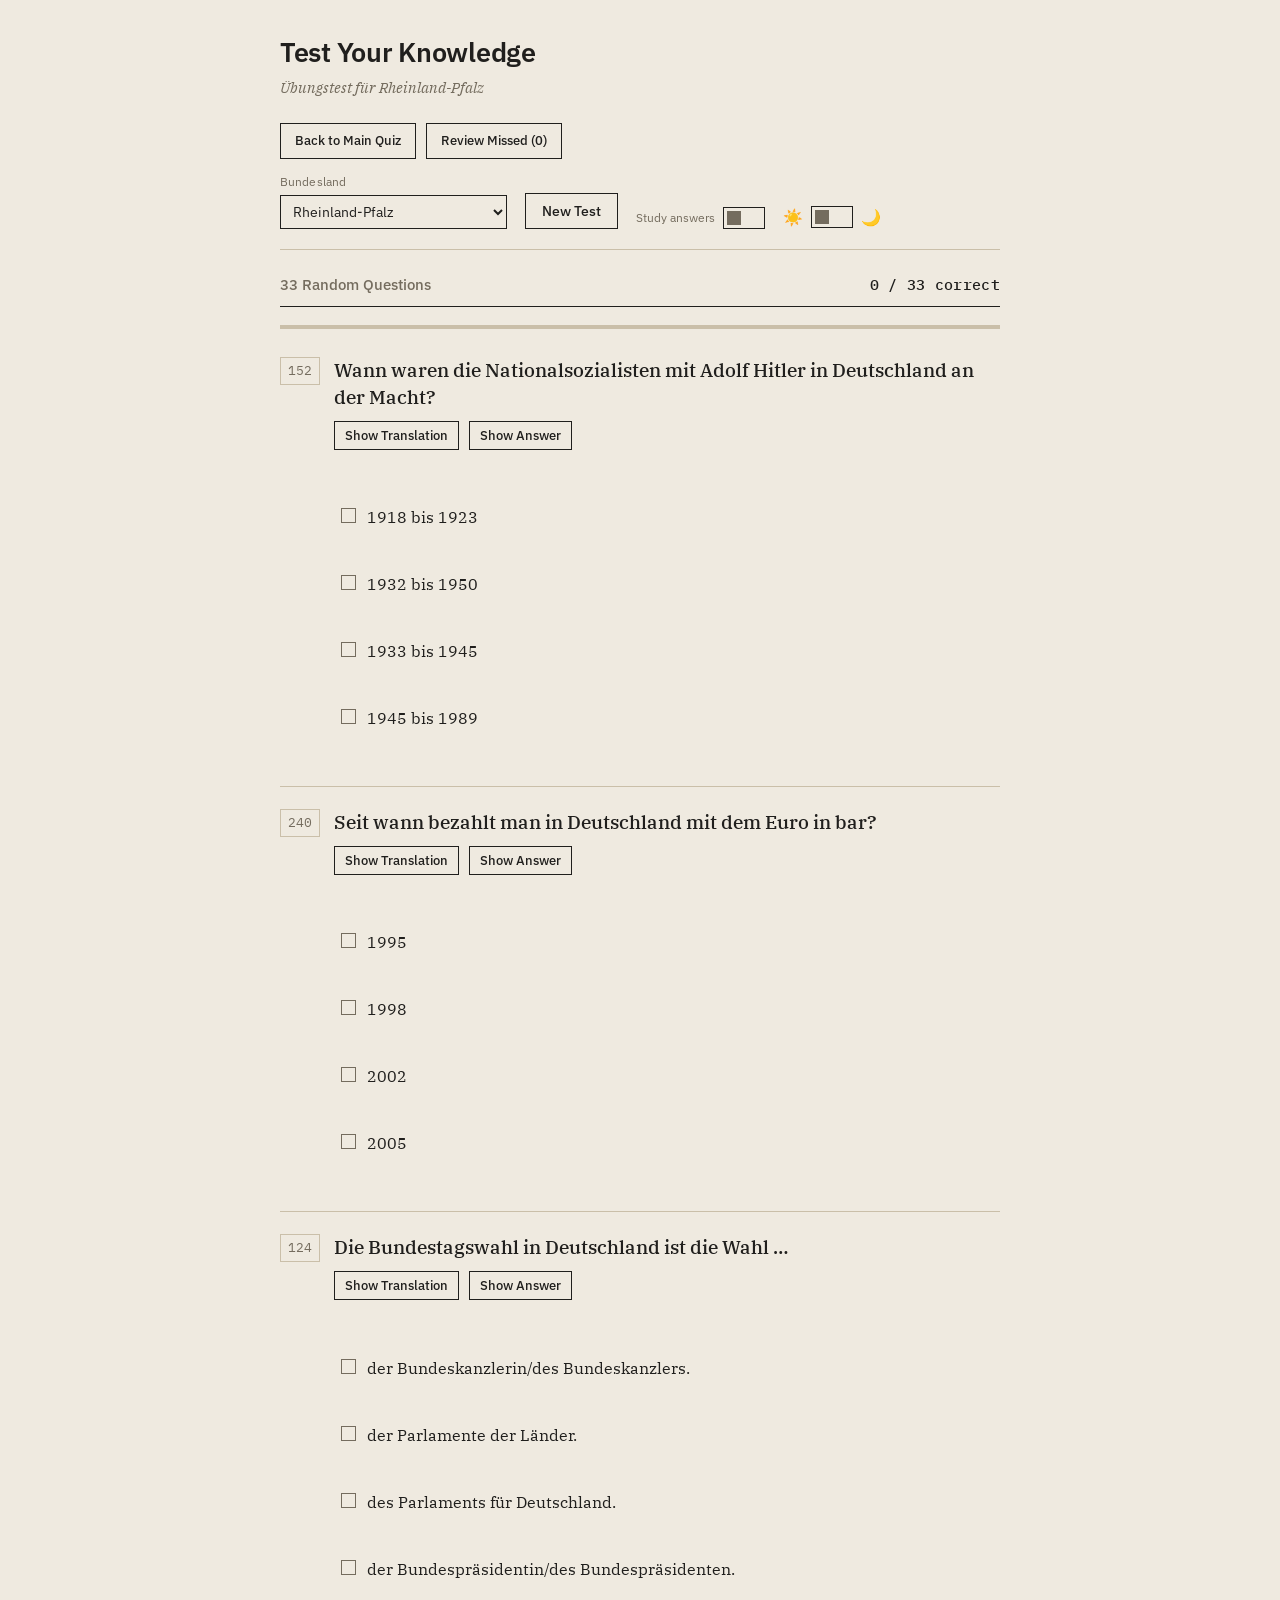
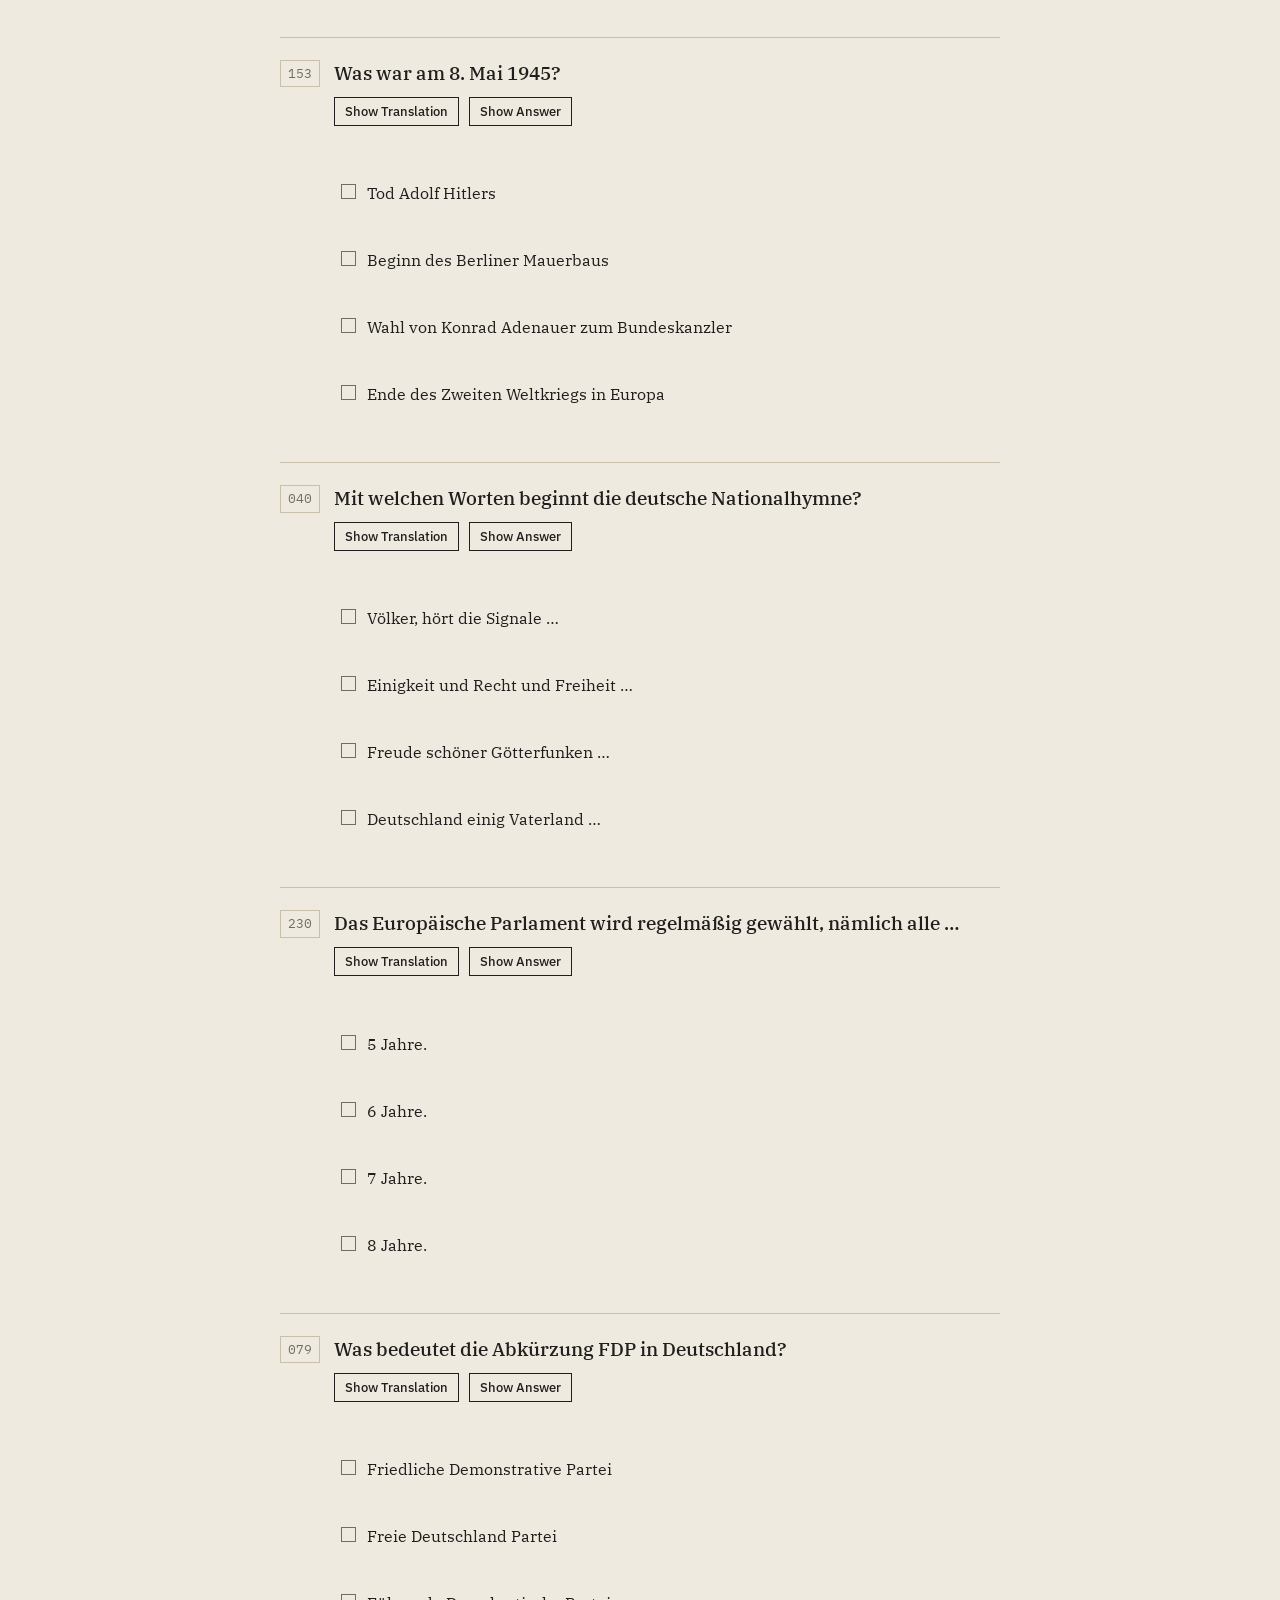
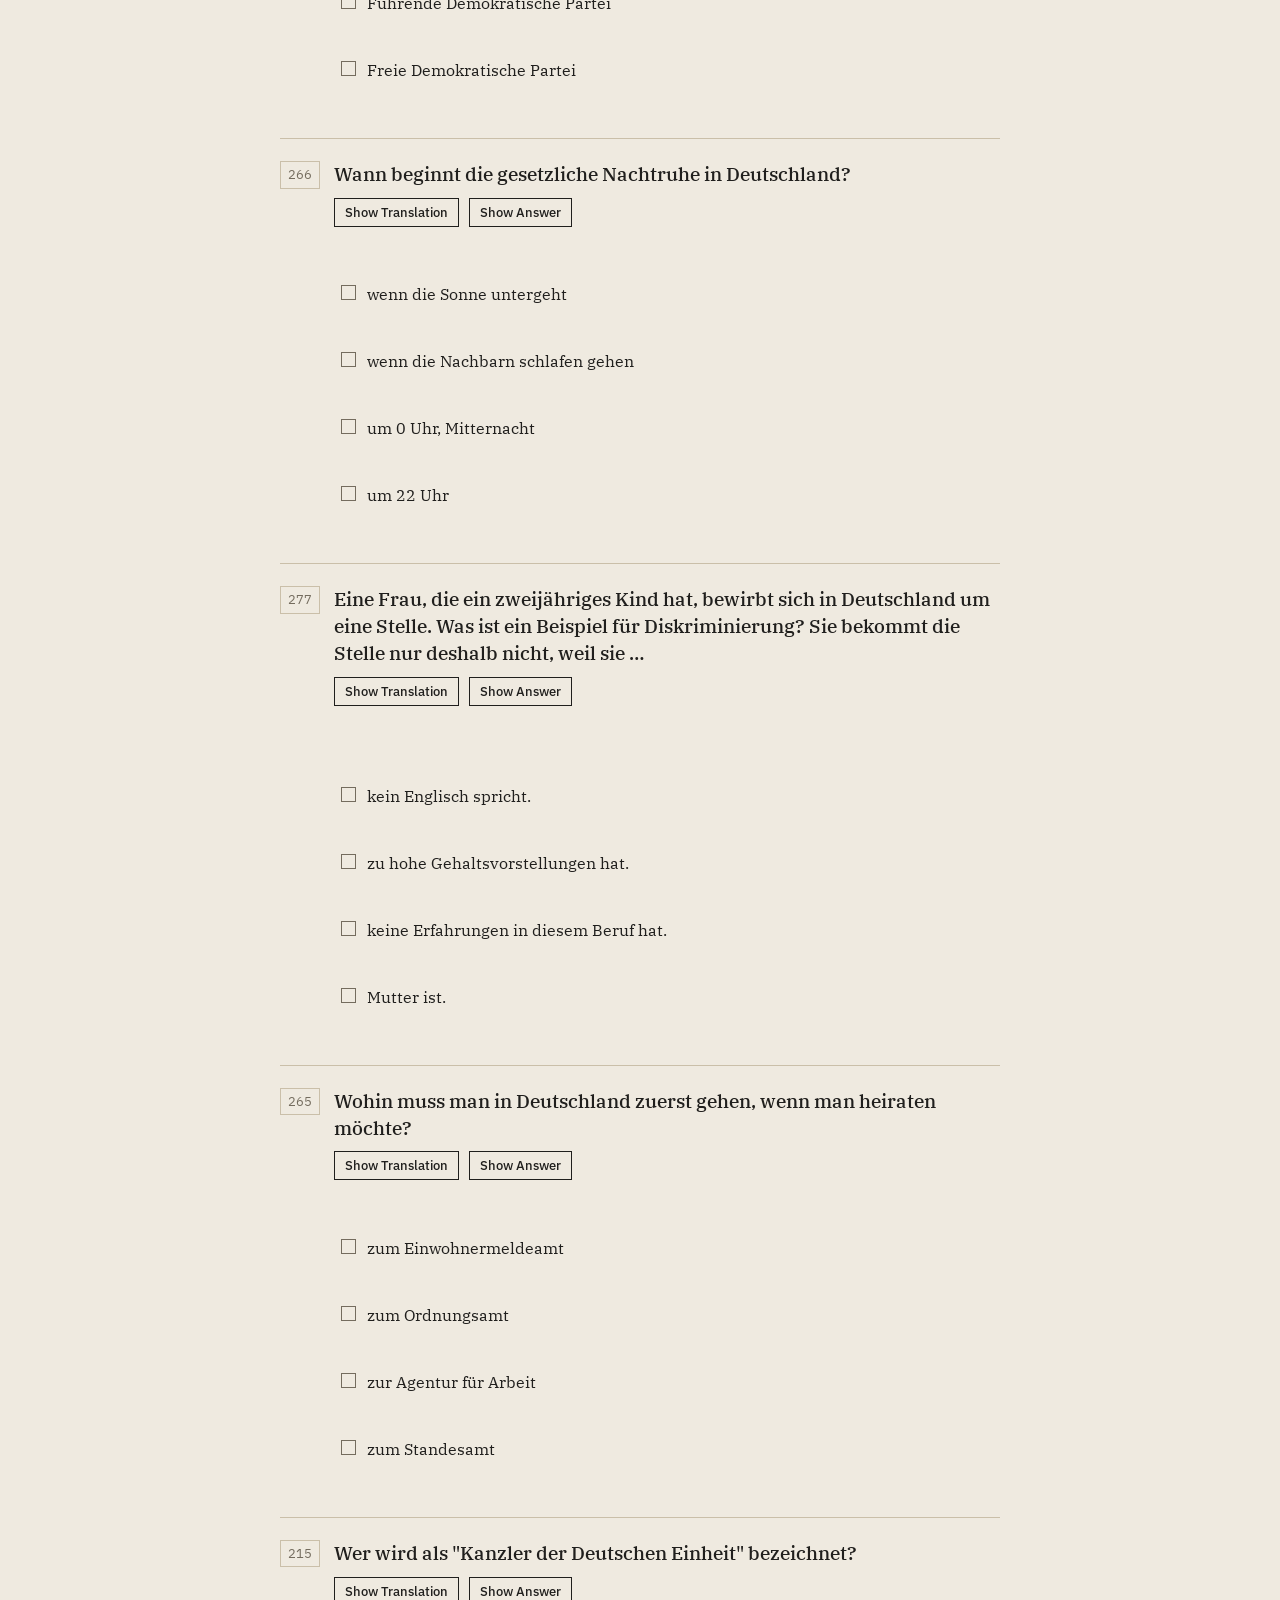
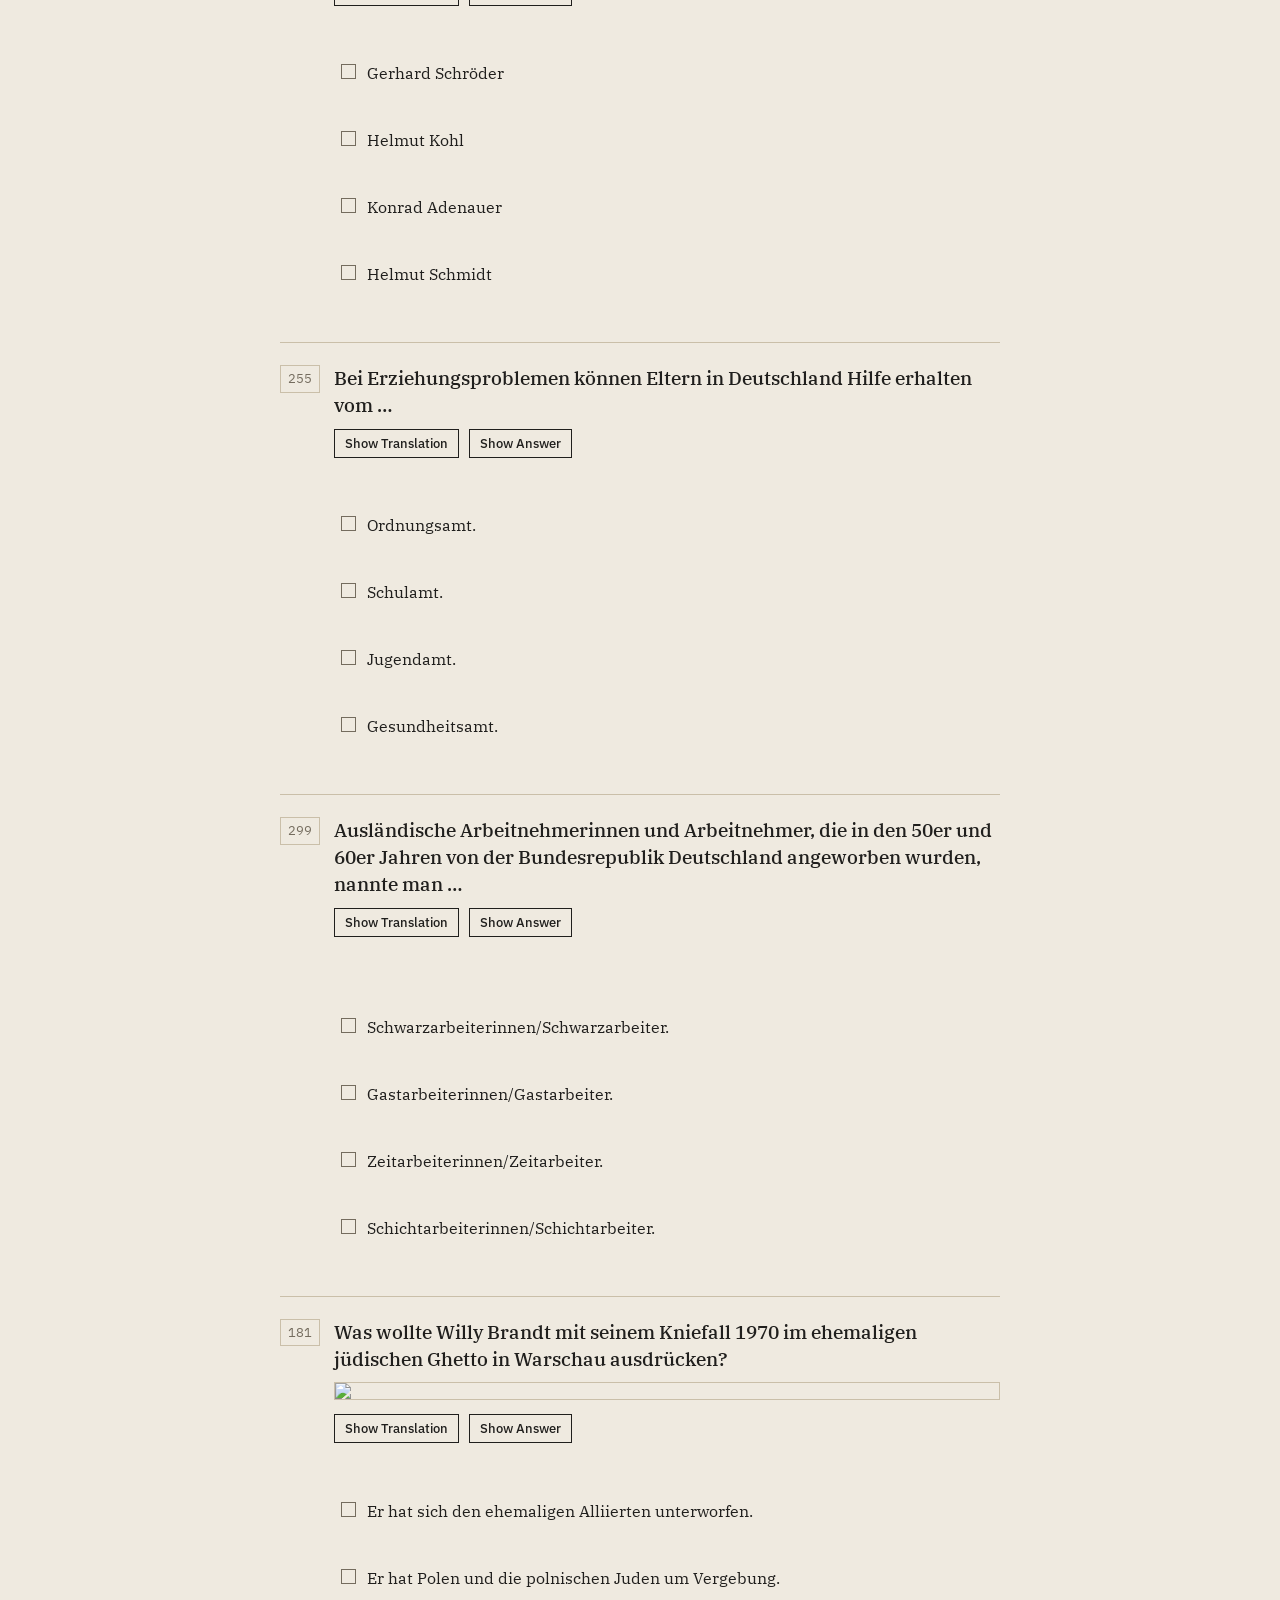
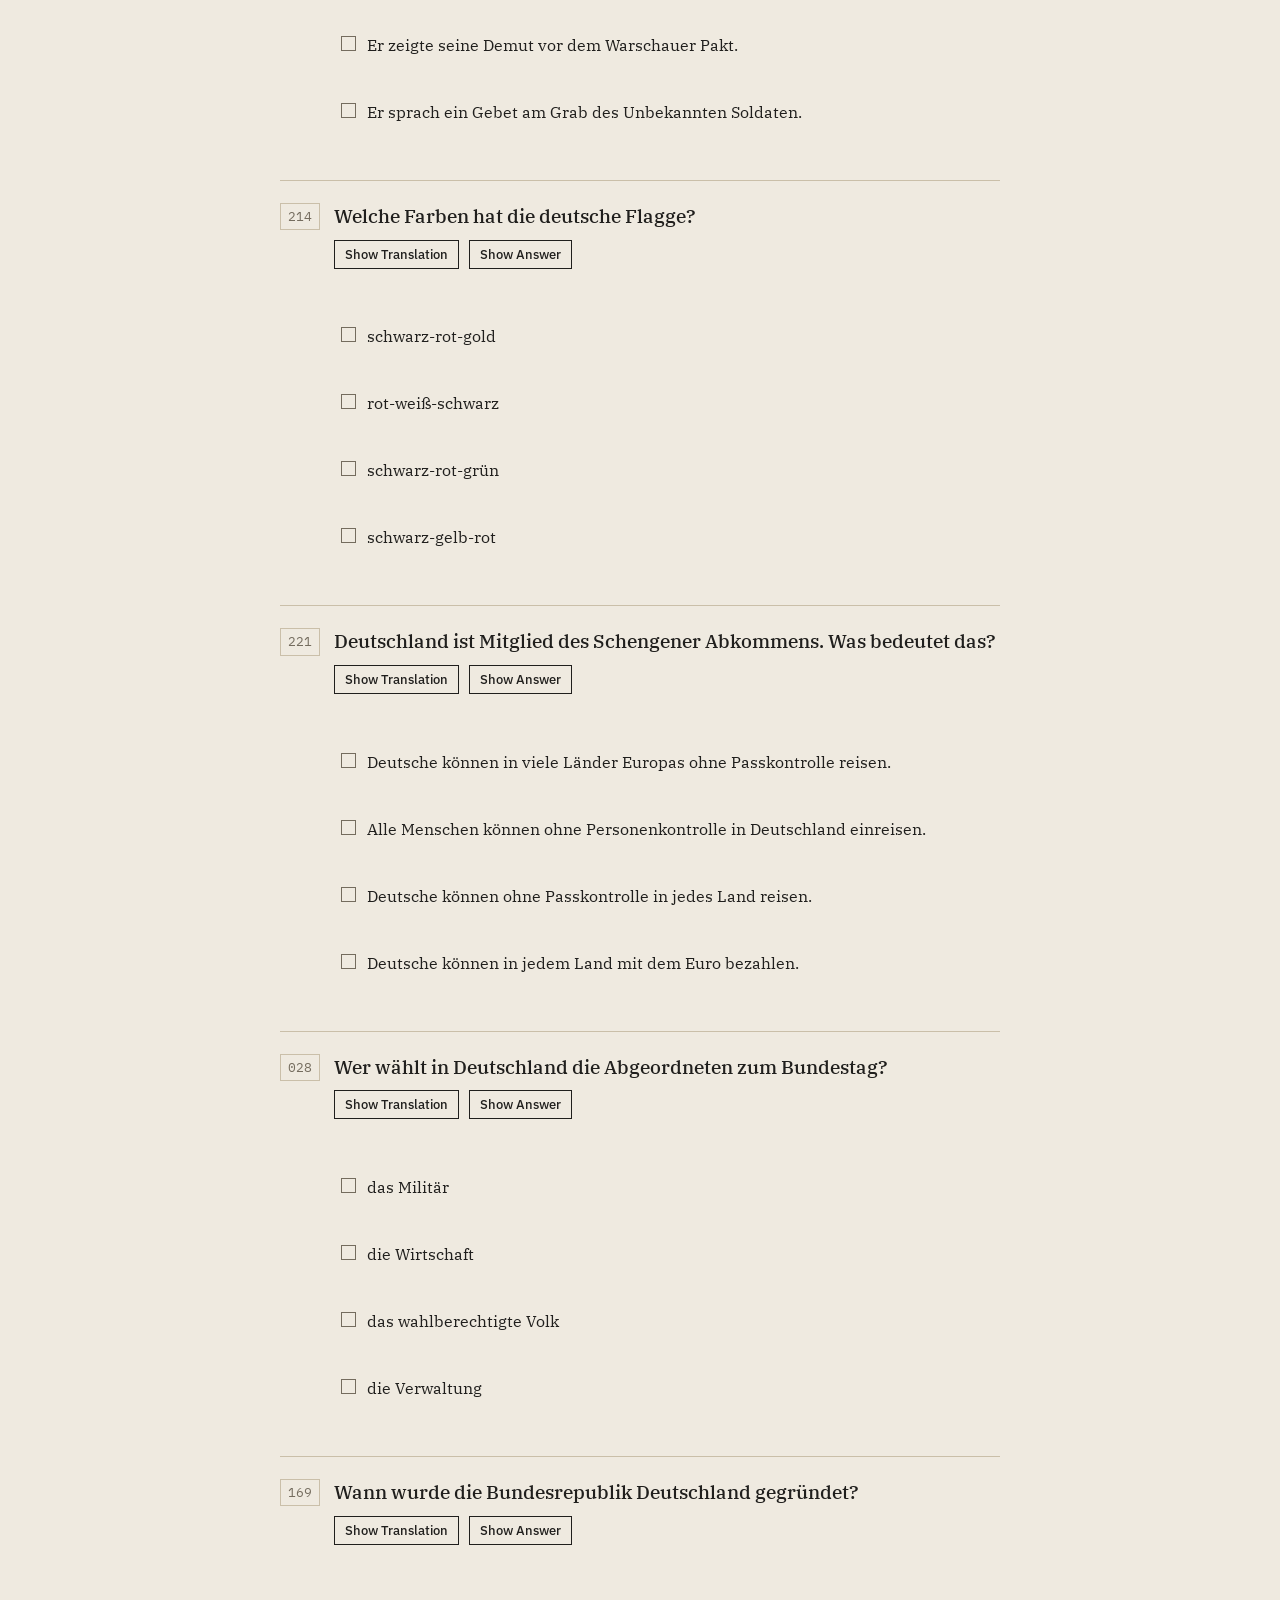
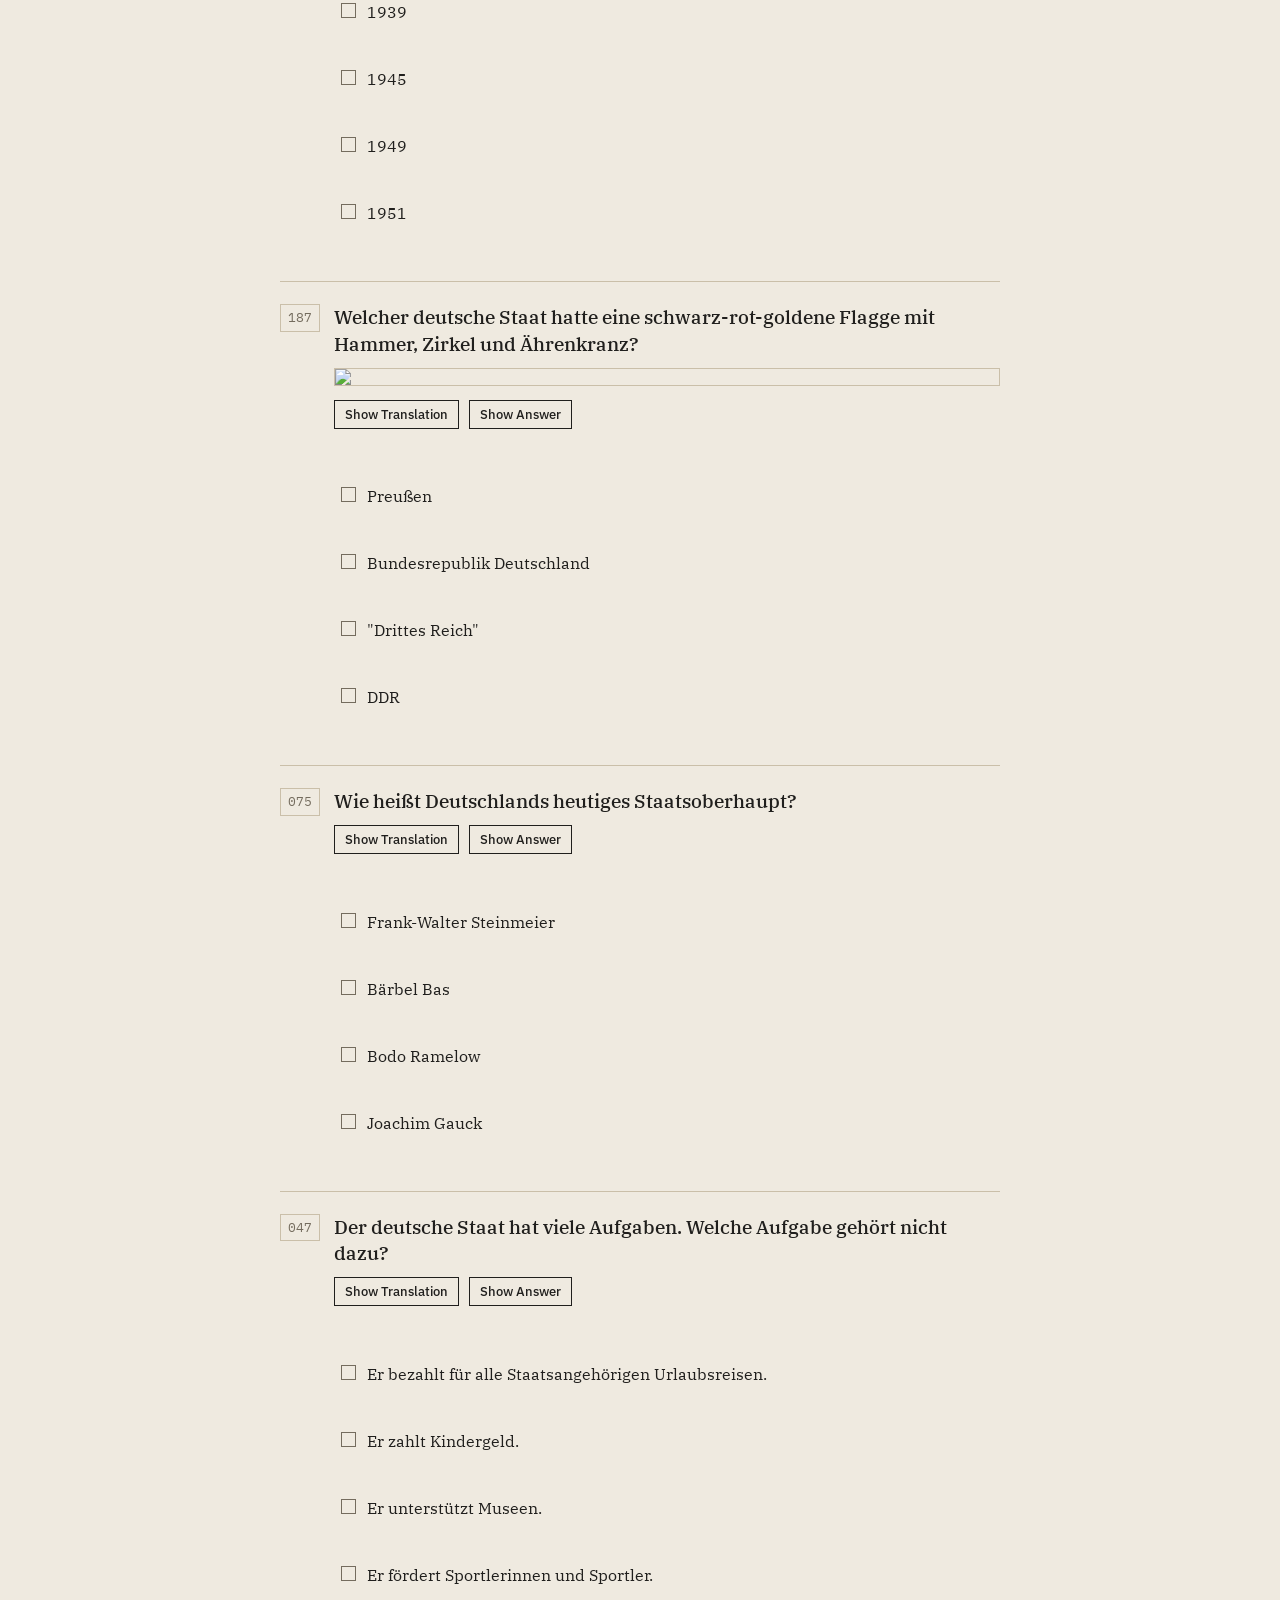
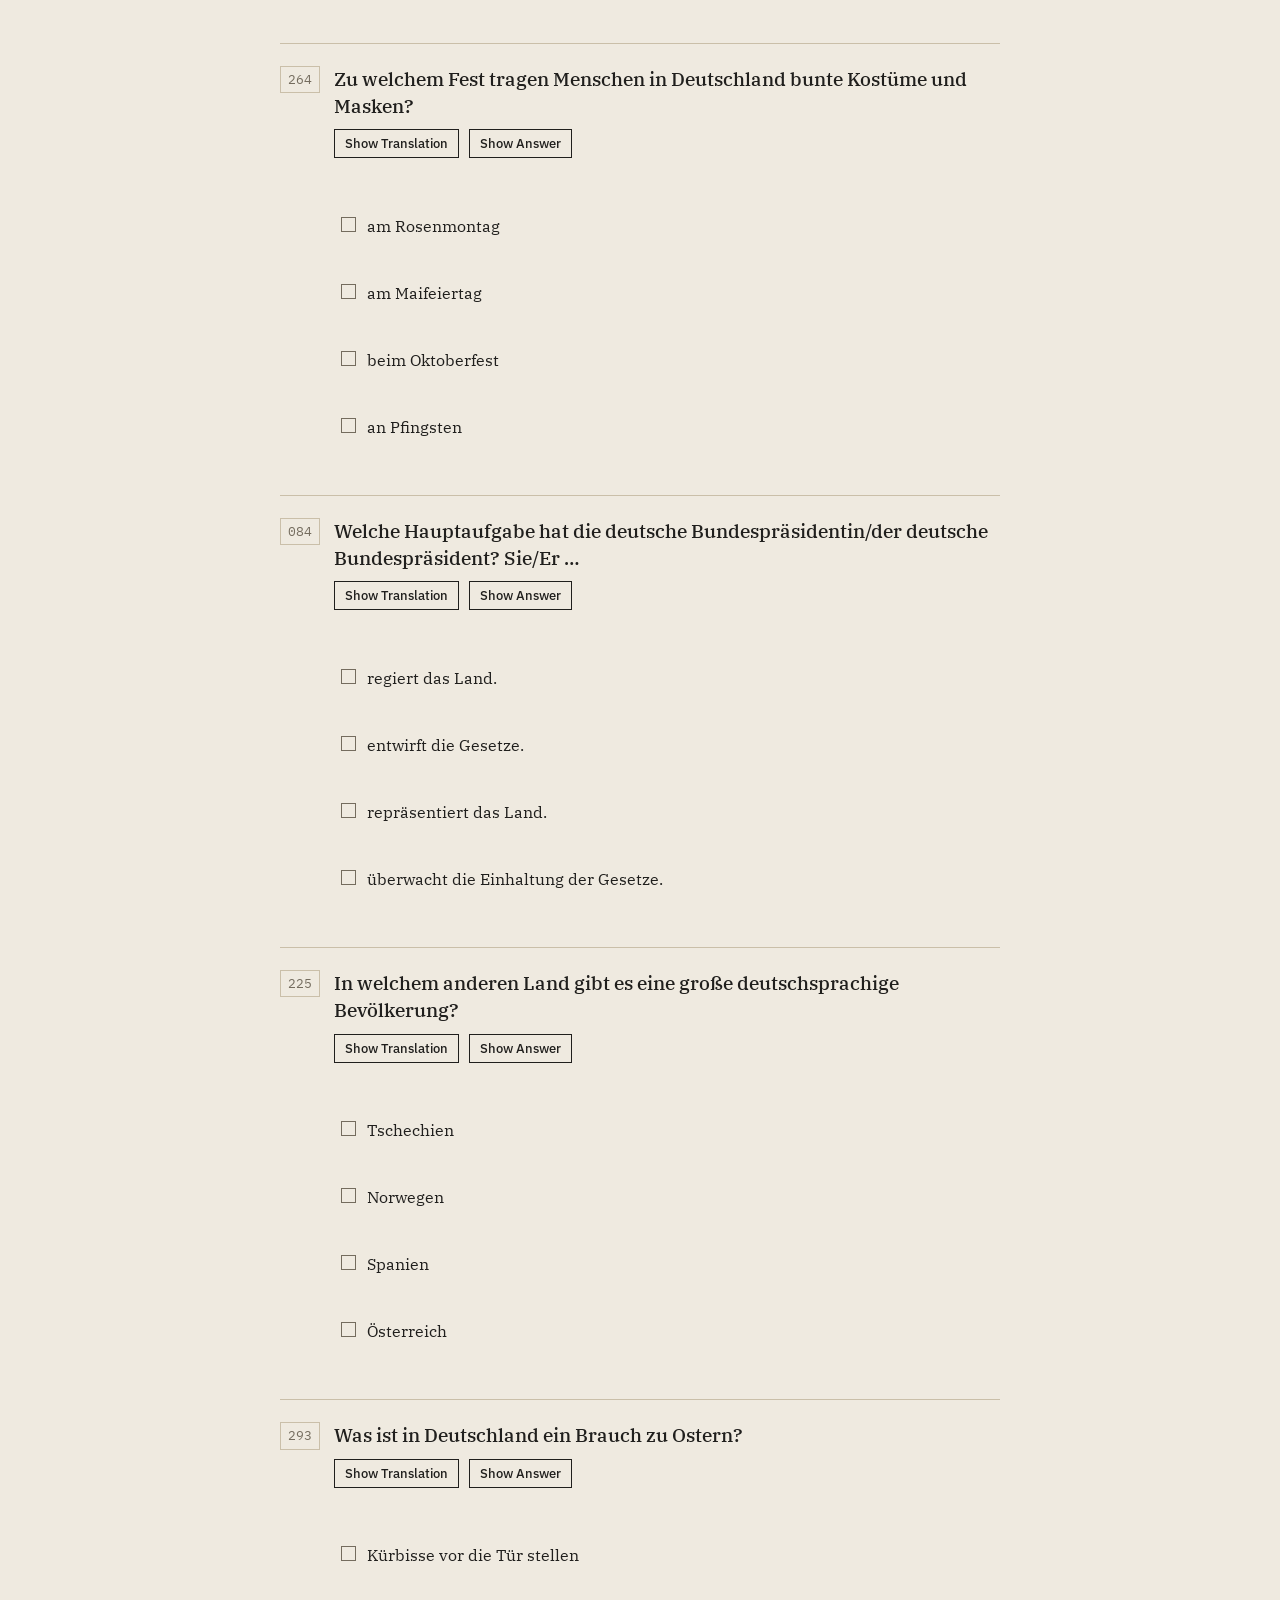
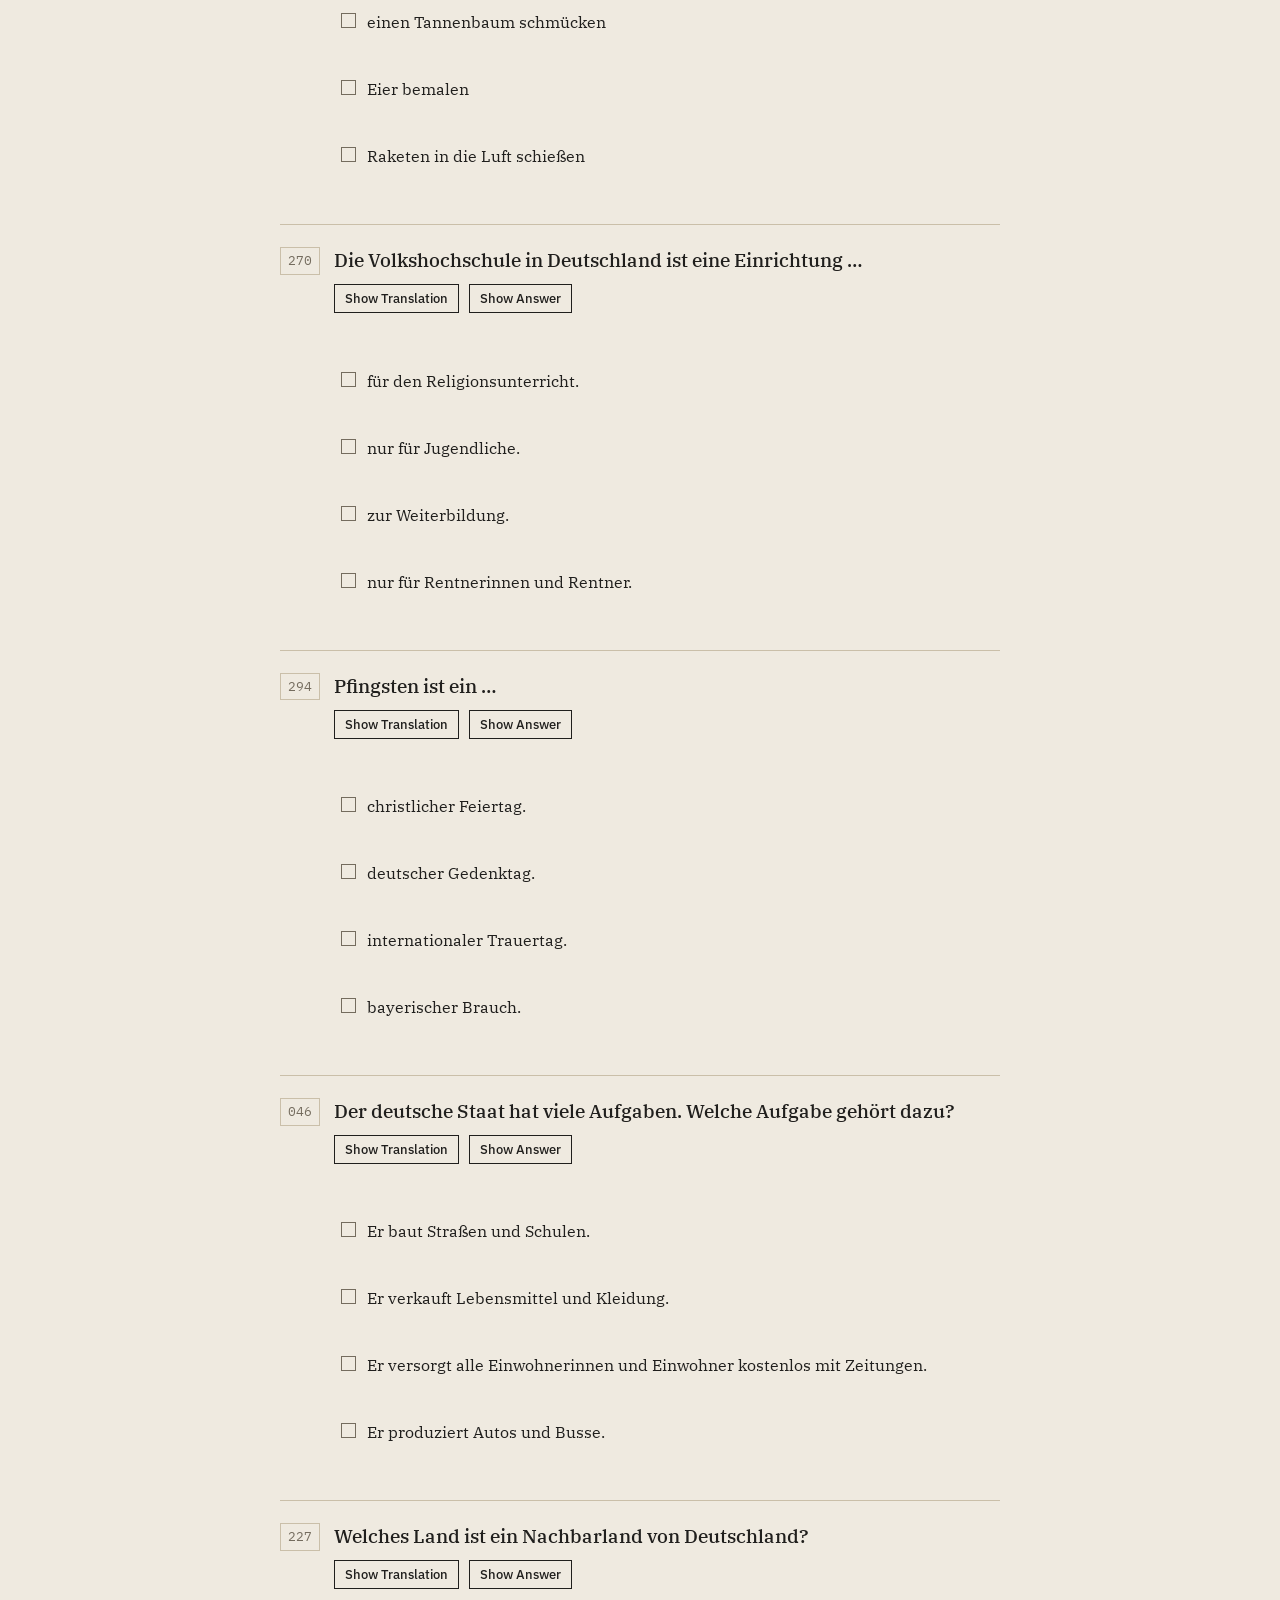
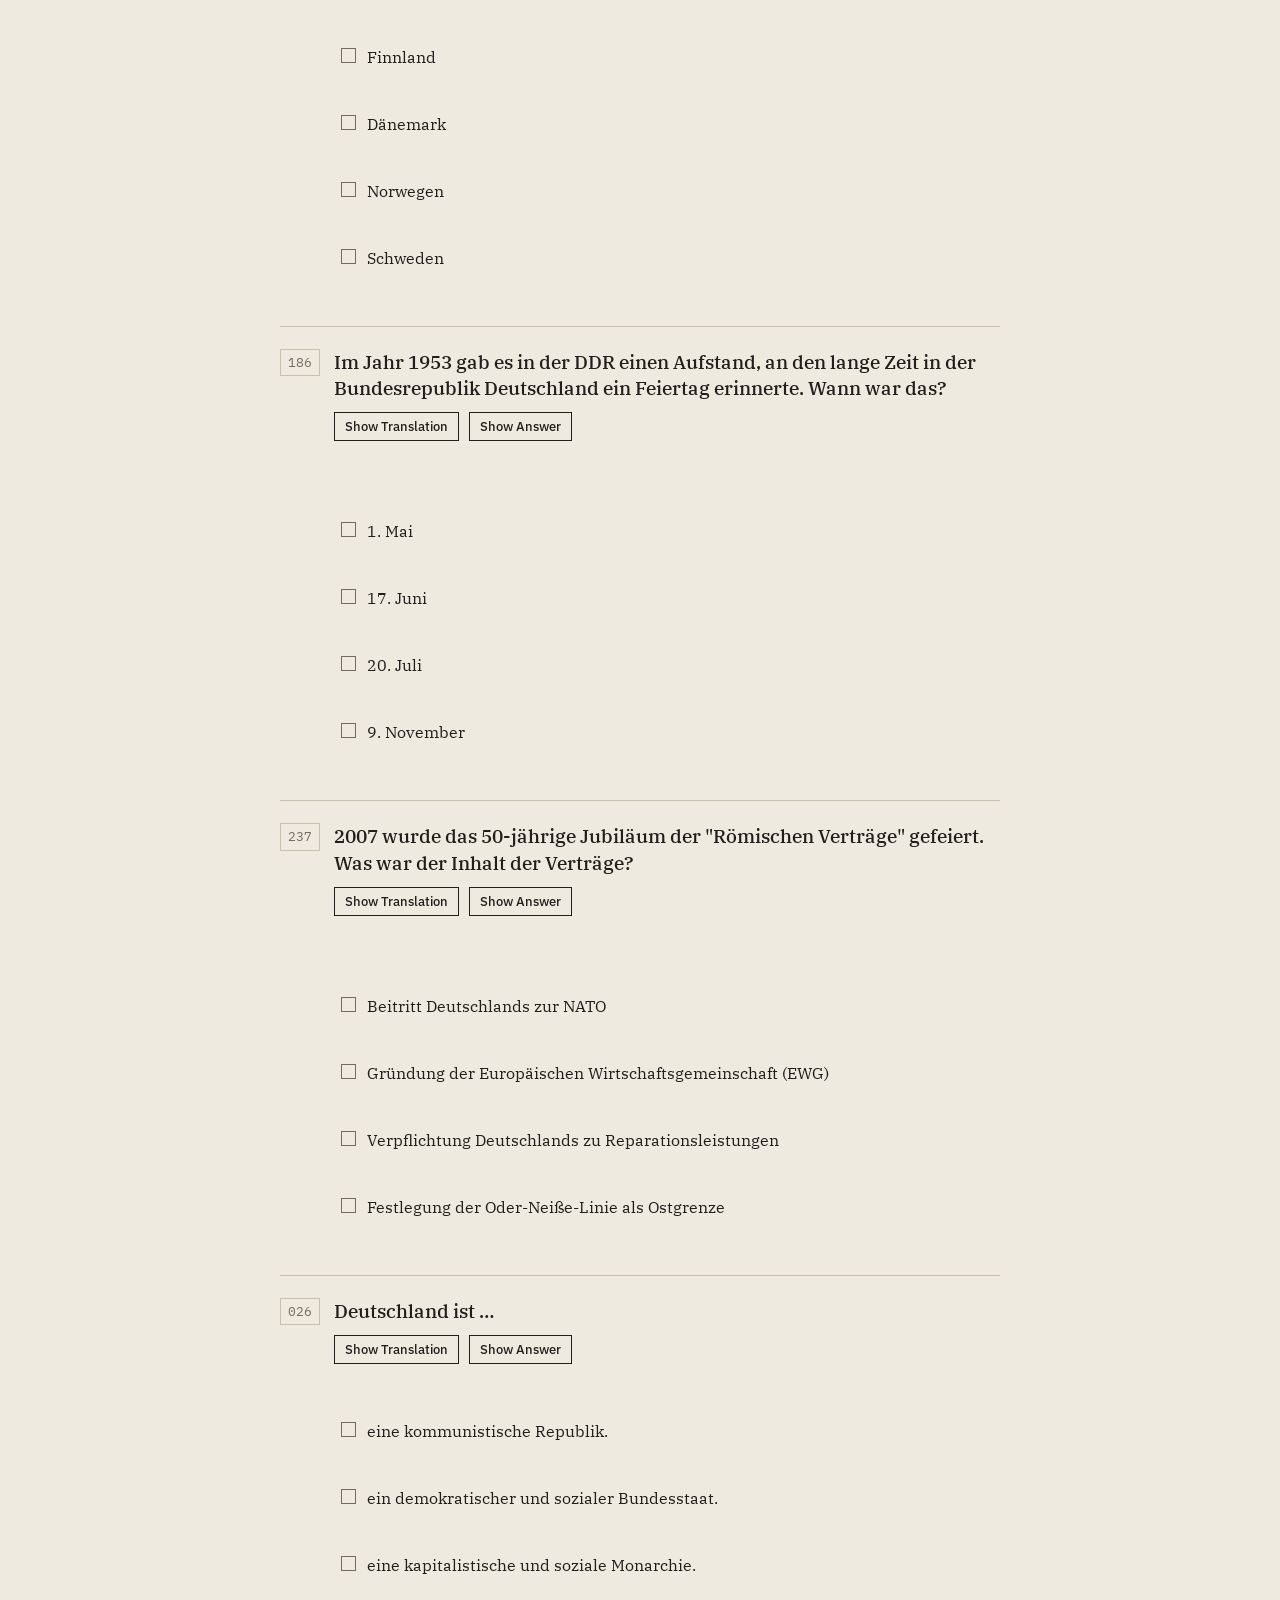
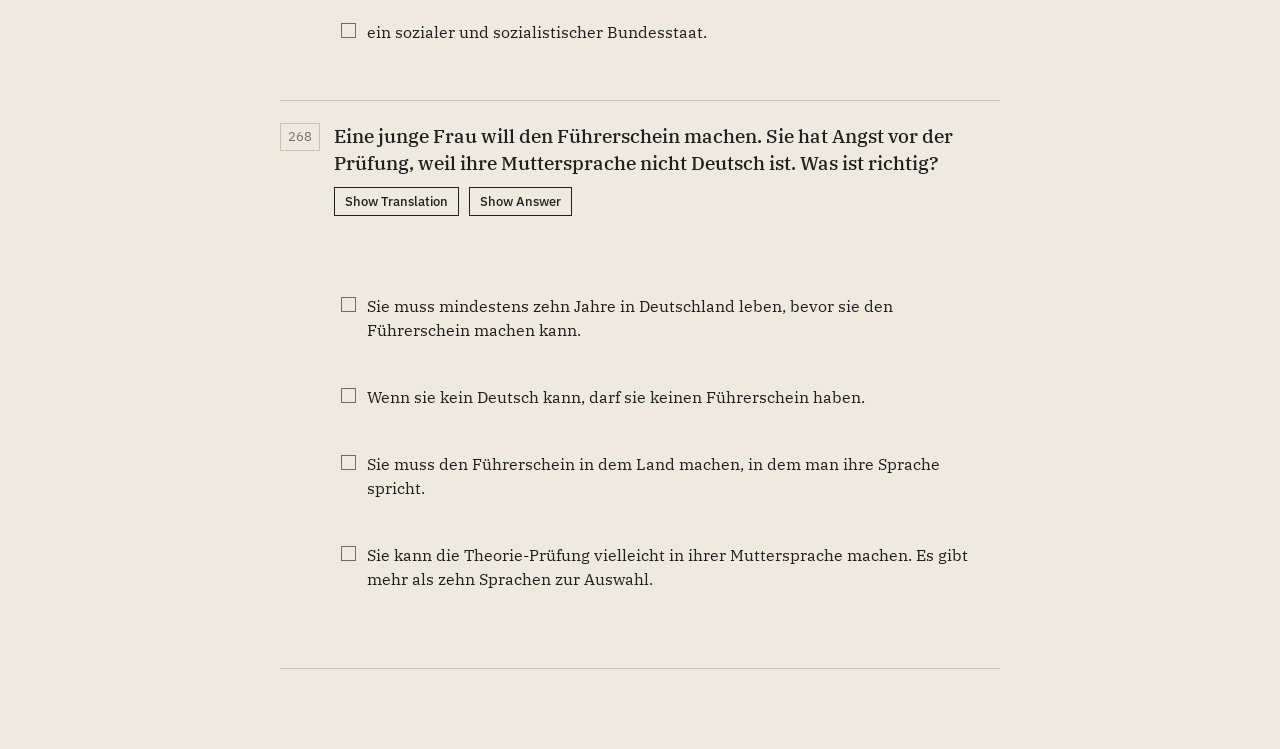
==== test-your-knowledge.html @ a88baaf0 "Add Rheinland-Pfalz state questions, redesign quiz UI, add layout controls - Tag existing Berlin sta" ====
<!DOCTYPE html>
<html lang="en" data-theme="light">
<head>
    <meta charset="UTF-8">
    <meta name="viewport" content="width=device-width, initial-scale=1.0">
    <title>Test Your Knowledge</title>
    <link rel="preconnect" href="https://fonts.googleapis.com">
    <link rel="preconnect" href="https://fonts.gstatic.com" crossorigin>
    <link href="https://fonts.googleapis.com/css2?family=IBM+Plex+Mono:wght@400;500&family=IBM+Plex+Sans:wght@400;500;600&family=IBM+Plex+Serif:ital,wght@0,400;0,500;1,400&display=swap" rel="stylesheet">
    <link rel="stylesheet" href="style.css">
</head>
<body>
    <div class="masthead">
        <h1>Test Your Knowledge</h1>
        <p class="subtitle" id="subtitleText">Übungstest für Rheinland-Pfalz</p>
    </div>

    <div class="controls-container">
        <div class="navigation-links">
            <a href="index.html" class="nav-link">Back to Main Quiz</a>
            <a href="test-your-knowledge.html?missed=1" id="reviewMissedLink" class="nav-link">Review Missed (<span id="missedCount">0</span>)</a>
        </div>
        <div class="right-controls">
            <div class="field-group">
                <span class="field-label">Bundesland</span>
                <select id="stateSelect">
                    <option value="">Kein Bundesland (alle Fragen)</option>
                    <option value="Rheinland-Pfalz">Rheinland-Pfalz</option>
                    <option value="Berlin">Berlin</option>
                </select>
            </div>

            <button id="restartBtn">New Test</button>

            <div class="theme-switch-wrapper">
                <span class="control-label">Study answers</span>
                <label class="theme-switch">
                    <input type="checkbox" id="studyModeToggle" aria-label="Show all answers">
                    <span class="slider"></span>
                </label>
            </div>

            <div class="theme-switch-wrapper">
                <span class="theme-icon">☀️</span>
                <label class="theme-switch">
                    <input type="checkbox" id="themeToggle">
                    <span class="slider"></span>
                </label>
                <span class="theme-icon">🌙</span>
            </div>
        </div>
    </div>

    <div id="quizContainer" class="quiz-container">
        <div class="quiz-header">
            <h2 id="quizTitle">33 Random Questions</h2>
            <div class="score-container">
                <span id="score">0</span> / <span id="totalQuestions">33</span> correct
            </div>
        </div>

        <div class="progress-bar-container">
            <div id="progressBar" class="progress-bar"></div>
        </div>
        
        <div id="questionsContainer"></div>
    </div>

    <div id="resultsSection" class="results-section">
        <h2>Test Results</h2>
        <div class="results-score">You scored: <span id="finalScore">0</span> / <span id="finalTotalQuestions">33</span></div>
        <div class="results-message" id="resultsMessage"></div>
        <button id="viewAnswersBtn">View Answers</button>
        <button id="takeNewTestBtn" class="restart-btn">Take New Test</button>
    </div>
    
    <script src="study-mode.js"></script>
    <script src="missed-questions.js"></script>
    <script>
        const QUIZ_SESSION_STORAGE_KEY = 'quizSession';

        let questions = [];
        let selectedQuestions = [];
        let score = 0;
        let answeredQuestions = 0;
        let quizAnswers = {};
        let isStudyModeEnabled = localStorage.getItem('studyMode') === 'enabled';
        let revealedAnswerIndices = new Set();
        let isMissedReviewMode = new URLSearchParams(window.location.search).get('missed') === '1';
        
        // DOM elements
        const quizContainer = document.getElementById('quizContainer');
        const questionsContainer = document.getElementById('questionsContainer');
        const scoreElement = document.getElementById('score');
        const progressBar = document.getElementById('progressBar');
        const resultsSection = document.getElementById('resultsSection');
        const finalScoreElement = document.getElementById('finalScore');
        const resultsMessageElement = document.getElementById('resultsMessage');
        const restartBtn = document.getElementById('restartBtn');
        const viewAnswersBtn = document.getElementById('viewAnswersBtn');
        const takeNewTestBtn = document.getElementById('takeNewTestBtn');
        const themeToggle = document.getElementById('themeToggle');
        const studyModeToggle = document.getElementById('studyModeToggle');
        const missedCountElement = document.getElementById('missedCount');
        const quizTitle = document.getElementById('quizTitle');
        const totalQuestionsElement = document.getElementById('totalQuestions');
        const finalTotalQuestionsElement = document.getElementById('finalTotalQuestions');
        const stateSelect = document.getElementById('stateSelect');
        const subtitleText = document.getElementById('subtitleText');

        let allQuestions = [];
        const storedState = localStorage.getItem('selectedState');
        let selectedState = storedState !== null ? storedState : 'Rheinland-Pfalz';

        function filterQuestionsByState(questionList, state) {
            if (!state) {
                return questionList;
            }
            return questionList.filter(question => !question.state || question.state === state);
        }

        function updateSubtitle() {
            subtitleText.textContent = selectedState
                ? `Übungstest für ${selectedState}`
                : 'Übungstest, alle Bundesländer';
        }

        // Event listeners
        restartBtn.addEventListener('click', startNewTest);
        takeNewTestBtn.addEventListener('click', startNewTest);
        viewAnswersBtn.addEventListener('click', scrollToTop);
        themeToggle.addEventListener('change', toggleTheme);
        studyModeToggle.addEventListener('change', toggleStudyMode);
        stateSelect.addEventListener('change', (event) => {
            selectedState = event.target.value;
            localStorage.setItem('selectedState', selectedState);
            questions = filterQuestionsByState(allQuestions, selectedState);
            updateSubtitle();
            startNewTest();
        });

        stateSelect.value = selectedState;
        updateSubtitle();

        // Check for saved theme preference
        if (localStorage.getItem('theme') === 'dark') {
            document.documentElement.setAttribute('data-theme', 'dark');
            themeToggle.checked = true;
        }

        studyModeToggle.checked = isStudyModeEnabled;
        
        // Toggle theme function
        function toggleTheme(e) {
            if (e.target.checked) {
                document.documentElement.setAttribute('data-theme', 'dark');
                localStorage.setItem('theme', 'dark');
            } else {
                document.documentElement.setAttribute('data-theme', 'light');
                localStorage.setItem('theme', 'light');
            }
        }

        function toggleStudyMode(event) {
            isStudyModeEnabled = event.target.checked;
            localStorage.setItem('studyMode', isStudyModeEnabled ? 'enabled' : 'disabled');
            updateStudyAnswerHighlights();
        }

        function updateStudyAnswerHighlights() {
            document.querySelectorAll('.options').forEach((optionsList) => {
                const firstOption = optionsList.querySelector('.option');
                if (!firstOption) {
                    return;
                }

                const questionIndex = Number(firstOption.dataset.questionIndex);
                StudyMode.applyStudyMode(
                    optionsList.querySelectorAll('.option'),
                    selectedQuestions[questionIndex].correctAnswer,
                    isAnswerVisible(questionIndex)
                );
            });

            document.querySelectorAll('.answer-toggle').forEach((button) => {
                button.disabled = isStudyModeEnabled;
            });
        }

        function isAnswerVisible(questionIndex) {
            return isStudyModeEnabled || revealedAnswerIndices.has(questionIndex);
        }

        function toggleAnswerReveal(event) {
            const button = event.currentTarget;
            const questionIndex = Number(button.dataset.questionIndex);

            if (revealedAnswerIndices.has(questionIndex)) {
                revealedAnswerIndices.delete(questionIndex);
                button.textContent = 'Show Answer';
            } else {
                revealedAnswerIndices.add(questionIndex);
                button.textContent = 'Hide Answer';
            }

            const options = document.querySelectorAll(`#question-${questionIndex} .option`);
            StudyMode.applyStudyMode(options, selectedQuestions[questionIndex].correctAnswer, isAnswerVisible(questionIndex));
        }

        function scrollToTop() {
            window.scrollTo({ top: 0, behavior: 'smooth' });
        }

        function updateMissedCount() {
            missedCountElement.textContent = MissedQuestions.getMissedQuestionCount();
        }

        function updateQuizTitle() {
            quizTitle.textContent = isMissedReviewMode
                ? `Missed Questions Review (${selectedQuestions.length})`
                : `${selectedQuestions.length} Random Questions`;
        }

        function saveQuizSession() {
            localStorage.setItem(QUIZ_SESSION_STORAGE_KEY, JSON.stringify({
                isMissedReviewMode,
                selectedQuestionIds: selectedQuestions.map(question => question.id),
                answers: quizAnswers,
                score,
                answeredCount: answeredQuestions
            }));
        }

        function loadQuizSession() {
            try {
                return JSON.parse(localStorage.getItem(QUIZ_SESSION_STORAGE_KEY));
            } catch (error) {
                return null;
            }
        }

        function clearQuizSession() {
            localStorage.removeItem(QUIZ_SESSION_STORAGE_KEY);
        }

        function startNewTest() {
            clearQuizSession();
            initializeQuiz();
        }

        // Initialize quiz
        function initializeQuiz() {
            // Reset quiz state
            score = 0;
            answeredQuestions = 0;
            selectedQuestions = [];
            quizAnswers = {};
            revealedAnswerIndices = new Set();

            // Hide results section and show quiz container
            resultsSection.style.display = 'none';
            quizContainer.style.display = 'block';

            // Update score display
            scoreElement.textContent = score;

            // Update progress bar
            updateProgressBar();

            // Select the questions for this test
            if (questions.length > 0) {
                selectRandomQuestions();
                updateQuizTitle();
                updateTotalQuestionsDisplay();

                if (selectedQuestions.length === 0) {
                    questionsContainer.innerHTML = '<p>No missed questions yet — nice work!</p>';
                    return;
                }

                displayQuestions();
                saveQuizSession();
            }
        }

        // Restore a previously saved, in-progress test
        function restoreQuizSession(session) {
            isMissedReviewMode = session.isMissedReviewMode;
            score = session.score;
            answeredQuestions = session.answeredCount;
            quizAnswers = session.answers || {};
            selectedQuestions = session.selectedQuestionIds
                .map(id => questions.find(question => question.id === id))
                .filter(Boolean);
            revealedAnswerIndices = new Set();

            resultsSection.style.display = 'none';
            quizContainer.style.display = 'block';

            scoreElement.textContent = score;
            finalScoreElement.textContent = score;
            updateQuizTitle();
            updateTotalQuestionsDisplay();
            updateProgressBar();
            displayQuestions();

            Object.entries(quizAnswers).forEach(([questionIndex, optionIndex]) => {
                applyAnsweredState(Number(questionIndex), optionIndex);
            });

            if (selectedQuestions.length > 0 && answeredQuestions === selectedQuestions.length) {
                showResults();
            }
        }

        function updateTotalQuestionsDisplay() {
            totalQuestionsElement.textContent = selectedQuestions.length;
            finalTotalQuestionsElement.textContent = selectedQuestions.length;
        }

        // Select questions for this test: a random 33 normally,
        // or every currently-missed question in review mode
        function selectRandomQuestions() {
            if (isMissedReviewMode) {
                const missedQuestionIds = new Set(MissedQuestions.getMissedQuestionIds());
                selectedQuestions = questions.filter(question => missedQuestionIds.has(question.id));
                return;
            }

            // Create a copy of all questions
            const allQuestions = [...questions];

            // Shuffle the array
            for (let i = allQuestions.length - 1; i > 0; i--) {
                const j = Math.floor(Math.random() * (i + 1));
                [allQuestions[i], allQuestions[j]] = [allQuestions[j], allQuestions[i]];
            }

            // Take the first 33 or all if less than 33
            selectedQuestions = allQuestions.slice(0, Math.min(33, allQuestions.length));
        }
        
        // Display all selected questions
        function displayQuestions() {
            questionsContainer.innerHTML = '';
            
            selectedQuestions.forEach((question, index) => {
                // Create question container
                const questionContainer = document.createElement('div');
                questionContainer.classList.add('question-container');
                questionContainer.id = `question-${index}`;

                // Reference-number badge, like a field number on an official form
                const questionIdBadge = document.createElement('div');
                questionIdBadge.classList.add('question-id');
                questionIdBadge.textContent = String(question.id).padStart(3, '0');
                questionContainer.appendChild(questionIdBadge);

                const questionBody = document.createElement('div');
                questionBody.classList.add('question-body');

                // Create question text
                const questionElement = document.createElement('div');
                questionElement.classList.add('question');
                questionElement.textContent = question.question;

                questionBody.appendChild(questionElement);

                if (question.img) {
                    // Create question image
                    const questionImage = document.createElement('img');
                    questionImage.src = "imgs/" + question.img;
                    questionBody.appendChild(questionImage);
                }

                // Create translation toggle
                const translationToggle = document.createElement('button');
                translationToggle.classList.add('translation-toggle');
                translationToggle.textContent = 'Show Translation';
                translationToggle.dataset.questionId = index;
                translationToggle.addEventListener('click', toggleTranslation);
                questionBody.appendChild(translationToggle);

                // Create answer toggle
                const answerToggle = document.createElement('button');
                answerToggle.classList.add('answer-toggle');
                answerToggle.textContent = revealedAnswerIndices.has(index) ? 'Hide Answer' : 'Show Answer';
                answerToggle.dataset.questionIndex = index;
                answerToggle.disabled = isStudyModeEnabled;
                answerToggle.addEventListener('click', toggleAnswerReveal);
                questionBody.appendChild(answerToggle);

                // Create question translation
                const translationElement = document.createElement('div');
                translationElement.classList.add('translation');
                translationElement.id = `translation-${index}`;
                translationElement.textContent = question.question_trans;
                questionBody.appendChild(translationElement);

                // Create options
                const optionsList = document.createElement('ul');
                optionsList.classList.add('options');

                question.options.forEach((option, optionIndex) => {
                    const optionItem = document.createElement('li');
                    optionItem.classList.add('option');
                    optionItem.dataset.questionIndex = index;
                    optionItem.dataset.optionIndex = optionIndex;

                    // Ballot-style marker, filled in when this option is chosen
                    const optionMarker = document.createElement('span');
                    optionMarker.classList.add('option-marker');
                    optionItem.appendChild(optionMarker);

                    const optionMark = document.createElement('span');
                    optionMark.classList.add('option-mark');

                    // Create option text container
                    const optionText = document.createElement('span');
                    optionText.textContent = option;
                    optionMark.appendChild(optionText);

                    // Create option translation container
                    const optionTranslation = document.createElement('span');
                    optionTranslation.classList.add('option-translation');
                    optionTranslation.textContent = question.options_trans[optionIndex];
                    optionMark.appendChild(optionTranslation);

                    optionItem.appendChild(optionMark);

                    optionItem.addEventListener('click', selectOption);

                    optionsList.appendChild(optionItem);
                });

                questionBody.appendChild(optionsList);
                questionContainer.appendChild(questionBody);
                StudyMode.applyStudyMode(optionsList.querySelectorAll('.option'), question.correctAnswer, isAnswerVisible(index));
                questionsContainer.appendChild(questionContainer);
            });
        }
        
        // Apply the visual state for a question that has already been answered
        function applyAnsweredState(questionIndex, optionIndex) {
            const question = selectedQuestions[questionIndex];
            const optionsList = document.querySelector(`#question-${questionIndex} .options`);
            if (!question || !optionsList) {
                return;
            }

            const optionItem = optionsList.querySelector(`[data-option-index="${optionIndex}"]`);
            if (optionItem) {
                optionItem.classList.add('selected');
                optionItem.classList.add(optionIndex === question.correctAnswer - 1 ? 'correct' : 'incorrect');
            }

            const correctOption = optionsList.querySelector(`[data-option-index="${question.correctAnswer - 1}"]`);
            if (correctOption) {
                correctOption.classList.add('correct');
            }

            optionsList.querySelectorAll('.option').forEach(option => {
                option.removeEventListener('click', selectOption);
            });
        }

        // Select an option
        function selectOption(event) {
            const optionItem = event.currentTarget;
            const questionIndex = parseInt(optionItem.dataset.questionIndex);
            const optionIndex = parseInt(optionItem.dataset.optionIndex);
            const question = selectedQuestions[questionIndex];
            const isCorrect = optionIndex === question.correctAnswer - 1;

            applyAnsweredState(questionIndex, optionIndex);

            if (isCorrect) {
                score++;
                scoreElement.textContent = score;
                finalScoreElement.textContent = score;
            }

            MissedQuestions.recordAnswer(question.id, isCorrect);
            updateMissedCount();

            // Increment answered questions count
            answeredQuestions++;
            quizAnswers[questionIndex] = optionIndex;
            saveQuizSession();

            // Update progress bar
            updateProgressBar();

            // Check if all questions have been answered
            if (answeredQuestions === selectedQuestions.length) {
                showResults();
            }
        }
        
        // Toggle translation
        function toggleTranslation(event) {
            const button = event.currentTarget;
            const questionId = button.dataset.questionId;
            const translationElement = document.getElementById(`translation-${questionId}`);
            const optionTranslations = document.querySelectorAll(`.option[data-question-index="${questionId}"] .option-translation`);
            
            if (translationElement.classList.contains('visible')) {
                translationElement.classList.remove('visible');
                optionTranslations.forEach(trans => trans.classList.remove('visible'));
                button.textContent = 'Show Translation';
            } else {
                translationElement.classList.add('visible');
                optionTranslations.forEach(trans => trans.classList.add('visible'));
                button.textContent = 'Hide Translation';
            }
        }
        
        // Update progress bar
        function updateProgressBar() {
            const progressPercentage = (answeredQuestions / selectedQuestions.length) * 100;
            progressBar.style.width = `${progressPercentage}%`;
        }
        
        // Show results section
        function showResults() {
            const passPercentage = (score / selectedQuestions.length) * 100;
            let message = '';
            
            if (passPercentage >= 80) {
                message = 'Excellent! You have a great understanding of the subject.';
            } else if (passPercentage >= 60) {
                message = 'Good job! You have a solid understanding, but there\'s room for improvement.';
            } else {
                message = 'Keep practicing! You might need to review the material again.';
            }
            
            resultsMessageElement.textContent = message;
            resultsSection.style.display = 'block';
        }
        
        // Quiz class to handle loading questions from JSON file
        class Quiz {
            constructor(data) {
                this.questions = data.questions || [];
            }
            
            static async loadQuestions() {
                try {
                    const response = await fetch('dataset.json');
                    if (!response.ok) {
                        throw new Error(`HTTP error! status: ${response.status}`);
                    }
                    const data = await response.json();
                    return data;
                } catch (error) {
                    console.error('Error loading questions:', error);
                    quizContainer.innerHTML = `
                        <div class="error">
                            <h2>Error loading questions</h2>
                            <p>Please make sure dataset.json is in the same directory as this HTML file.</p>
                            <p>Error details: ${error.message}</p>
                        </div>
                    `;
                    return { questions: [] };
                }
            }
        }
        
        // Load the quiz data on page load
        document.addEventListener('DOMContentLoaded', async function() {
            const data = await Quiz.loadQuestions();
            allQuestions = data.questions || [];
            questions = filterQuestionsByState(allQuestions, selectedState);
            updateMissedCount();

            if (questions.length > 0) {
                const savedSession = loadQuizSession();
                const canResumeSavedSession = savedSession
                    && savedSession.isMissedReviewMode === isMissedReviewMode
                    && savedSession.selectedQuestionIds.length > 0;

                if (canResumeSavedSession) {
                    restoreQuizSession(savedSession);
                } else {
                    initializeQuiz();
                }
            } else if (questions.length === 0 && !document.querySelector('.error')) {
                quizContainer.innerHTML = `
                    <div class="error">
                        <h2>No questions found</h2>
                        <p>The JSON file was loaded but no questions were found.</p>
                    </div>
                `;
            }
        });
    </script>
</body>
</html>
---- style.css ----
/*
  Visual language: a printed civic exam booklet / ballot paper, not a SaaS card kit.
  Square corners, hairline rules, a stamped reference number for each question,
  and options laid out as ballot lines with a fillable square marker.
*/

:root {
    --paper: #efeae0;
    --paper-raised: #f7f4ec;
    --ink: #201f1d;
    --muted: #746c5e;
    --line: #cabfa9;
    --line-strong: #201f1d;
    --gold: #8a6a24;
    --gold-ink: #f7f4ec;
    --red: #973526;
    --red-ink: #f7f4ec;
    --focus-ring: #2b6cb0;
}

[data-theme="dark"] {
    --paper: #1b1a17;
    --paper-raised: #232019;
    --ink: #ece7da;
    --muted: #9c9481;
    --line: #45402f;
    --line-strong: #ece7da;
    --gold: #d1ab3e;
    --gold-ink: #201f1d;
    --red: #d97a68;
    --red-ink: #201f1d;
    --focus-ring: #5b9bd9;
}

* {
    box-sizing: border-box;
}

body {
    font-family: "IBM Plex Sans", "Segoe UI", Tahoma, Geneva, Verdana, sans-serif;
    line-height: 1.5;
    color: var(--ink);
    max-width: 760px;
    margin: 0 auto;
    padding: 32px 20px 60px;
    background-color: var(--paper);
    transition: background-color 0.2s, color 0.2s, max-width 0.2s;
    overflow-x: hidden;
}

/* Two-column mode widens the page: each column keeps its own comfortable
   reading measure instead of the single-column page just getting cramped. */
body.wide {
    max-width: 1180px;
}

a {
    color: inherit;
}

.masthead {
    margin-bottom: 24px;
}

.masthead h1 {
    font-size: 27px;
    font-weight: 600;
    letter-spacing: -0.01em;
    margin: 0 0 4px;
}

.masthead .subtitle {
    font-family: "IBM Plex Serif", Georgia, serif;
    font-style: italic;
    font-size: 15px;
    color: var(--muted);
    margin: 0;
}

.error {
    background-color: transparent;
    border: 1px solid var(--red);
    border-radius: 0;
    padding: 16px 18px;
    margin: 20px 0;
    color: var(--red);
}

.quiz-container {
    background-color: transparent;
    border-radius: 0;
    box-shadow: none;
    padding: 0;
    margin-bottom: 20px;
}

.quiz-header {
    display: flex;
    flex-wrap: wrap;
    justify-content: space-between;
    align-items: baseline;
    gap: 6px 16px;
    margin: 0 0 18px;
    padding-bottom: 10px;
    border-bottom: 1px solid var(--line-strong);
}

.quiz-header h2 {
    font-size: 15px;
    font-weight: 500;
    color: var(--muted);
    margin: 0;
    text-transform: none;
}

.score-container {
    font-family: "IBM Plex Mono", monospace;
    font-size: 15px;
    font-weight: 500;
    letter-spacing: 0.02em;
}

.question-container {
    margin: 0;
    padding: 22px 0;
    border-bottom: 1px solid var(--line);
    display: flex;
    gap: 14px;
}

.question-container:first-child {
    padding-top: 4px;
}

/* Two-column mode: a booklet page split down the middle, like a two-column
   ballot sheet, rather than a denser version of the single-column list. */
#questionsContainer.columns-2 {
    display: grid;
    grid-template-columns: 1fr 1fr;
    column-gap: 48px;
    position: relative;
}

#questionsContainer.columns-2::before {
    content: "";
    position: absolute;
    top: 0;
    bottom: 0;
    left: 50%;
    width: 1px;
    background: var(--line);
}

#questionsContainer.columns-2 .question-container {
    padding: 22px 0;
}

#questionsContainer.columns-2 .question-container:nth-child(-n+2) {
    padding-top: 4px;
}

@media (max-width: 760px) {
    #questionsContainer.columns-2 {
        display: block;
    }

    #questionsContainer.columns-2::before {
        display: none;
    }
}

.question-id {
    flex: 0 0 auto;
    font-family: "IBM Plex Mono", monospace;
    font-size: 13px;
    color: var(--muted);
    border: 1px solid var(--line);
    padding: 3px 7px;
    height: fit-content;
    min-width: 2.4em;
    text-align: center;
}

.question-body {
    flex: 1 1 auto;
    min-width: 0;
}

.question {
    font-family: "IBM Plex Serif", Georgia, serif;
    font-size: 18.5px;
    font-weight: 500;
    line-height: 1.45;
    margin-bottom: 10px;
}

.question-body img {
    display: block;
    max-width: 100%;
    margin: 4px 0 14px;
    border: 1px solid var(--line);
}

.translation {
    font-family: "IBM Plex Serif", Georgia, serif;
    font-style: italic;
    font-size: 15px;
    color: var(--muted);
    margin-bottom: 14px;
    visibility: hidden;
    transition: color 0.2s;
}

.options {
    list-style-type: none;
    padding: 0;
    margin: 0;
}

.option {
    padding: 9px 4px;
    margin-bottom: 2px;
    background-color: transparent;
    border-radius: 0;
    border-left: 3px solid transparent;
    cursor: pointer;
    transition: border-color 0.15s;
    display: flex;
    align-items: flex-start;
    gap: 11px;
    font-family: "IBM Plex Serif", Georgia, serif;
    font-size: 16px;
}

.option:hover {
    background-color: var(--paper-raised);
}

.option-marker {
    flex: 0 0 auto;
    width: 15px;
    height: 15px;
    margin-top: 3px;
    border: 1.5px solid var(--muted);
    display: inline-block;
    position: relative;
}

.option-mark {
    flex: 1 1 auto;
    display: flex;
    flex-direction: column;
}

.option-translation {
    color: var(--muted);
    font-style: italic;
    font-size: 14px;
    display: flex;
    visibility: hidden;
    transition: color 0.2s;
    margin-top: 2px;
}

.visible {
    visibility: visible;
}

@keyframes stamp-in {
    0% { transform: scale(1.6) rotate(-8deg); opacity: 0; }
    60% { transform: scale(0.92) rotate(2deg); opacity: 1; }
    100% { transform: scale(1) rotate(0); }
}

.selected .option-marker,
.study-answer .option-marker {
    border-color: var(--line-strong);
}

.option.correct {
    border-left-color: var(--gold);
}

.option.correct .option-marker::after {
    content: "";
    position: absolute;
    inset: 2px;
    background-color: var(--gold);
    animation: stamp-in 0.22s ease-out;
}

.option.incorrect {
    border-left-color: var(--red);
}

.option.incorrect .option-marker::after {
    content: "";
    position: absolute;
    inset: 2px;
    background-color: var(--red);
    animation: stamp-in 0.22s ease-out;
}

.option.study-answer:not(.correct):not(.incorrect) {
    border-left-color: var(--gold);
}

.option.study-answer:not(.correct):not(.incorrect) .option-marker::after {
    content: "";
    position: absolute;
    inset: 3px;
    border: 1.5px solid var(--gold);
}

@media (prefers-reduced-motion: reduce) {
    .option.correct .option-marker::after,
    .option.incorrect .option-marker::after {
        animation: none;
    }
}

.controls {
    display: flex;
    justify-content: space-between;
    margin-top: 20px;
}

button {
    font-family: "IBM Plex Sans", sans-serif;
    font-size: 14px;
    font-weight: 500;
    padding: 8px 16px;
    background-color: transparent;
    color: var(--ink);
    border: 1px solid var(--line-strong);
    border-radius: 0;
    cursor: pointer;
    transition: background-color 0.15s, color 0.15s;
}

button:hover:not(:disabled) {
    background-color: var(--ink);
    color: var(--paper);
}

button:disabled {
    color: var(--muted);
    border-color: var(--line);
    cursor: not-allowed;
}

.translation-toggle {
    margin-bottom: 10px;
    font-size: 13px;
    padding: 5px 10px;
}

.answer-toggle {
    margin-bottom: 10px;
    margin-left: 10px;
    font-size: 13px;
    padding: 5px 10px;
}

.pagination {
    display: flex;
    justify-content: center;
    align-items: center;
    flex-wrap: wrap;
    margin-top: 26px;
}

#paginationContainer {
    display: flex;
    flex-wrap: wrap;
    justify-content: center;
    max-width: 100%;
}

.page-item {
    margin: 2px;
    padding: 4px 9px;
    border-radius: 0;
    cursor: pointer;
    background-color: transparent;
    border-bottom: 2px solid transparent;
    font-family: "IBM Plex Mono", monospace;
    font-size: 13px;
    color: var(--muted);
    min-width: auto;
    text-align: center;
    transition: color 0.15s, border-color 0.15s;
}

.page-item:hover {
    color: var(--ink);
}

.page-item.active {
    background-color: transparent;
    color: var(--ink);
    border-bottom-color: var(--gold);
}

@media (max-width: 576px) {
    .pagination {
        flex-direction: column;
        gap: 10px;
    }

    #paginationContainer {
        order: 2;
        margin: 10px 0;
    }

    .page-item {
        padding: 6px 10px;
    }
}

.navigation {
    display: flex;
    flex-wrap: wrap;
    justify-content: space-between;
    align-items: center;
    margin-top: 20px;
    gap: 15px;
}

@media (max-width: 768px) {
    .navigation {
        flex-direction: column;
        align-items: stretch;
    }

    .jump-container {
        width: 100%;
        justify-content: center;
    }
}

.controls-container {
    margin-bottom: 24px;
    display: flex;
    flex-wrap: wrap;
    justify-content: space-between;
    align-items: flex-end;
    gap: 14px 22px;
    padding-bottom: 20px;
    border-bottom: 1px solid var(--line);
}

.right-controls {
    display: flex;
    flex-wrap: wrap;
    gap: 18px;
    align-items: flex-end;
}

.navigation-links {
    display: flex;
    gap: 10px;
    flex-wrap: wrap;
}

.nav-link {
    padding: 7px 14px;
    background-color: transparent;
    color: var(--ink);
    text-decoration: none;
    border: 1px solid var(--line-strong);
    font-size: 13px;
    font-weight: 500;
    transition: background-color 0.15s, color 0.15s;
}

.nav-link:hover {
    background-color: var(--ink);
    color: var(--paper);
}

.jump-container {
    display: flex;
    align-items: center;
    font-size: 13px;
    color: var(--muted);
}

#jumpToQuestion {
    width: 46px;
    padding: 5px;
    margin: 0 8px;
    background-color: var(--paper);
    color: var(--ink);
    border: 1px solid var(--line);
    font-family: "IBM Plex Mono", monospace;
}

.file-input {
    margin-bottom: 20px;
}

#fileInput {
    display: none;
}

.file-label {
    padding: 8px 16px;
    background-color: var(--gold);
    color: var(--gold-ink);
    border-radius: 0;
    cursor: pointer;
    display: inline-block;
}

/* Field groups: labelled bordered boxes, like a paper form's data fields */
.field-group {
    display: flex;
    flex-direction: column;
    gap: 4px;
}

.field-label {
    font-size: 12px;
    color: var(--muted);
    letter-spacing: 0.01em;
}

.field-group select {
    font-family: "IBM Plex Sans", sans-serif;
    font-size: 13.5px;
    color: var(--ink);
    background-color: var(--paper);
    border: 1px solid var(--line-strong);
    border-radius: 0;
    padding: 6px 8px;
    min-width: 160px;
    max-width: 100%;
}

@media (max-width: 480px) {
    .field-group select {
        min-width: 120px;
    }
}

/* Toggle switch restyled as a bordered square control, not an iOS pill */
.theme-switch-wrapper {
    display: flex;
    align-items: center;
    gap: 8px;
}

.control-label {
    font-size: 12px;
    color: var(--muted);
    margin-right: 0;
}

.theme-switch {
    display: inline-block;
    position: relative;
    width: 42px;
    height: 22px;
}

.theme-switch input {
    opacity: 0;
    width: 0;
    height: 0;
}

.slider {
    position: absolute;
    cursor: pointer;
    top: 0;
    left: 0;
    right: 0;
    bottom: 0;
    background-color: transparent;
    border: 1.5px solid var(--line-strong);
    transition: 0.15s;
    border-radius: 0;
}

.slider::before {
    position: absolute;
    content: "";
    height: 14px;
    width: 14px;
    left: 3px;
    top: 3px;
    background-color: var(--muted);
    transition: 0.15s;
    border-radius: 0;
}

input:checked + .slider {
    border-color: var(--gold);
}

input:checked + .slider::before {
    transform: translateX(19px);
    background-color: var(--gold);
}

.theme-icon {
    font-size: 1rem;
}

/* Results section (test-your-knowledge.html) */
.results-section {
    background-color: transparent;
    border: 1px solid var(--line-strong);
    border-radius: 0;
    padding: 26px;
    margin-top: 20px;
    text-align: left;
    display: none;
}

.results-score {
    font-family: "IBM Plex Mono", monospace;
    font-size: 22px;
    font-weight: 500;
    margin-bottom: 10px;
}

.results-message {
    font-family: "IBM Plex Serif", Georgia, serif;
    font-size: 17px;
    margin-bottom: 20px;
}

.restart-btn {
    margin-top: 10px;
}

.progress-bar-container {
    width: 100%;
    height: 4px;
    background-color: var(--line);
    border-radius: 0;
    margin: 18px 0 24px;
    overflow: hidden;
}

.progress-bar {
    height: 100%;
    background-color: var(--gold);
    transition: width 0.3s ease;
    border-radius: 0;
    width: 0%;
}
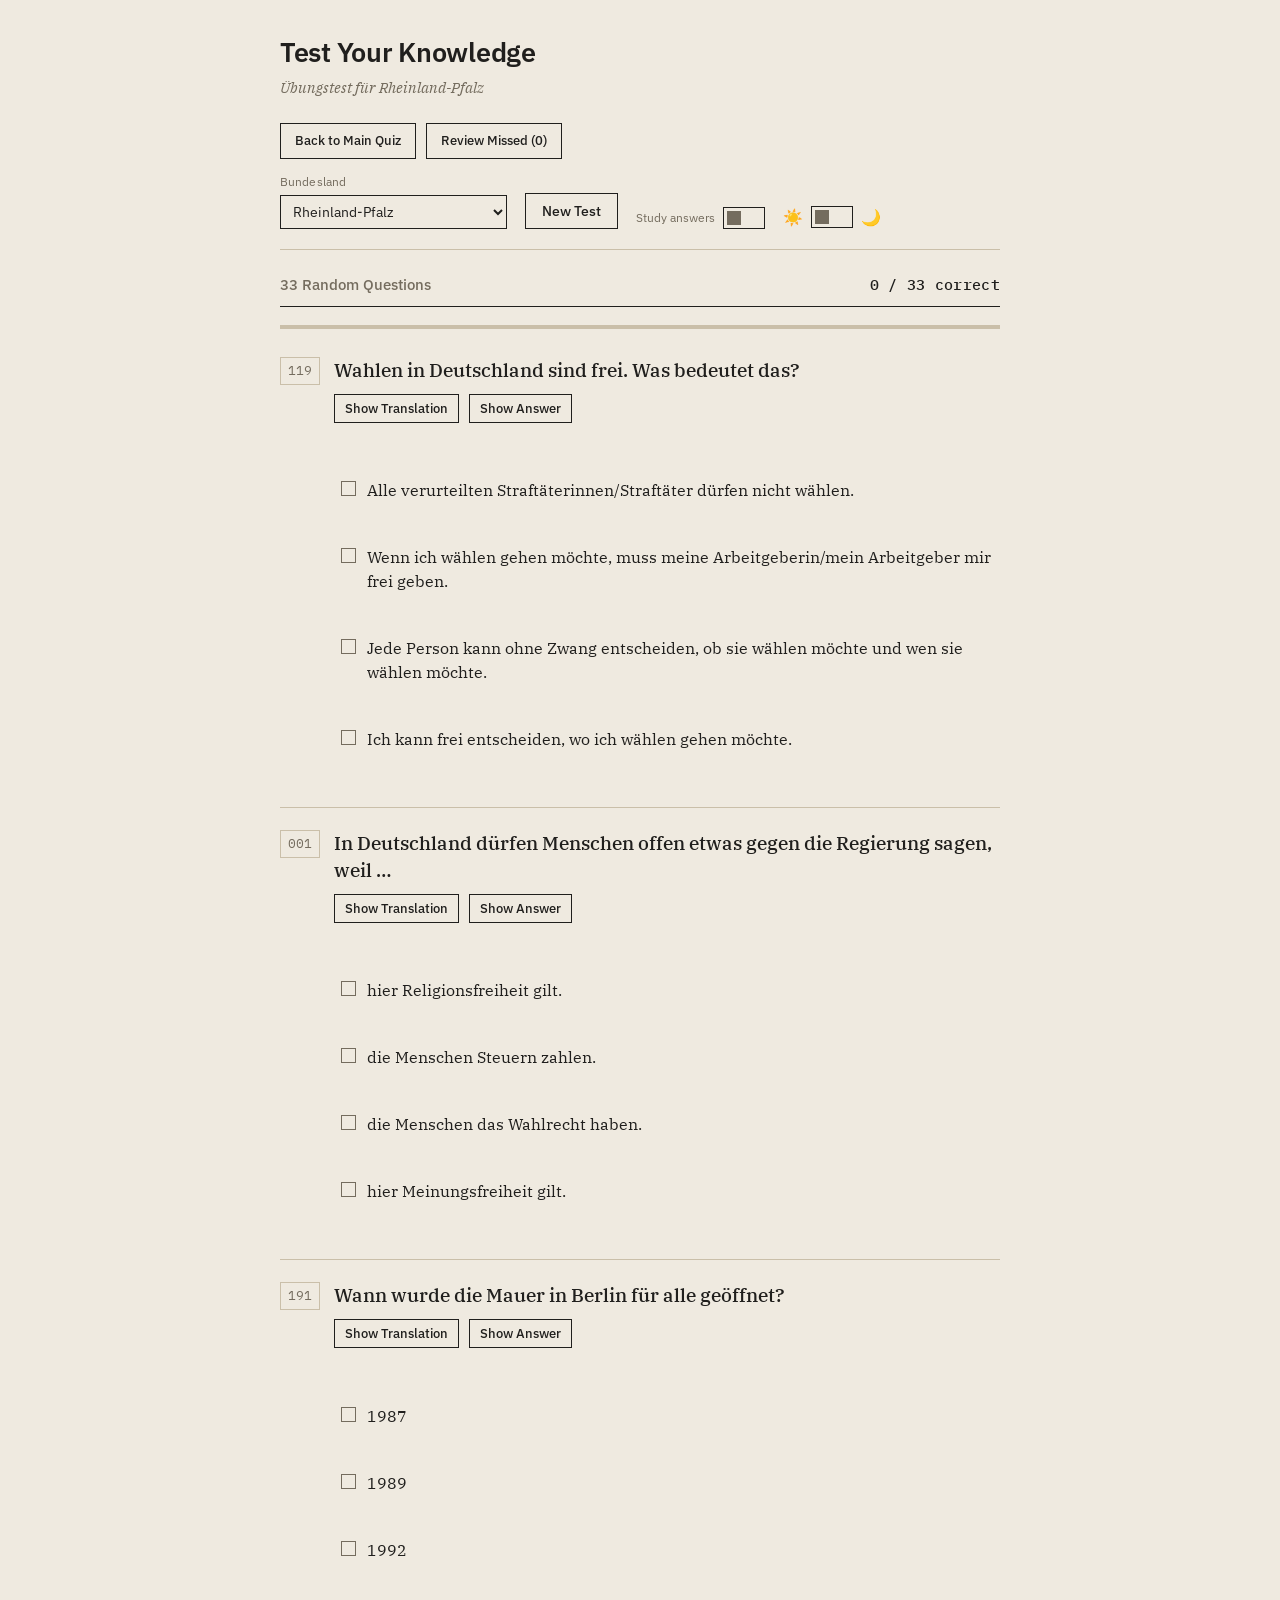
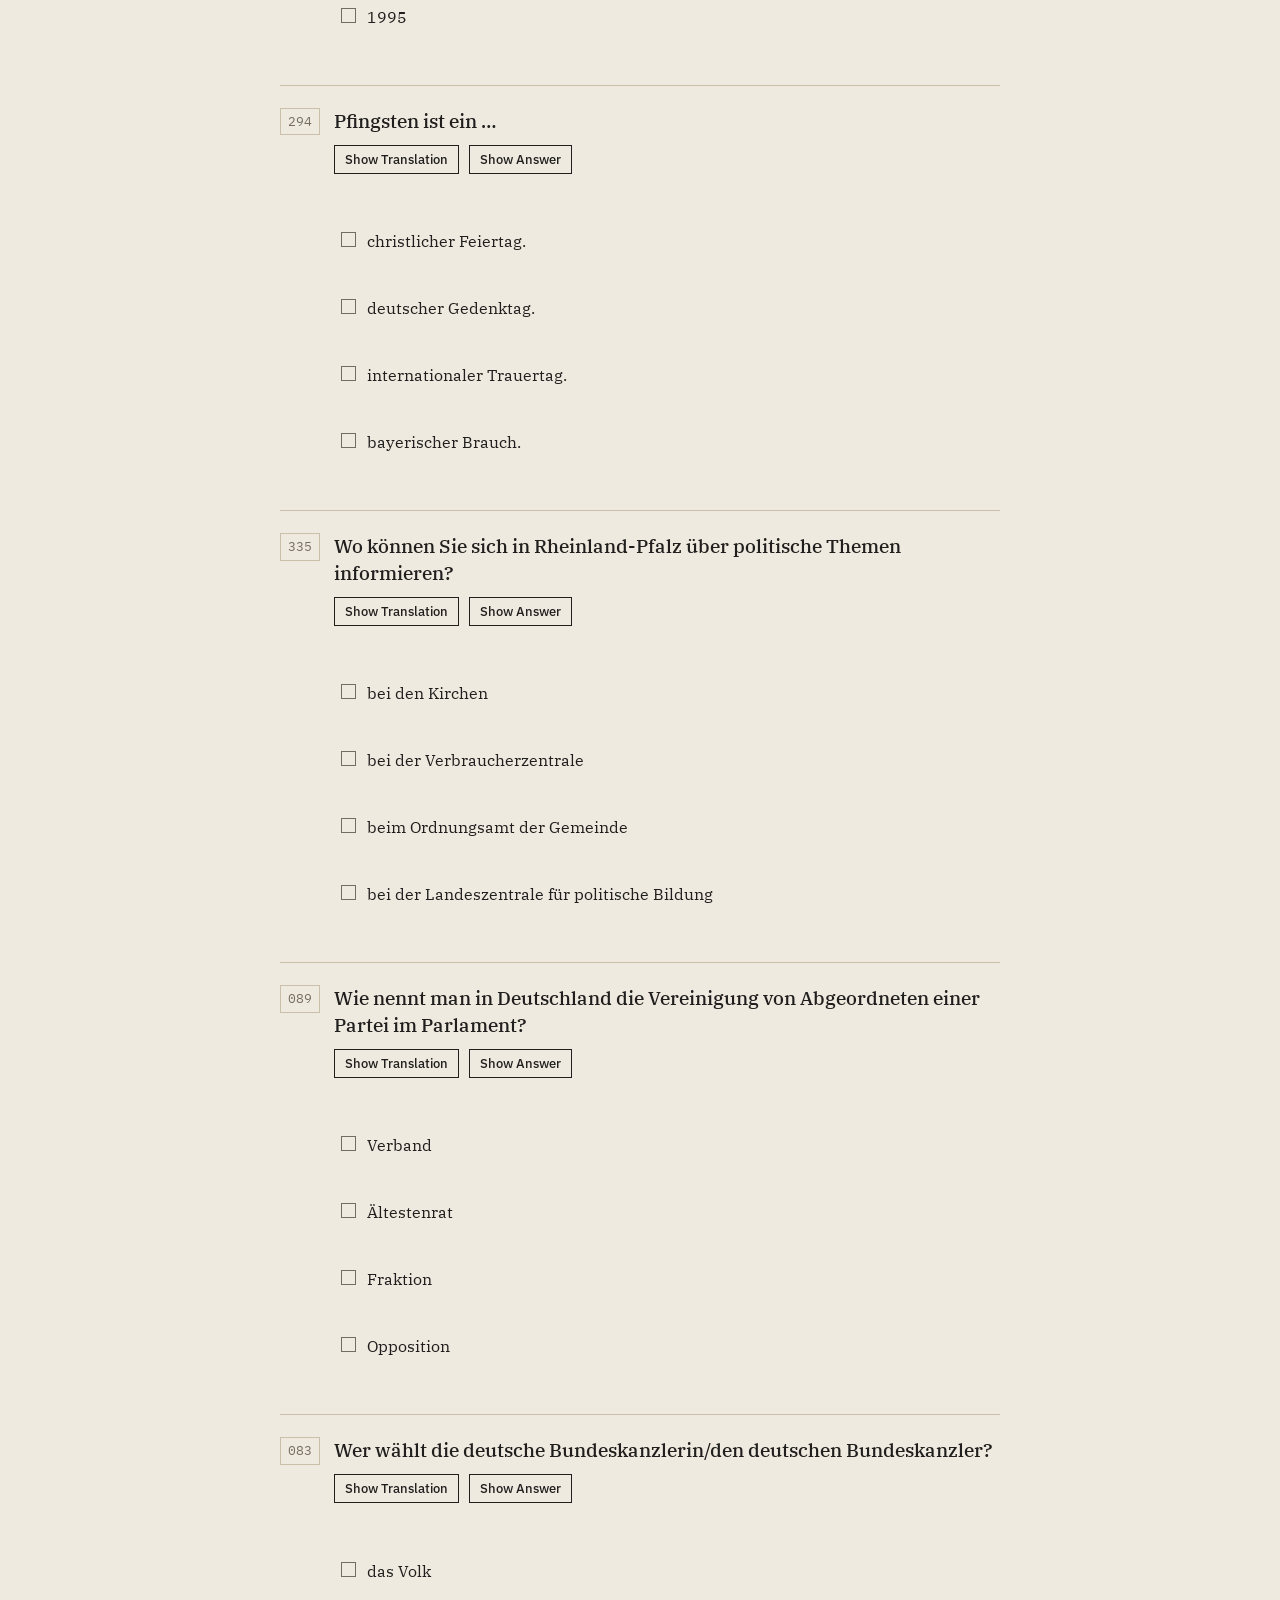
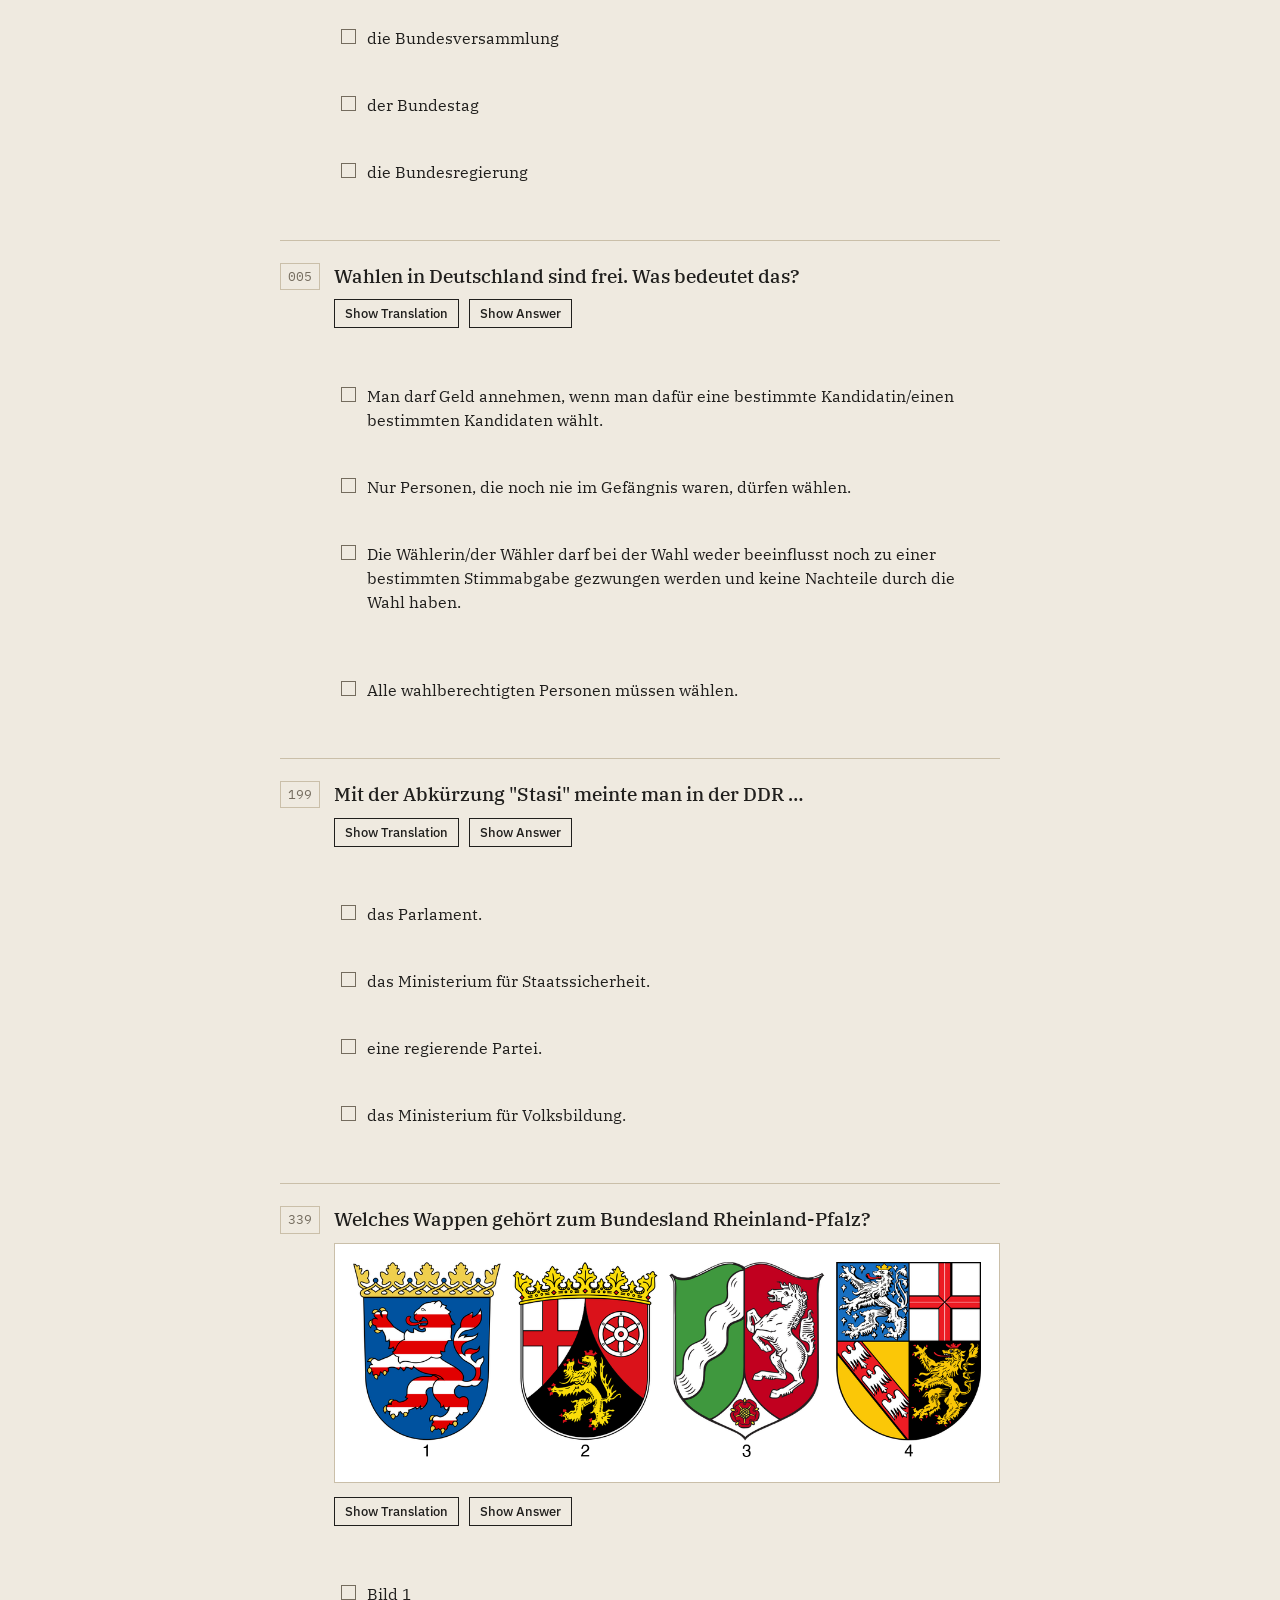
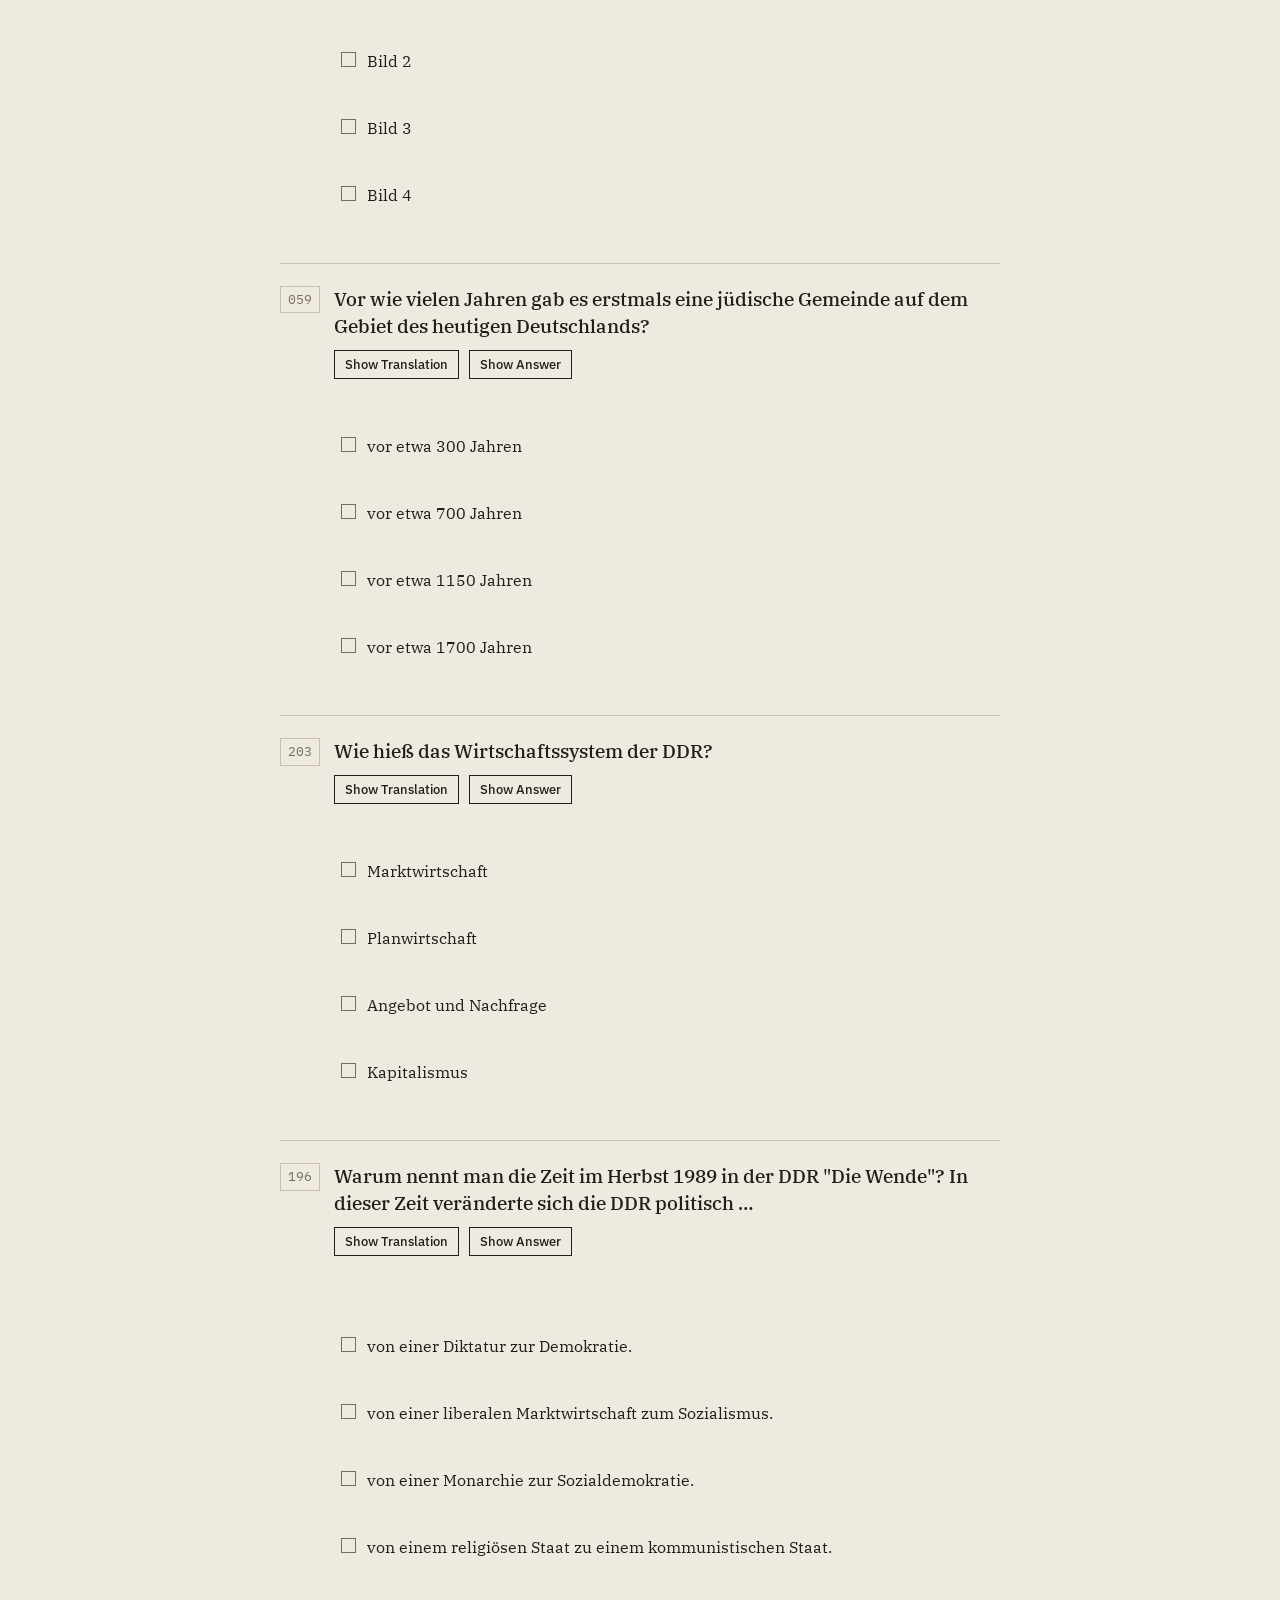
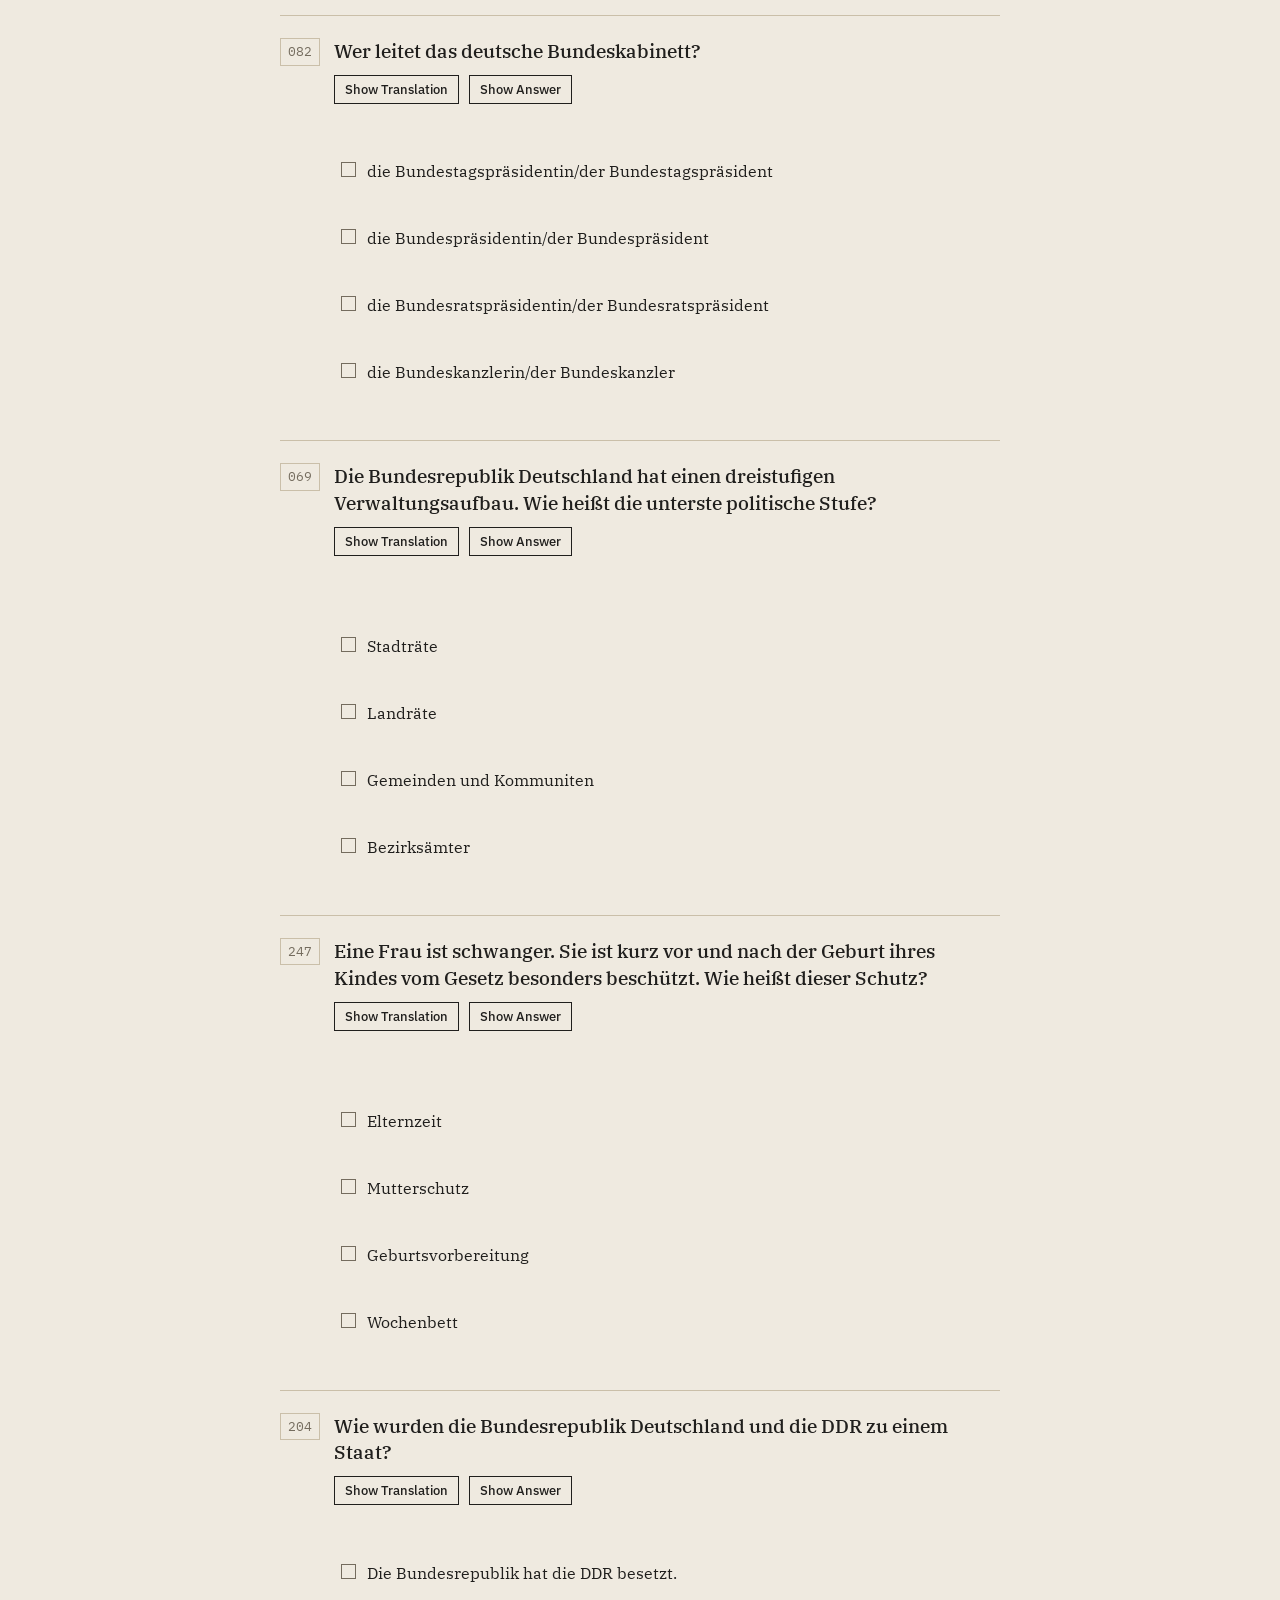
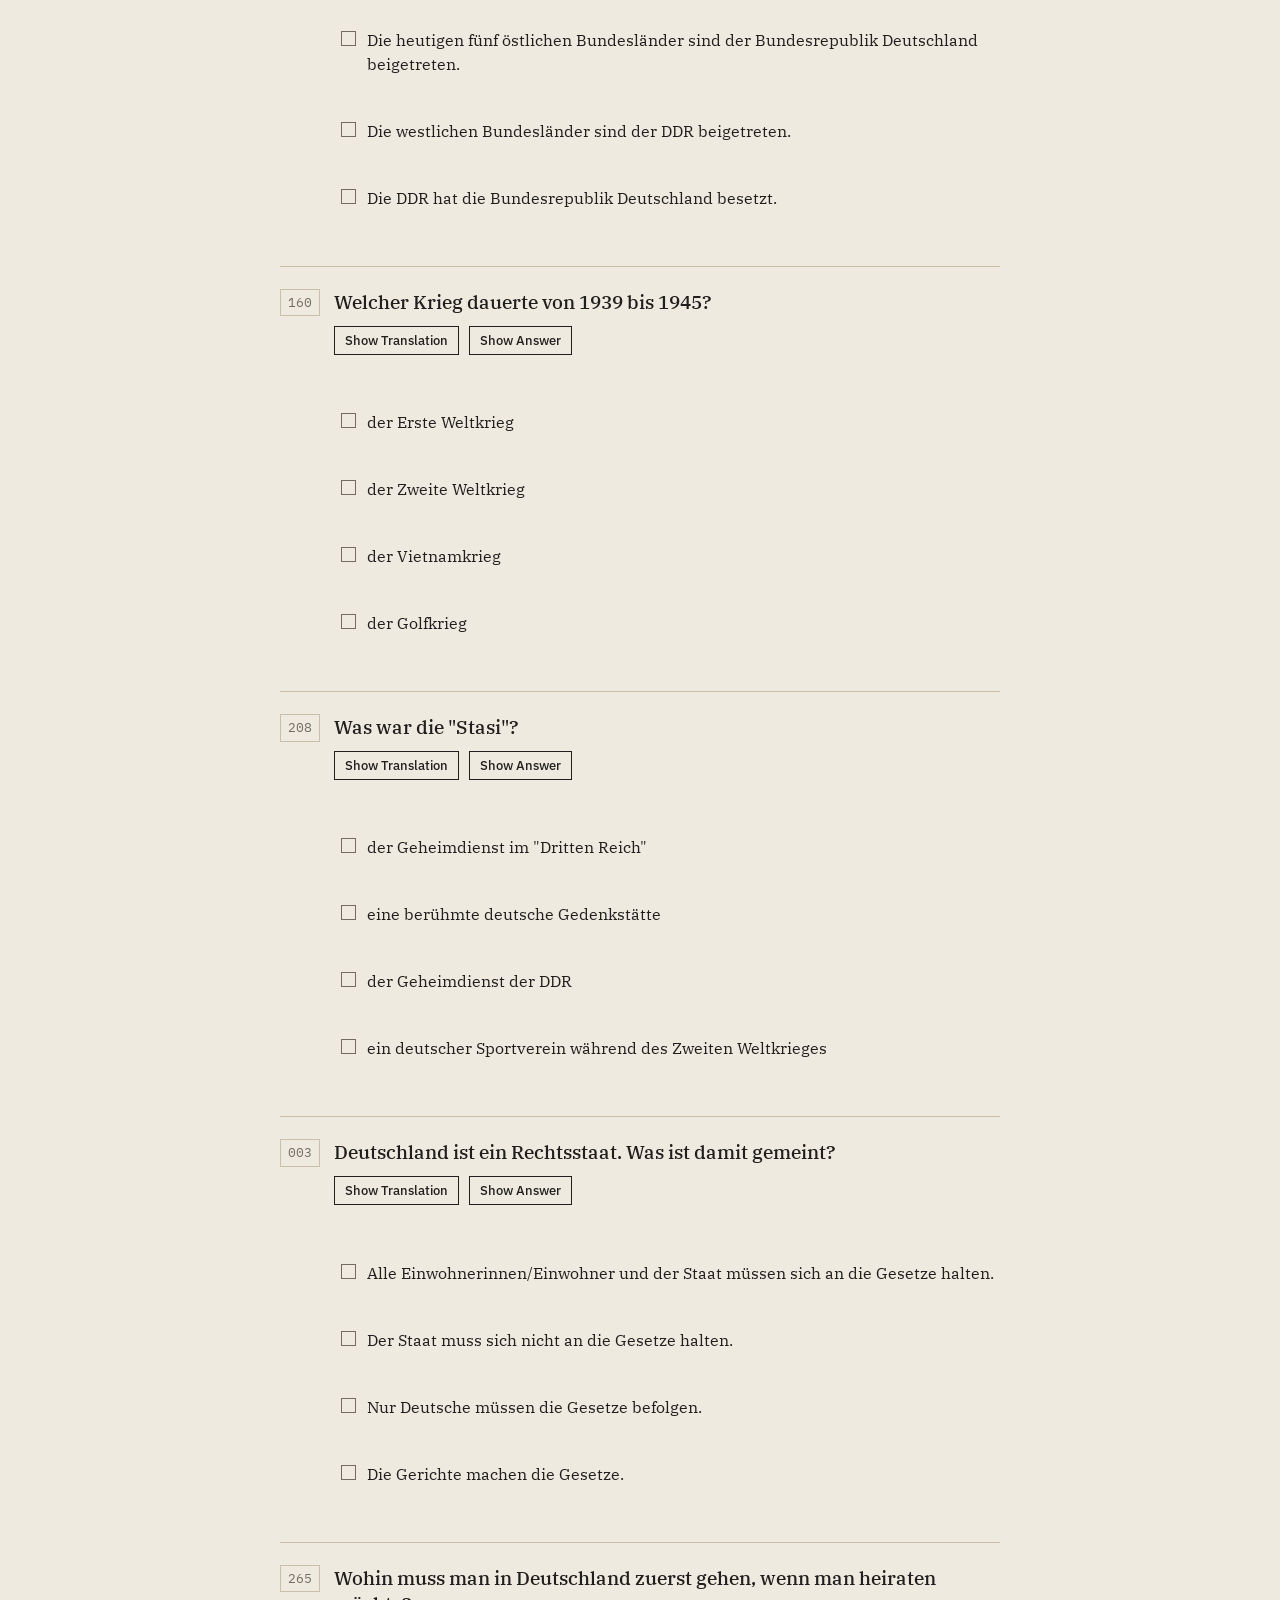
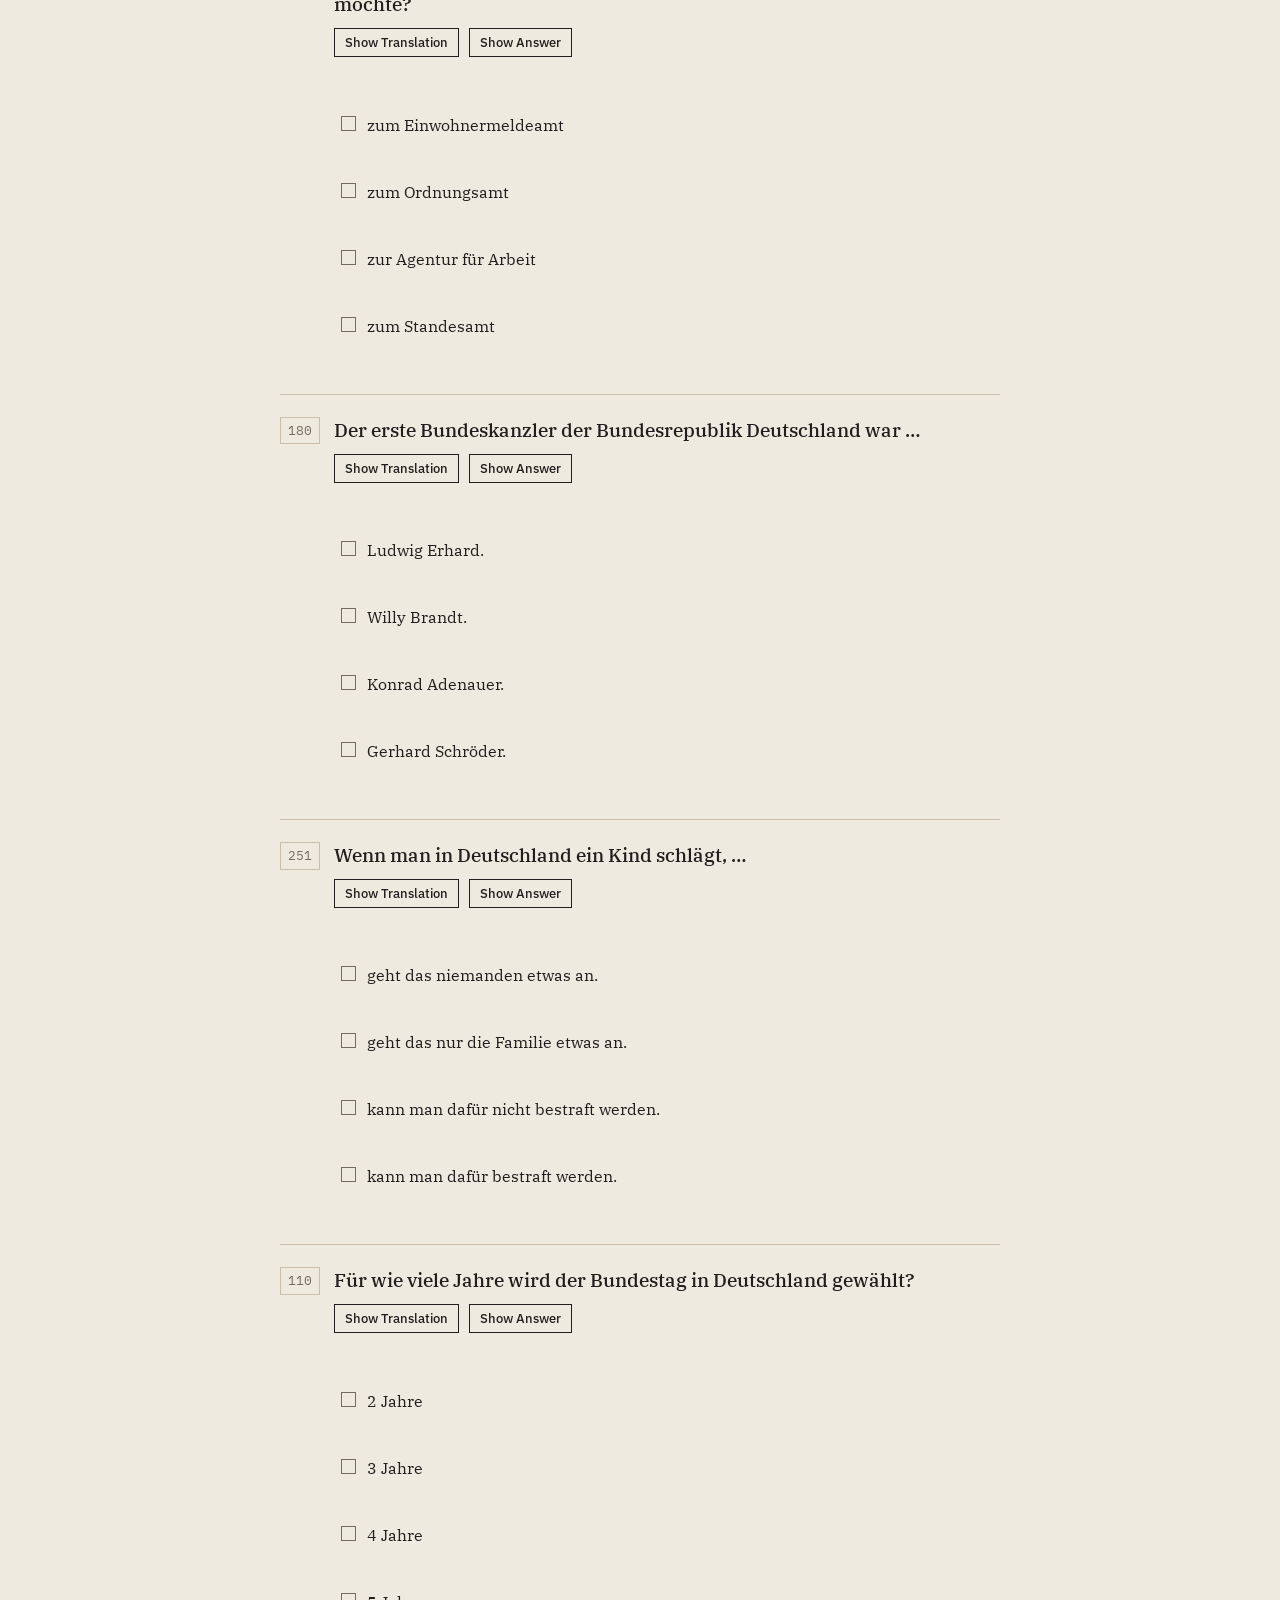
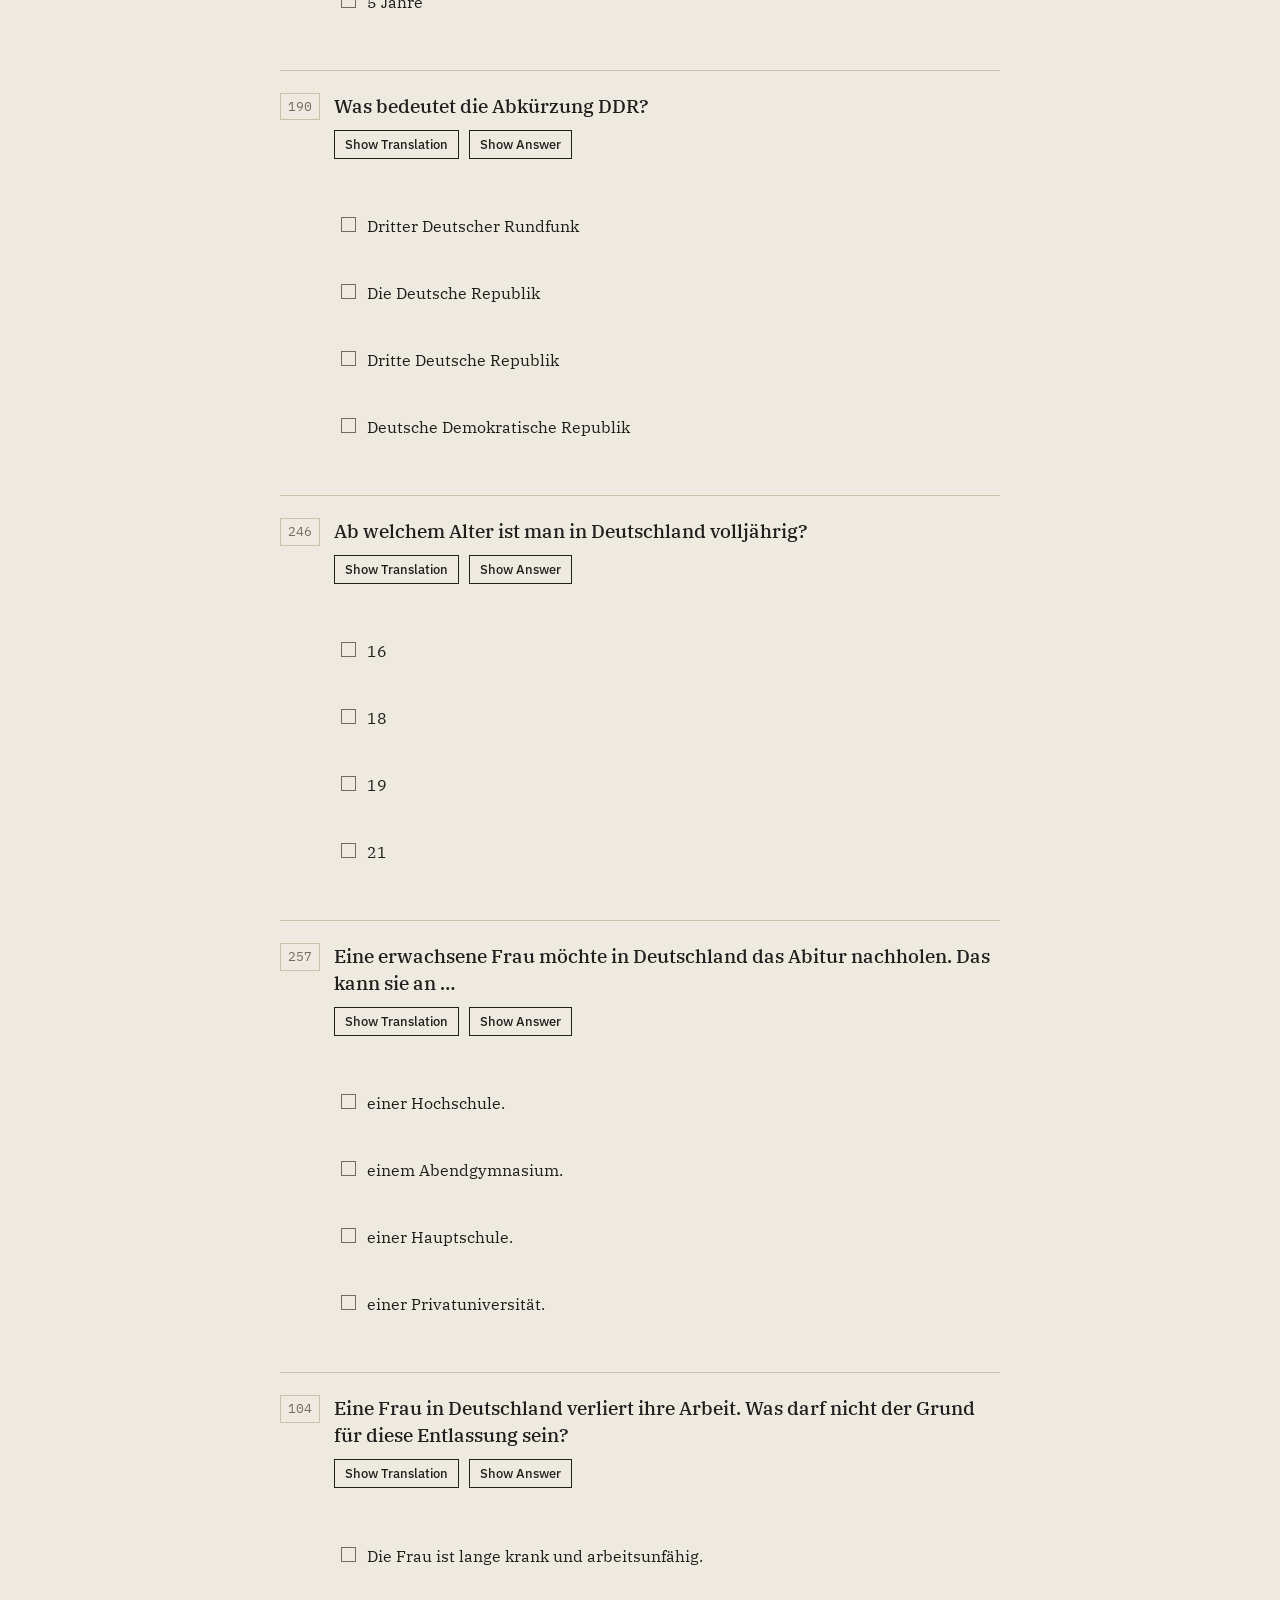
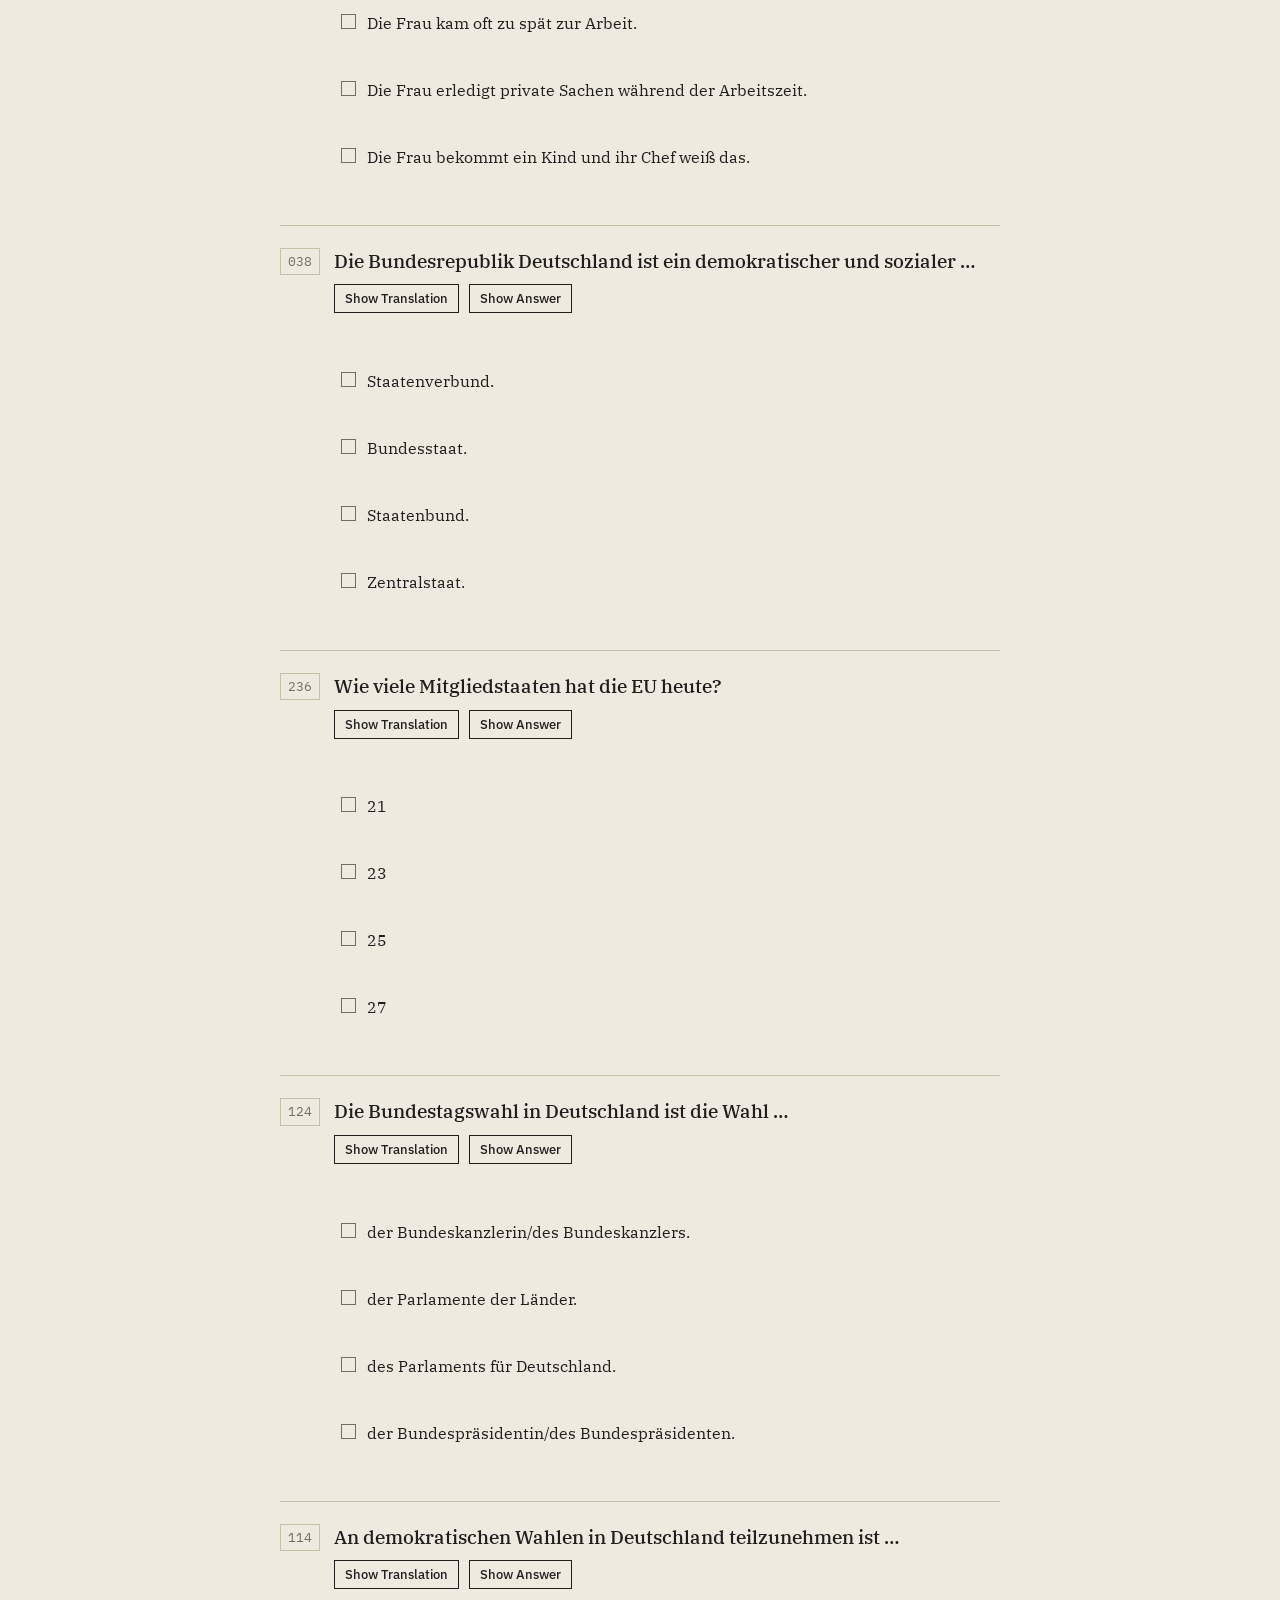
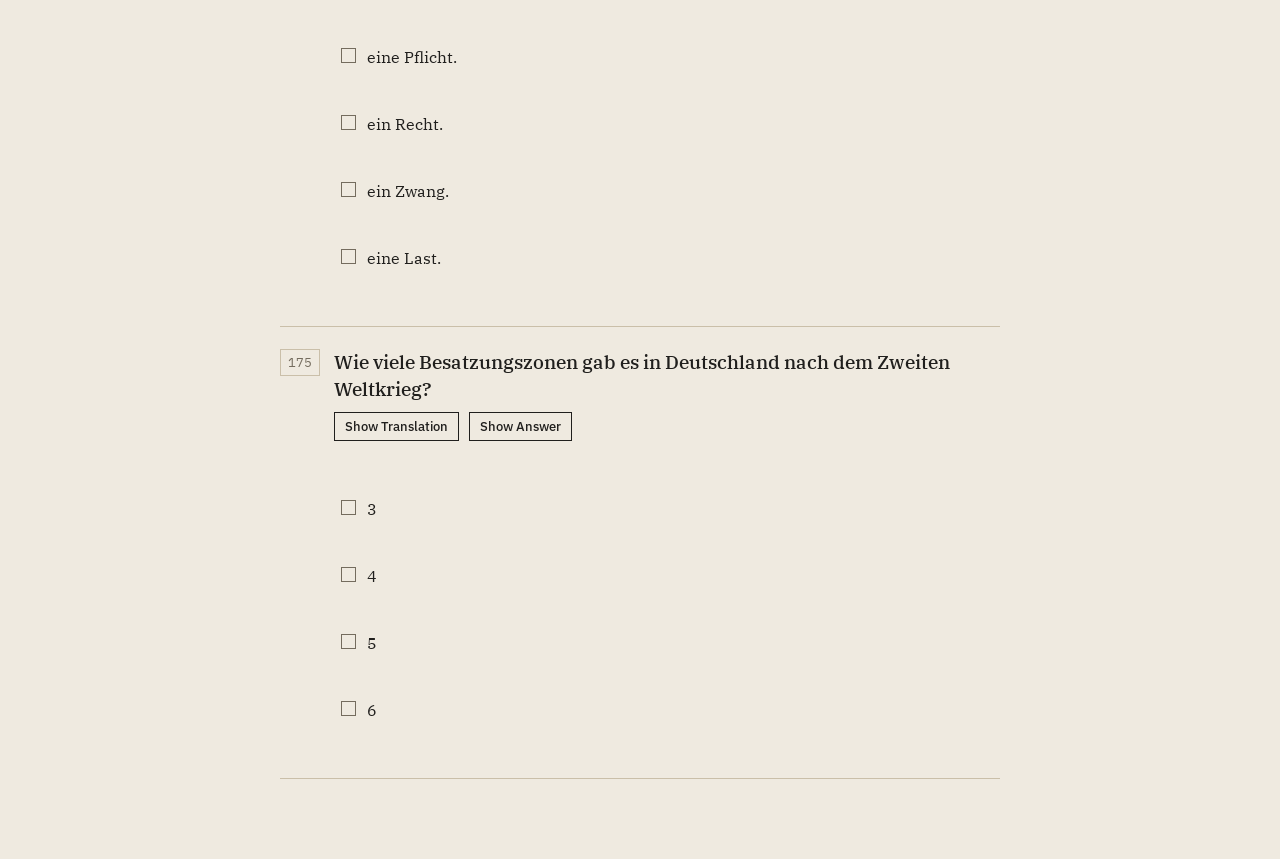
==== commit 6203be52: "Add all 16 Bundesländer state questions, Docker setup - Add state-specific Landesteil questions for " ====
--- a/test-your-knowledge.html
+++ b/test-your-knowledge.html
@@ -26,7 +26,21 @@
                 <select id="stateSelect">
                     <option value="">Kein Bundesland (alle Fragen)</option>
                     <option value="Rheinland-Pfalz">Rheinland-Pfalz</option>
+                    <option value="Baden-Württemberg">Baden-Württemberg</option>
+                    <option value="Bayern">Bayern</option>
                     <option value="Berlin">Berlin</option>
+                    <option value="Brandenburg">Brandenburg</option>
+                    <option value="Bremen">Bremen</option>
+                    <option value="Hamburg">Hamburg</option>
+                    <option value="Hessen">Hessen</option>
+                    <option value="Mecklenburg-Vorpommern">Mecklenburg-Vorpommern</option>
+                    <option value="Niedersachsen">Niedersachsen</option>
+                    <option value="Nordrhein-Westfalen">Nordrhein-Westfalen</option>
+                    <option value="Saarland">Saarland</option>
+                    <option value="Sachsen">Sachsen</option>
+                    <option value="Sachsen-Anhalt">Sachsen-Anhalt</option>
+                    <option value="Schleswig-Holstein">Schleswig-Holstein</option>
+                    <option value="Thüringen">Thüringen</option>
                 </select>
             </div>
 
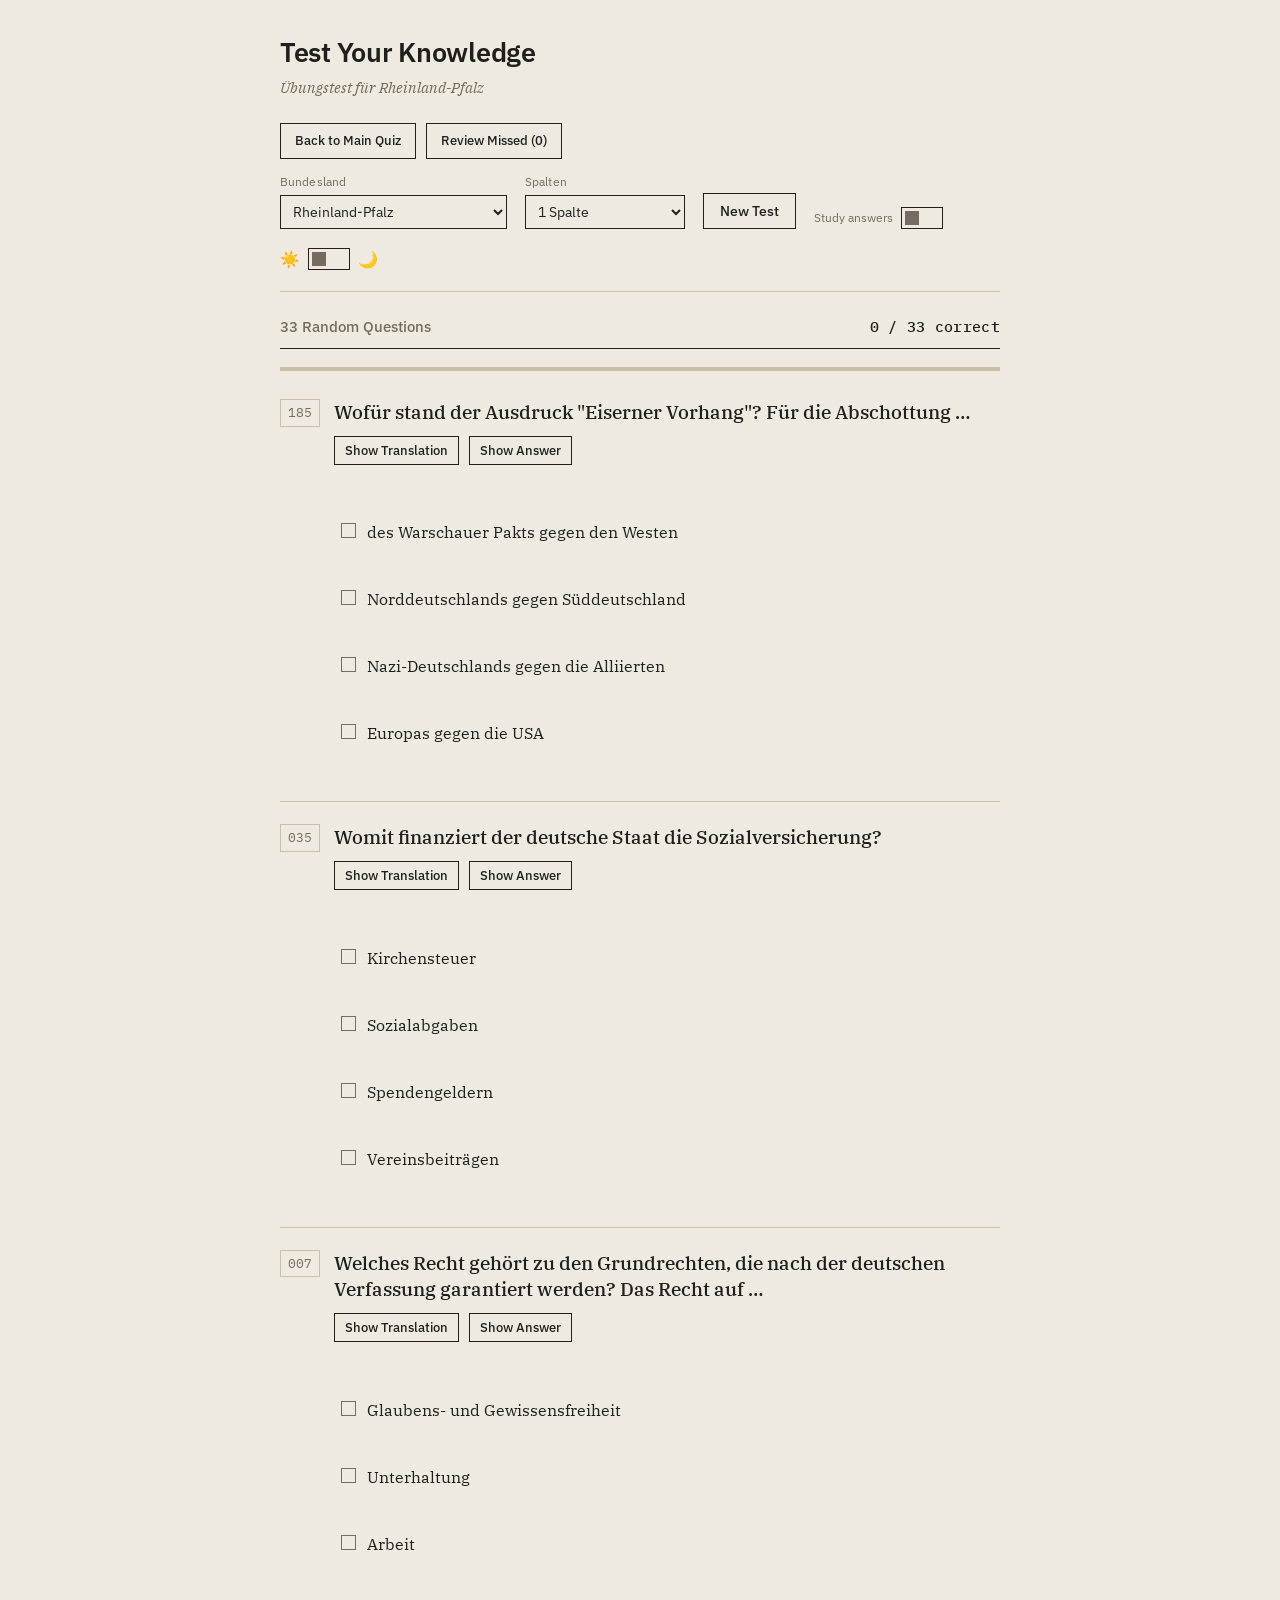
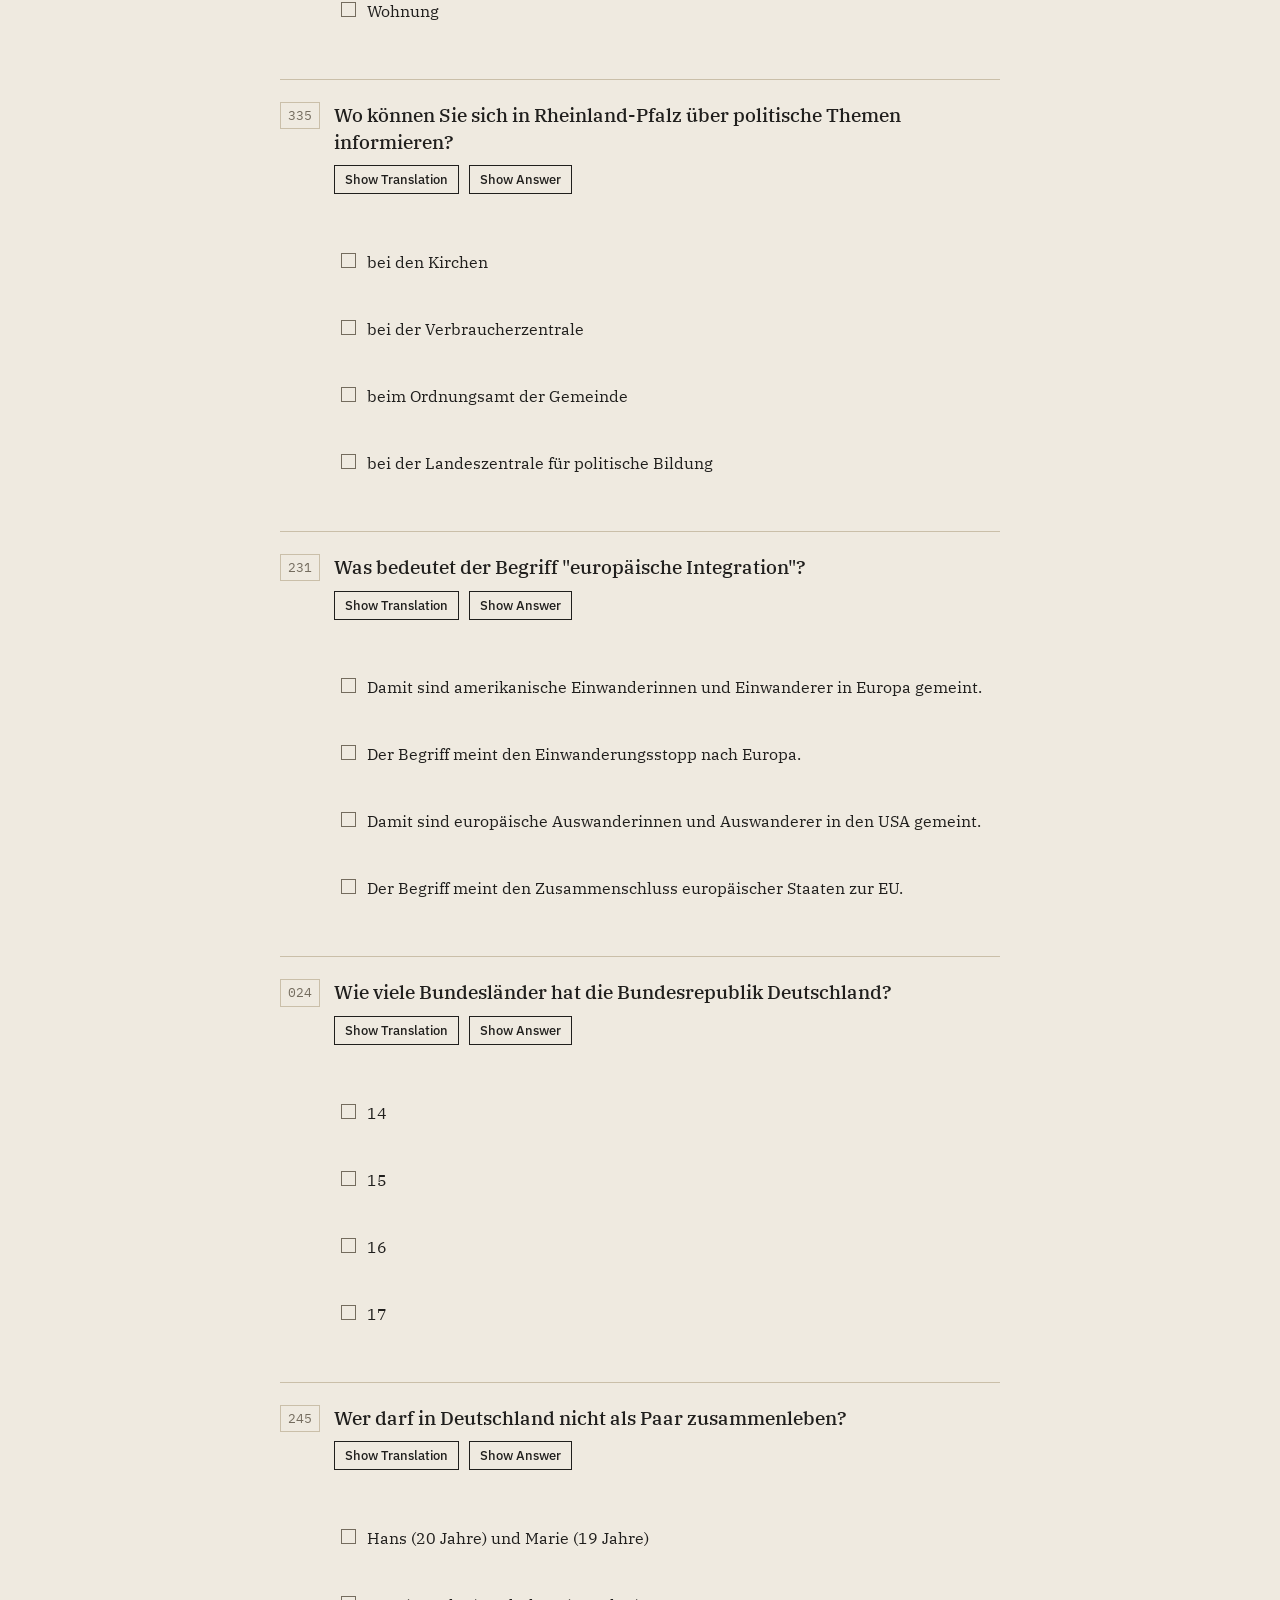
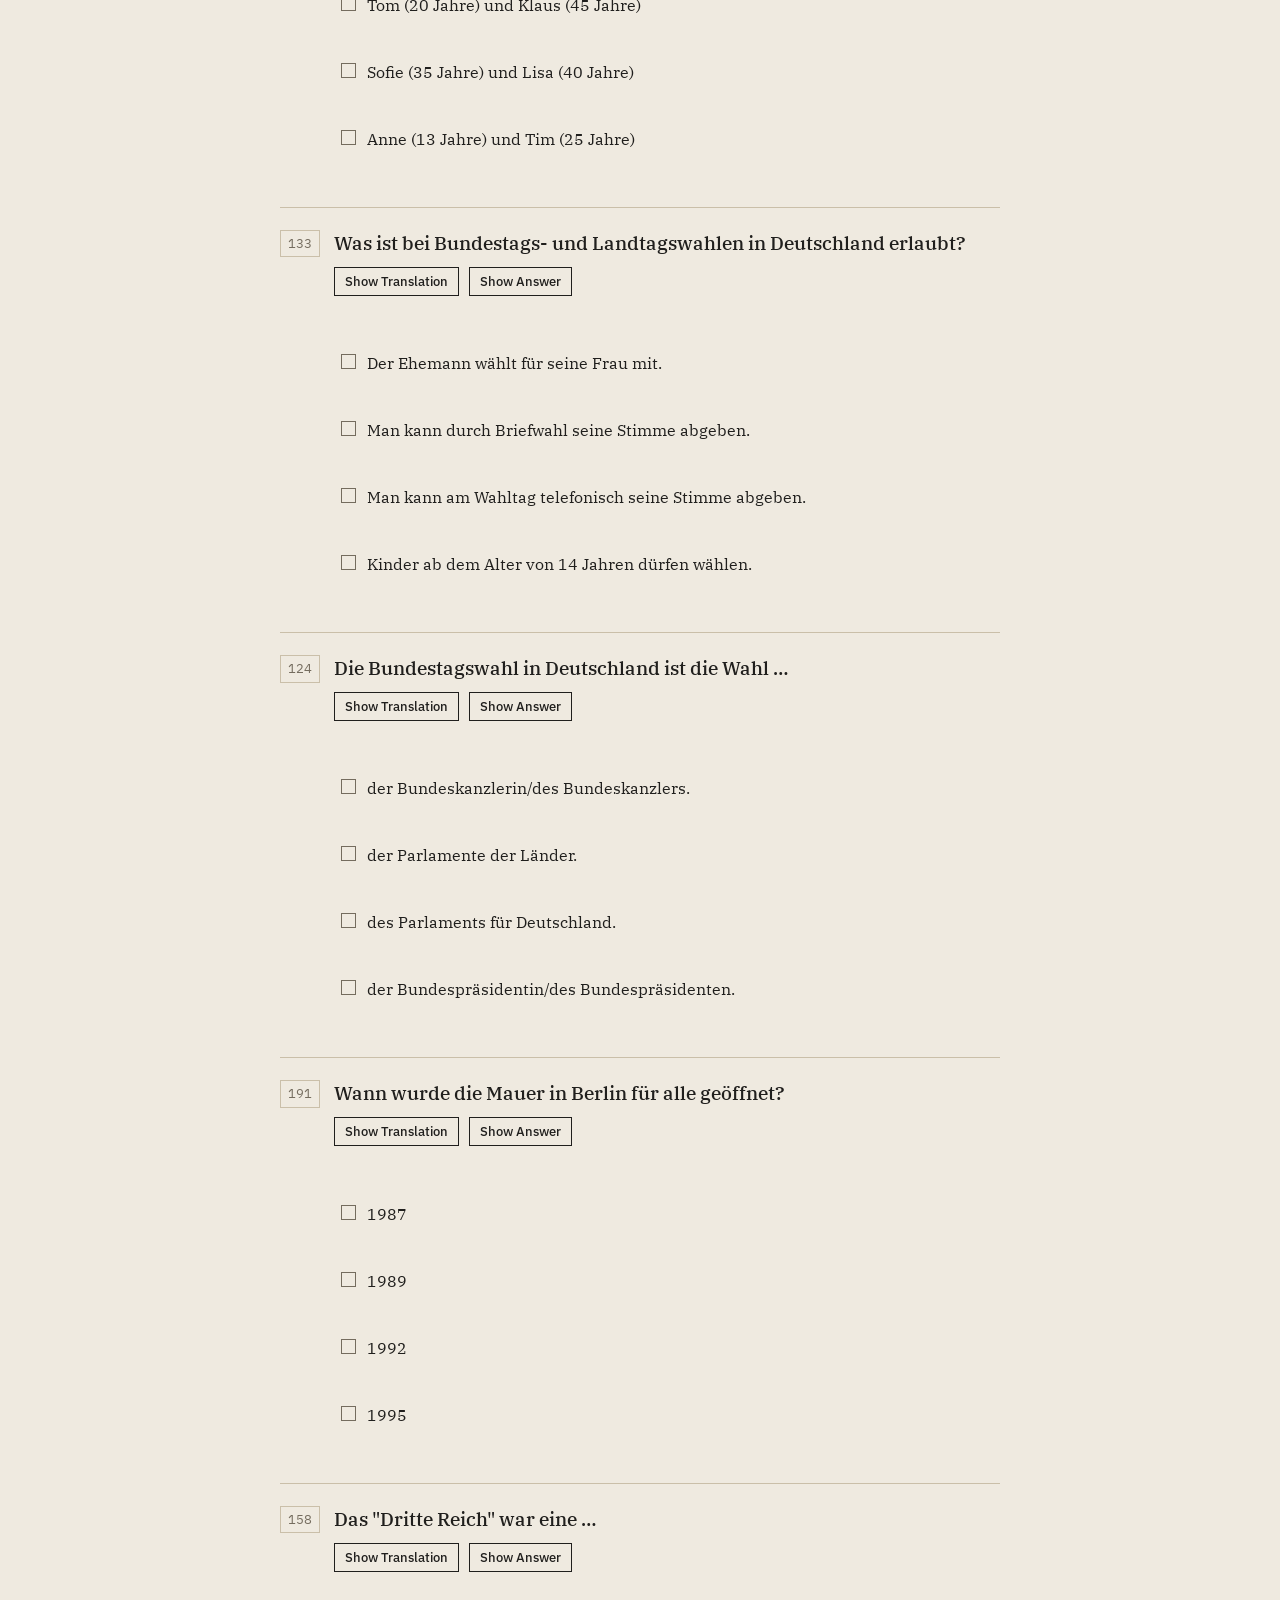
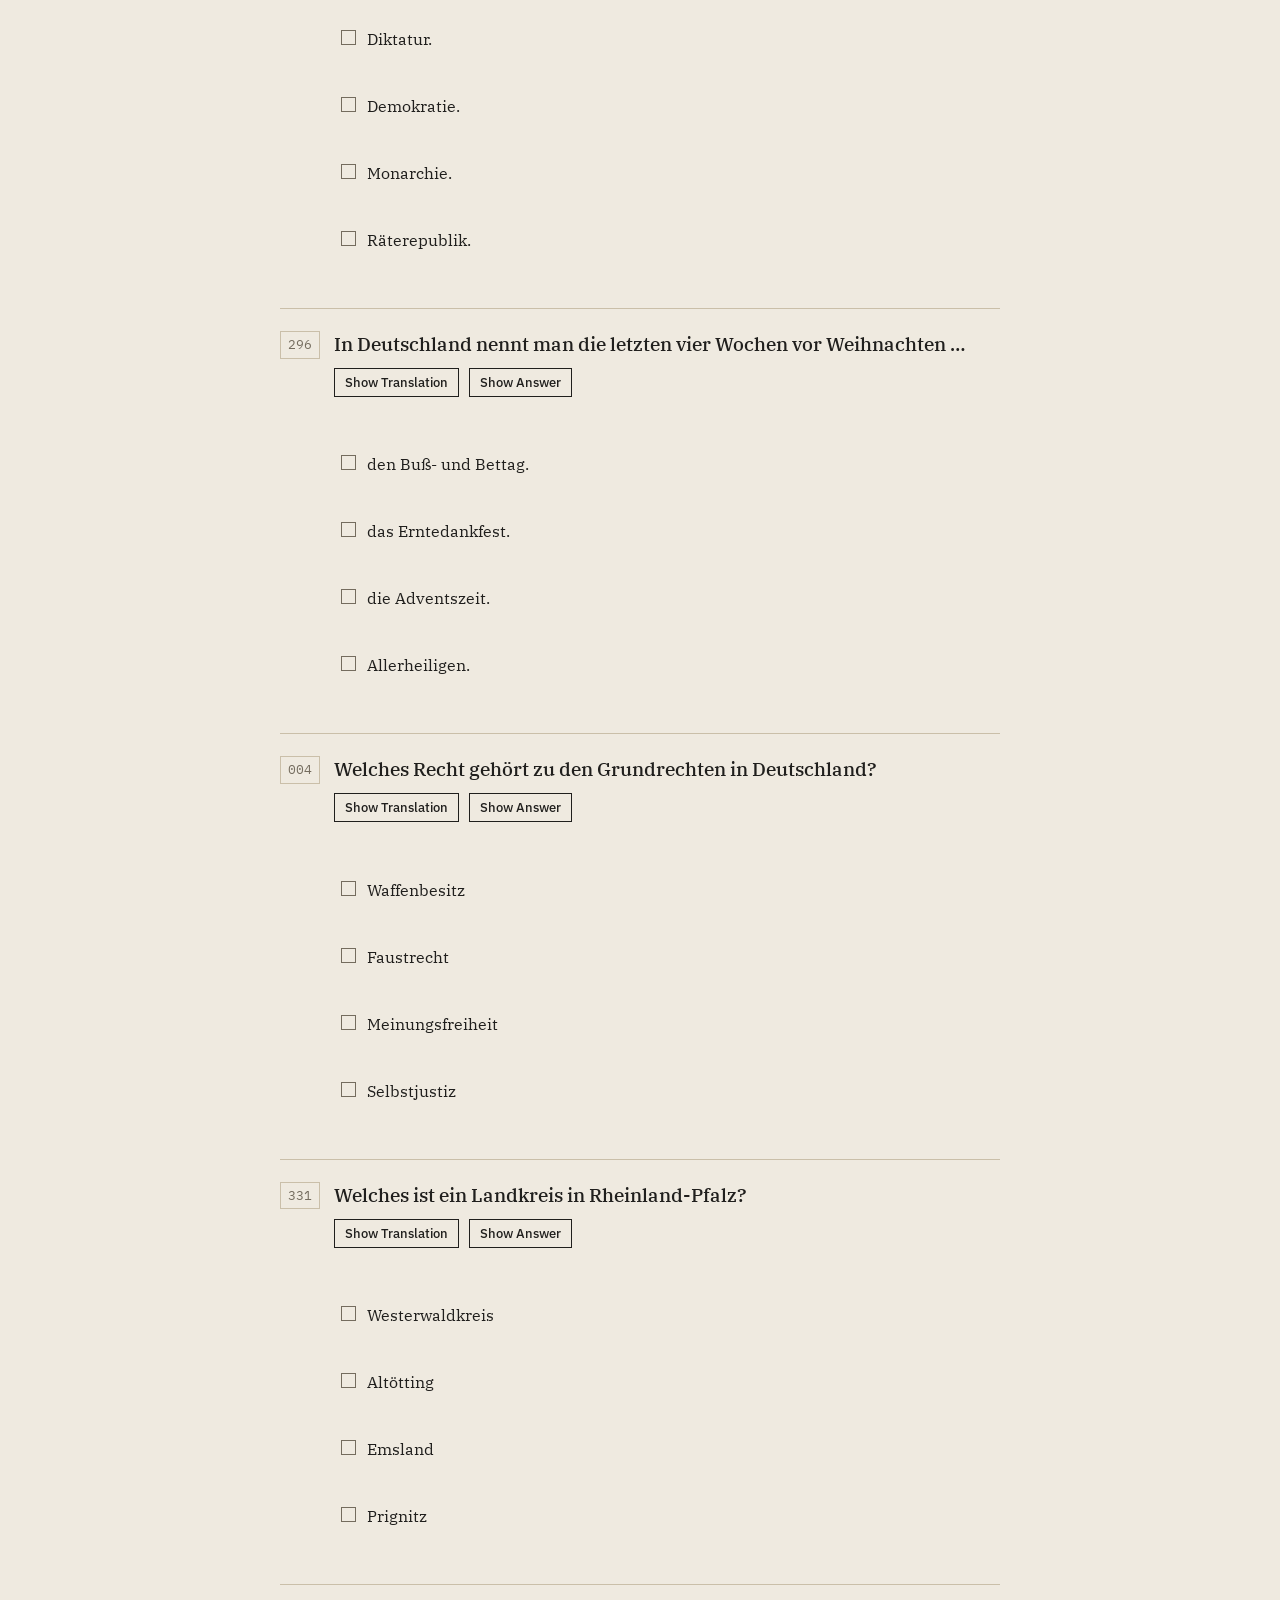
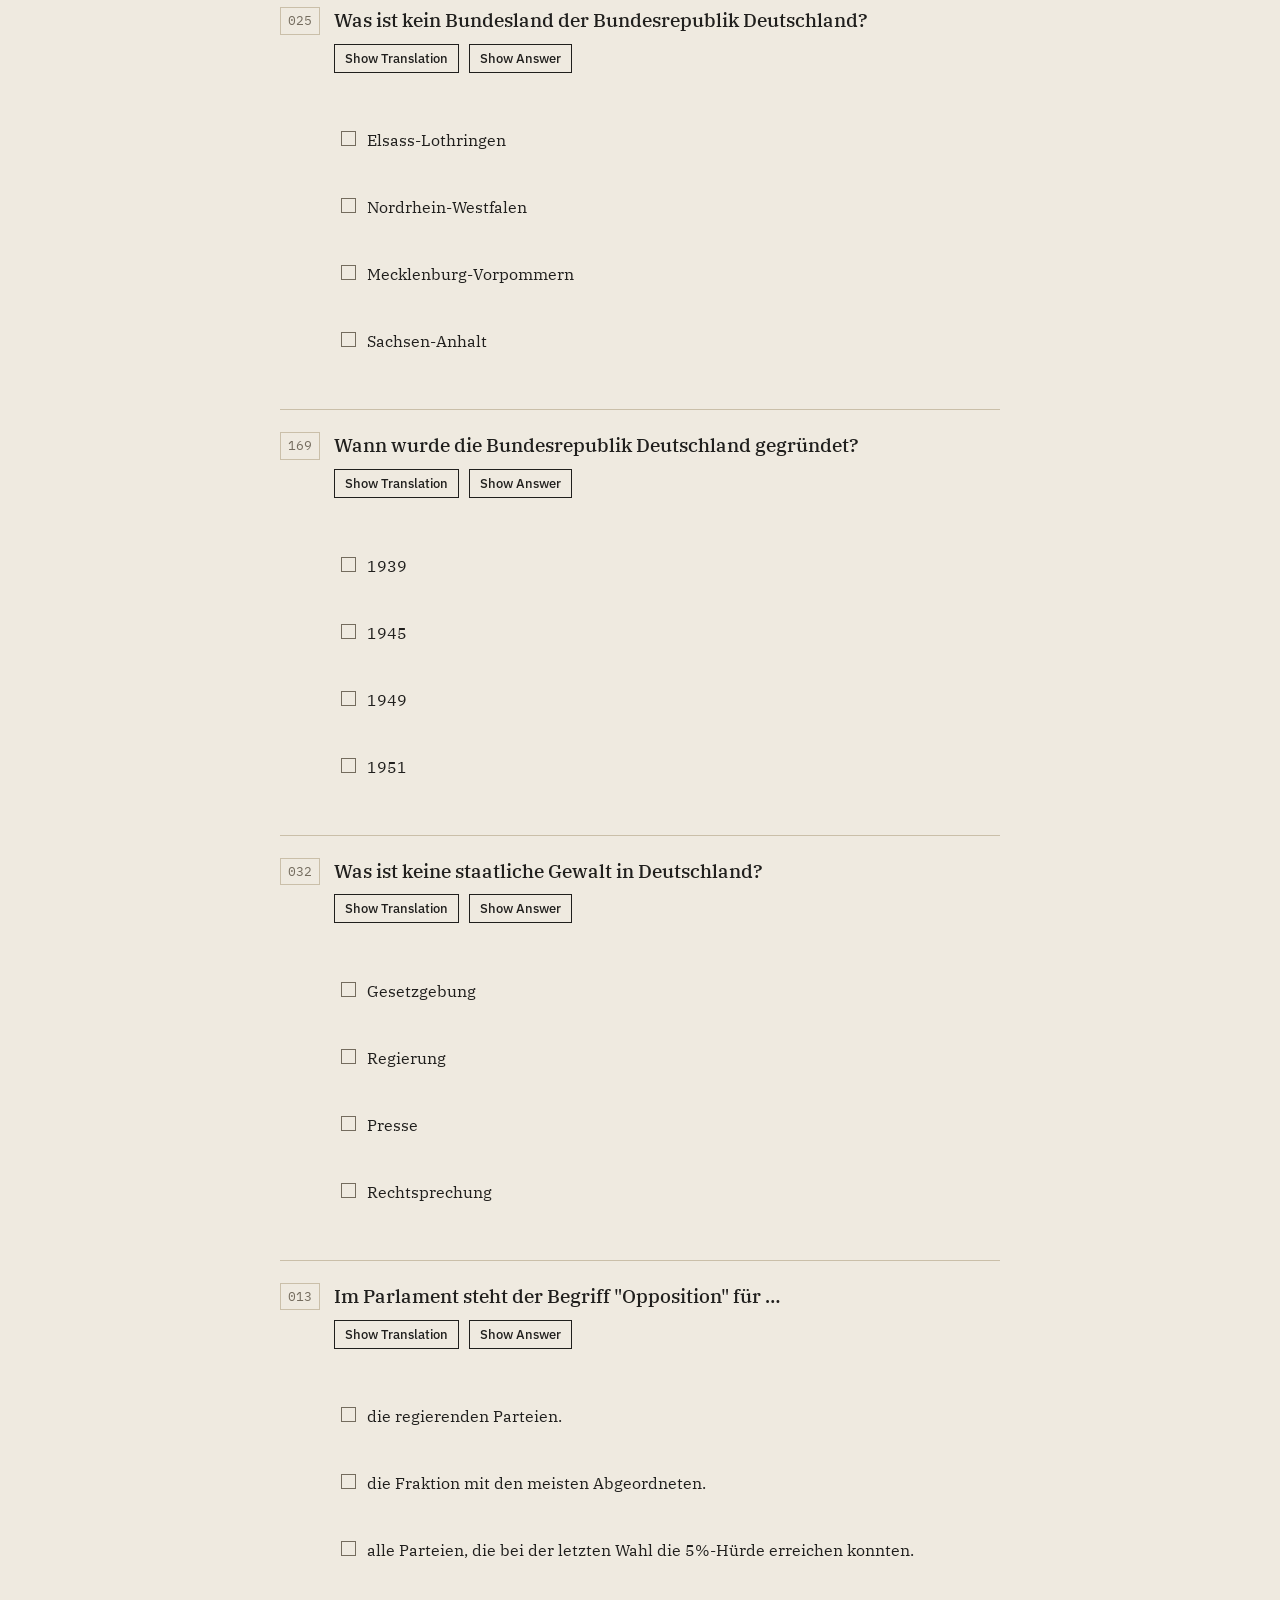
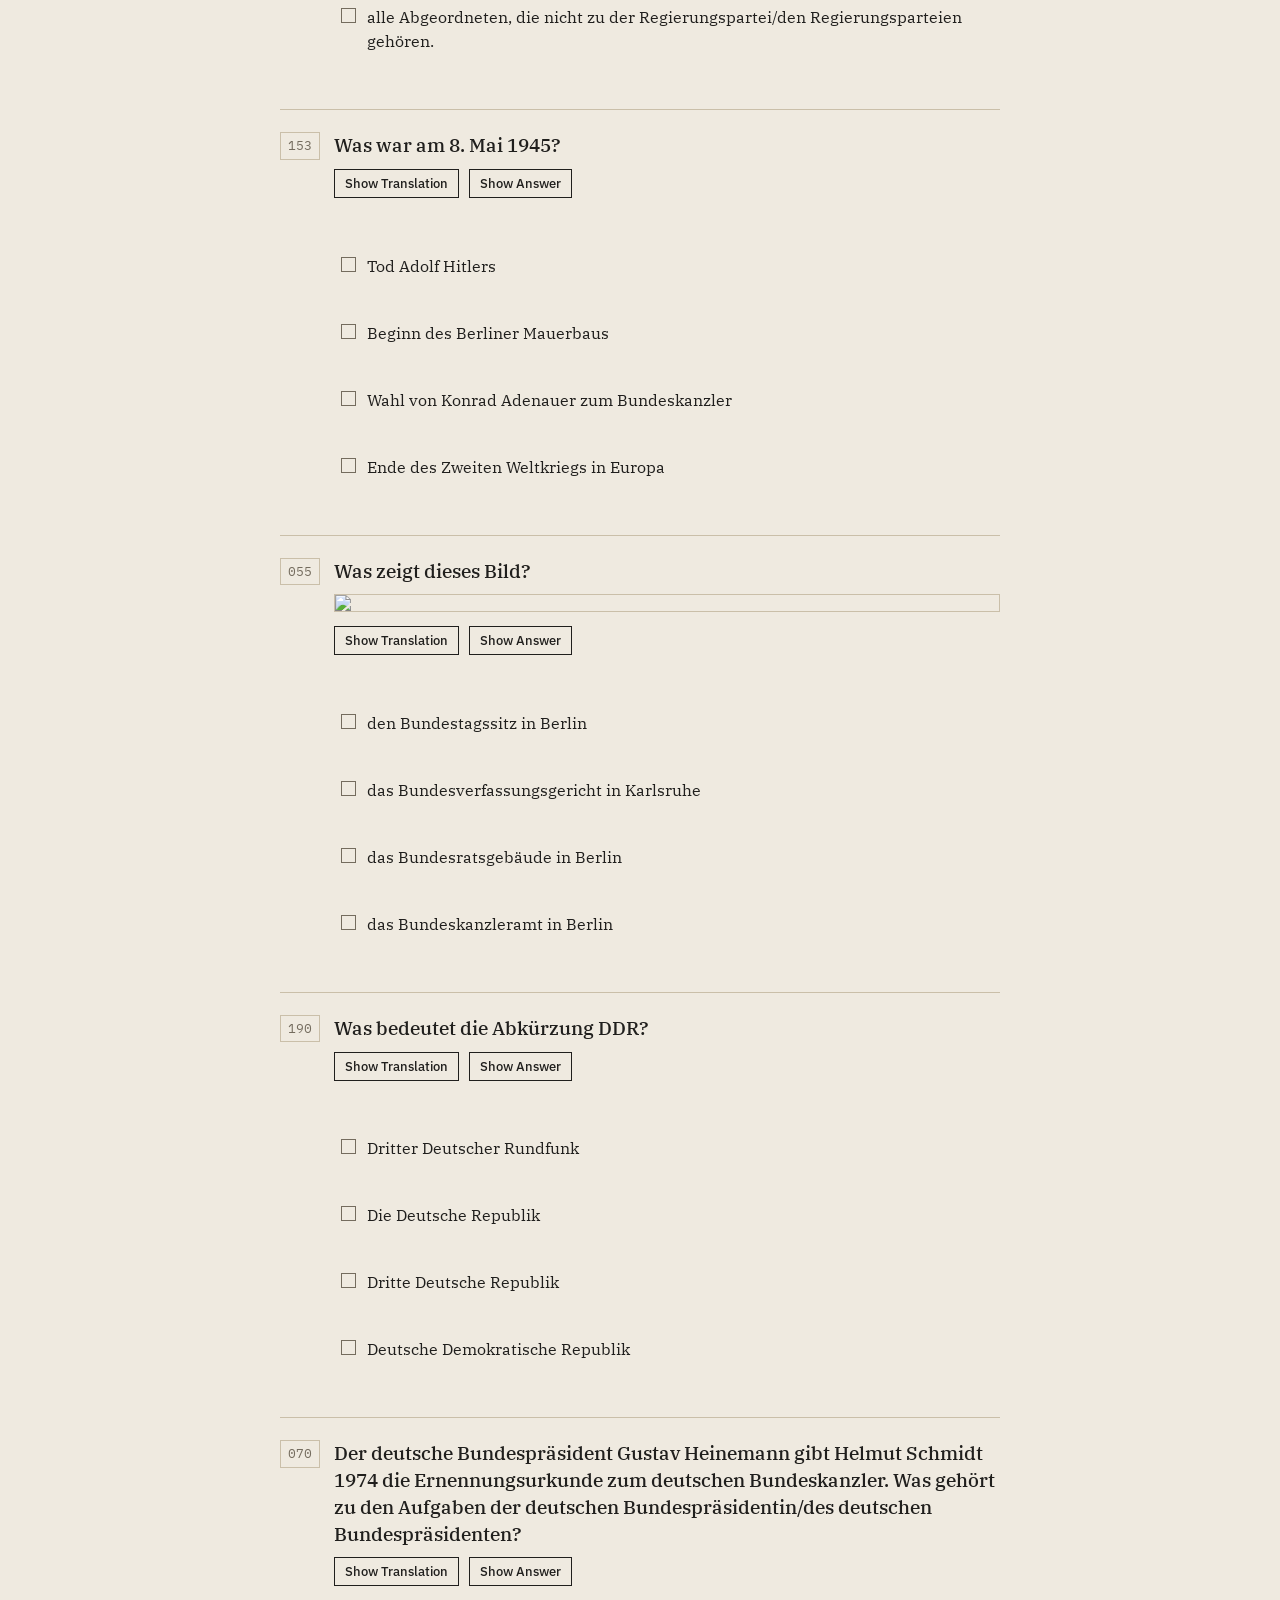
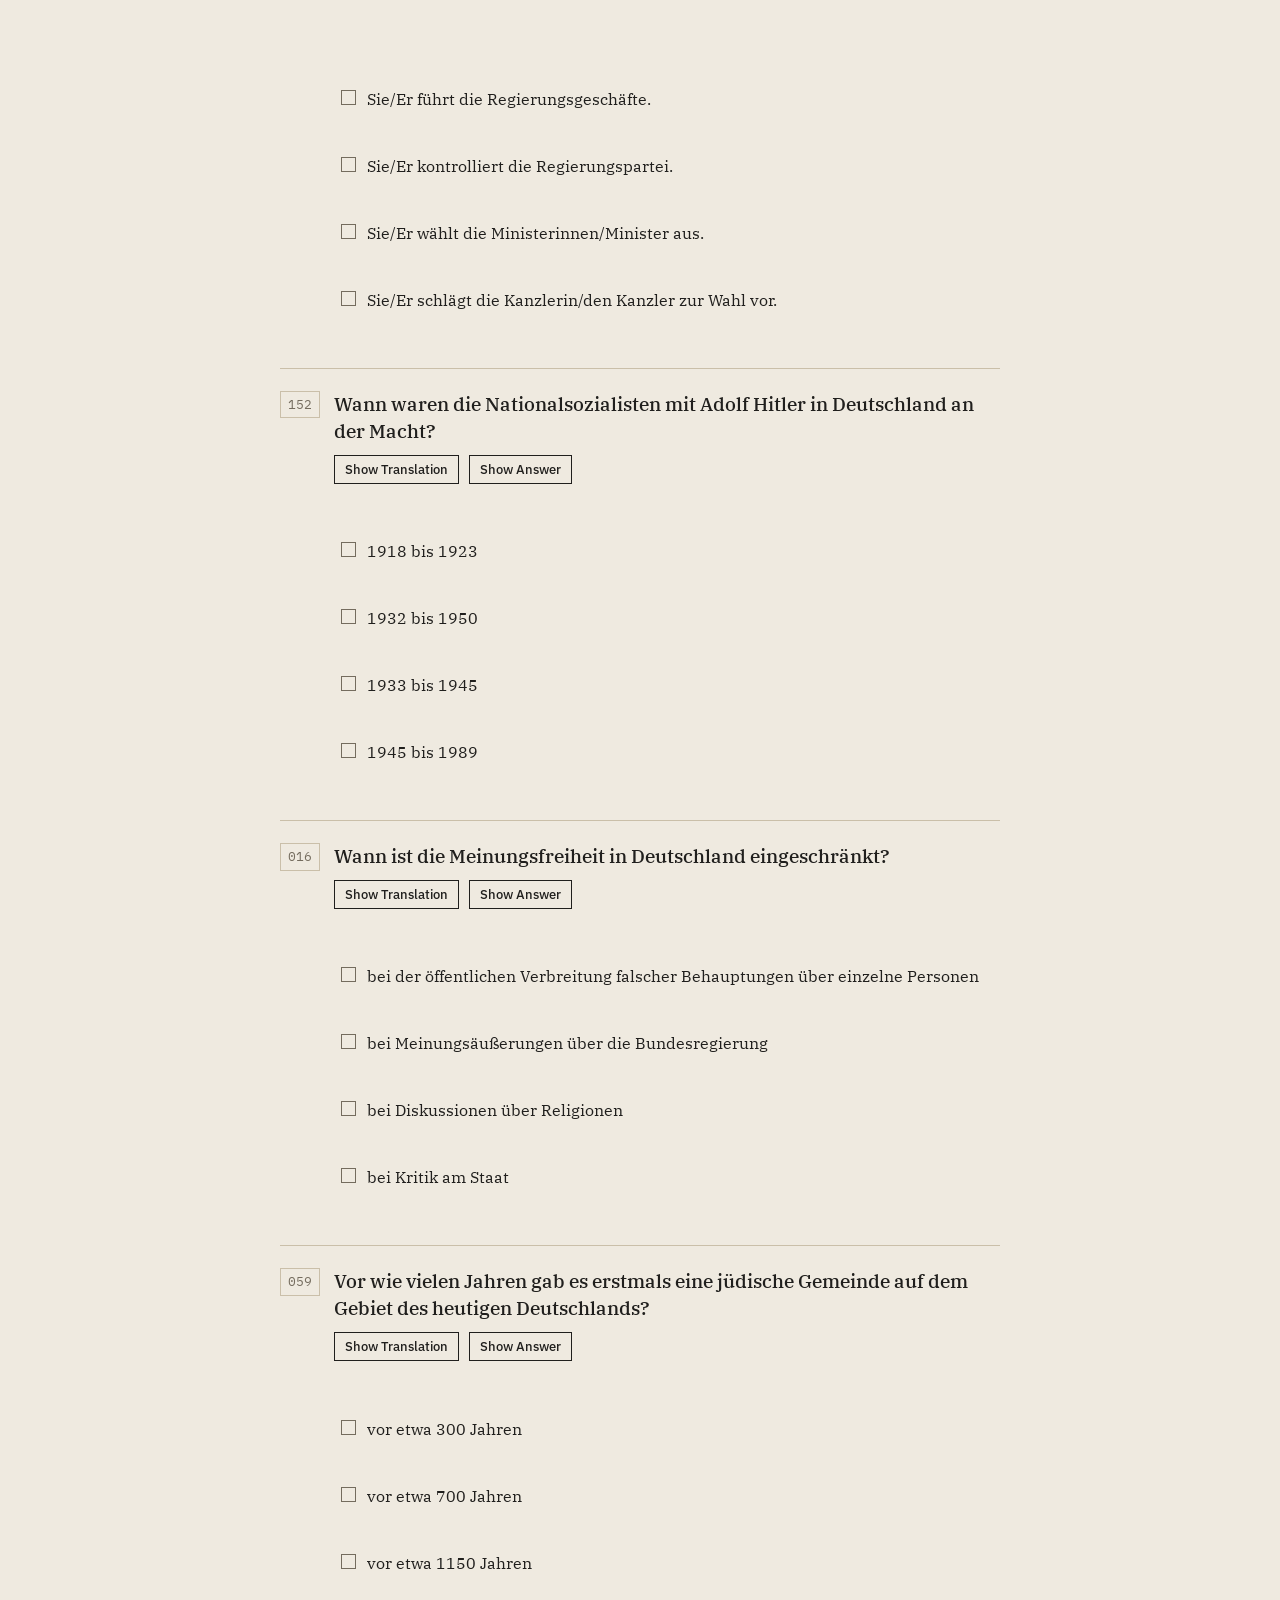
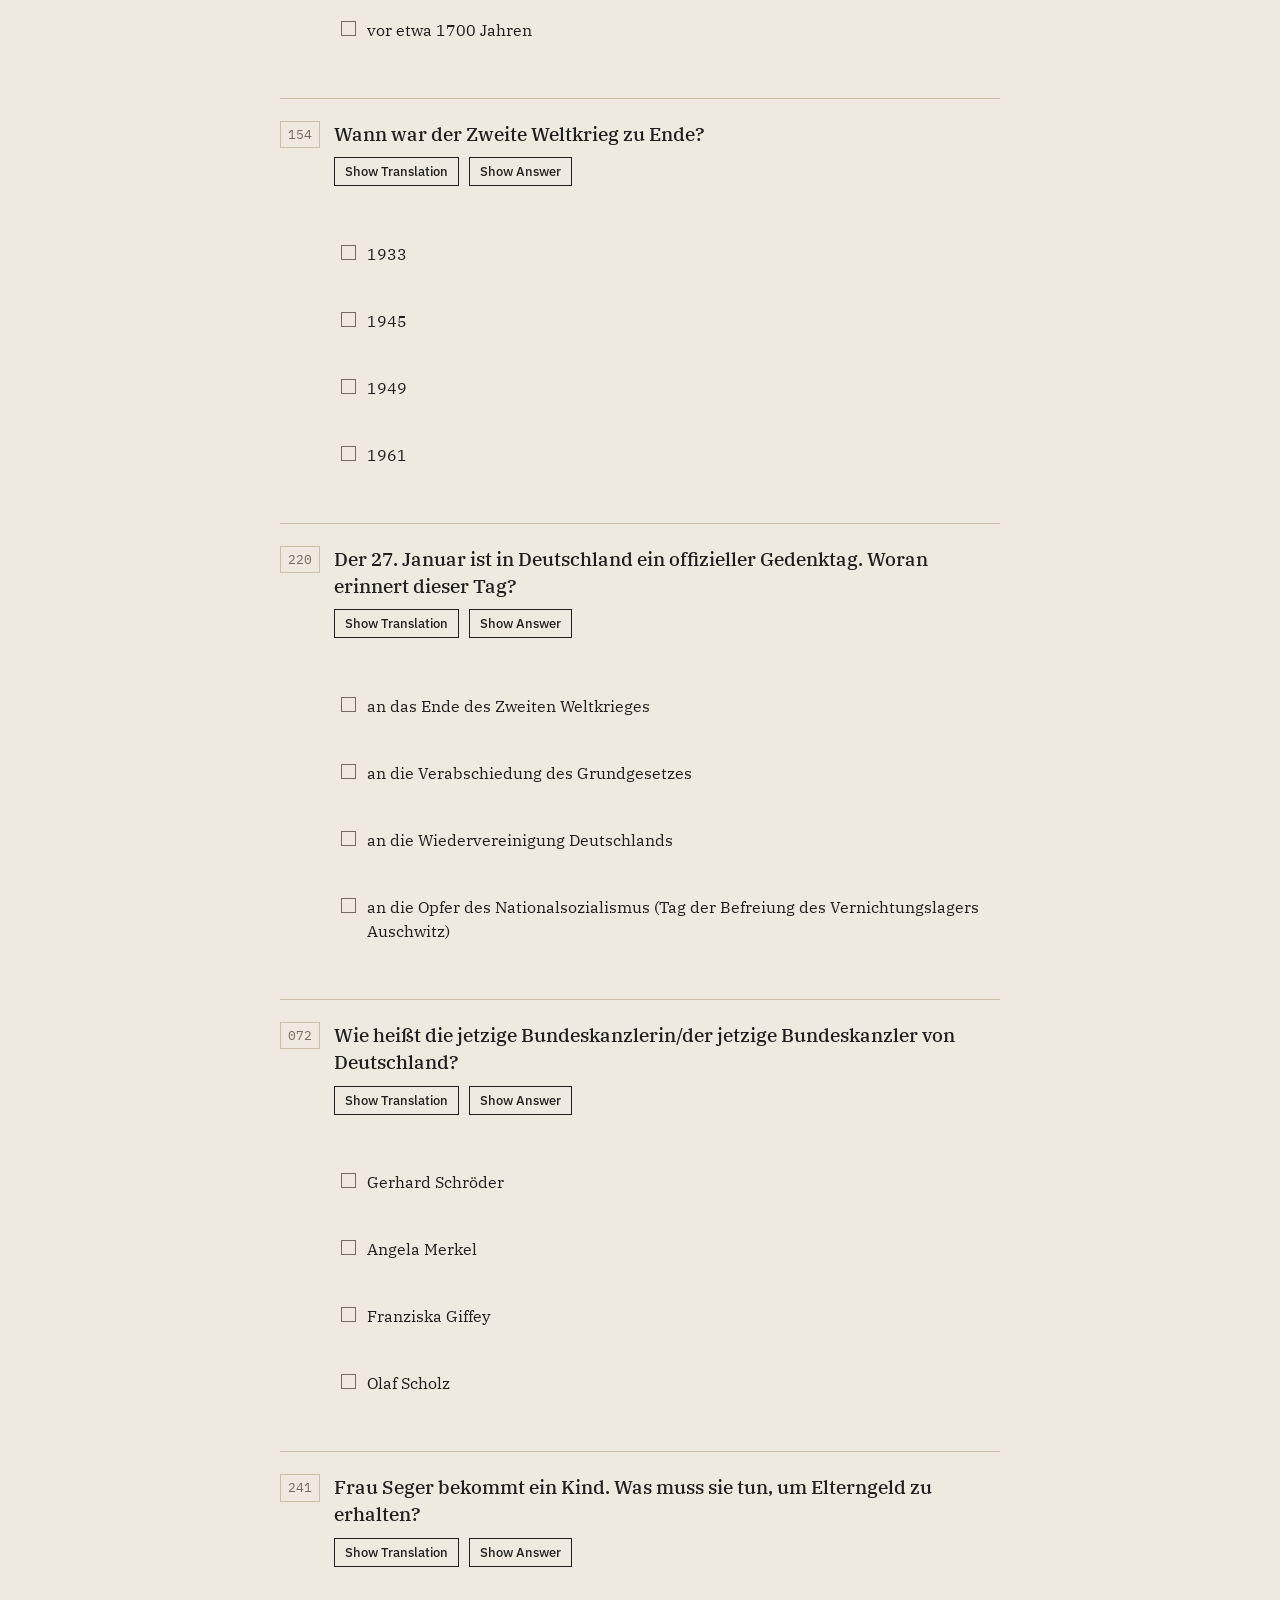
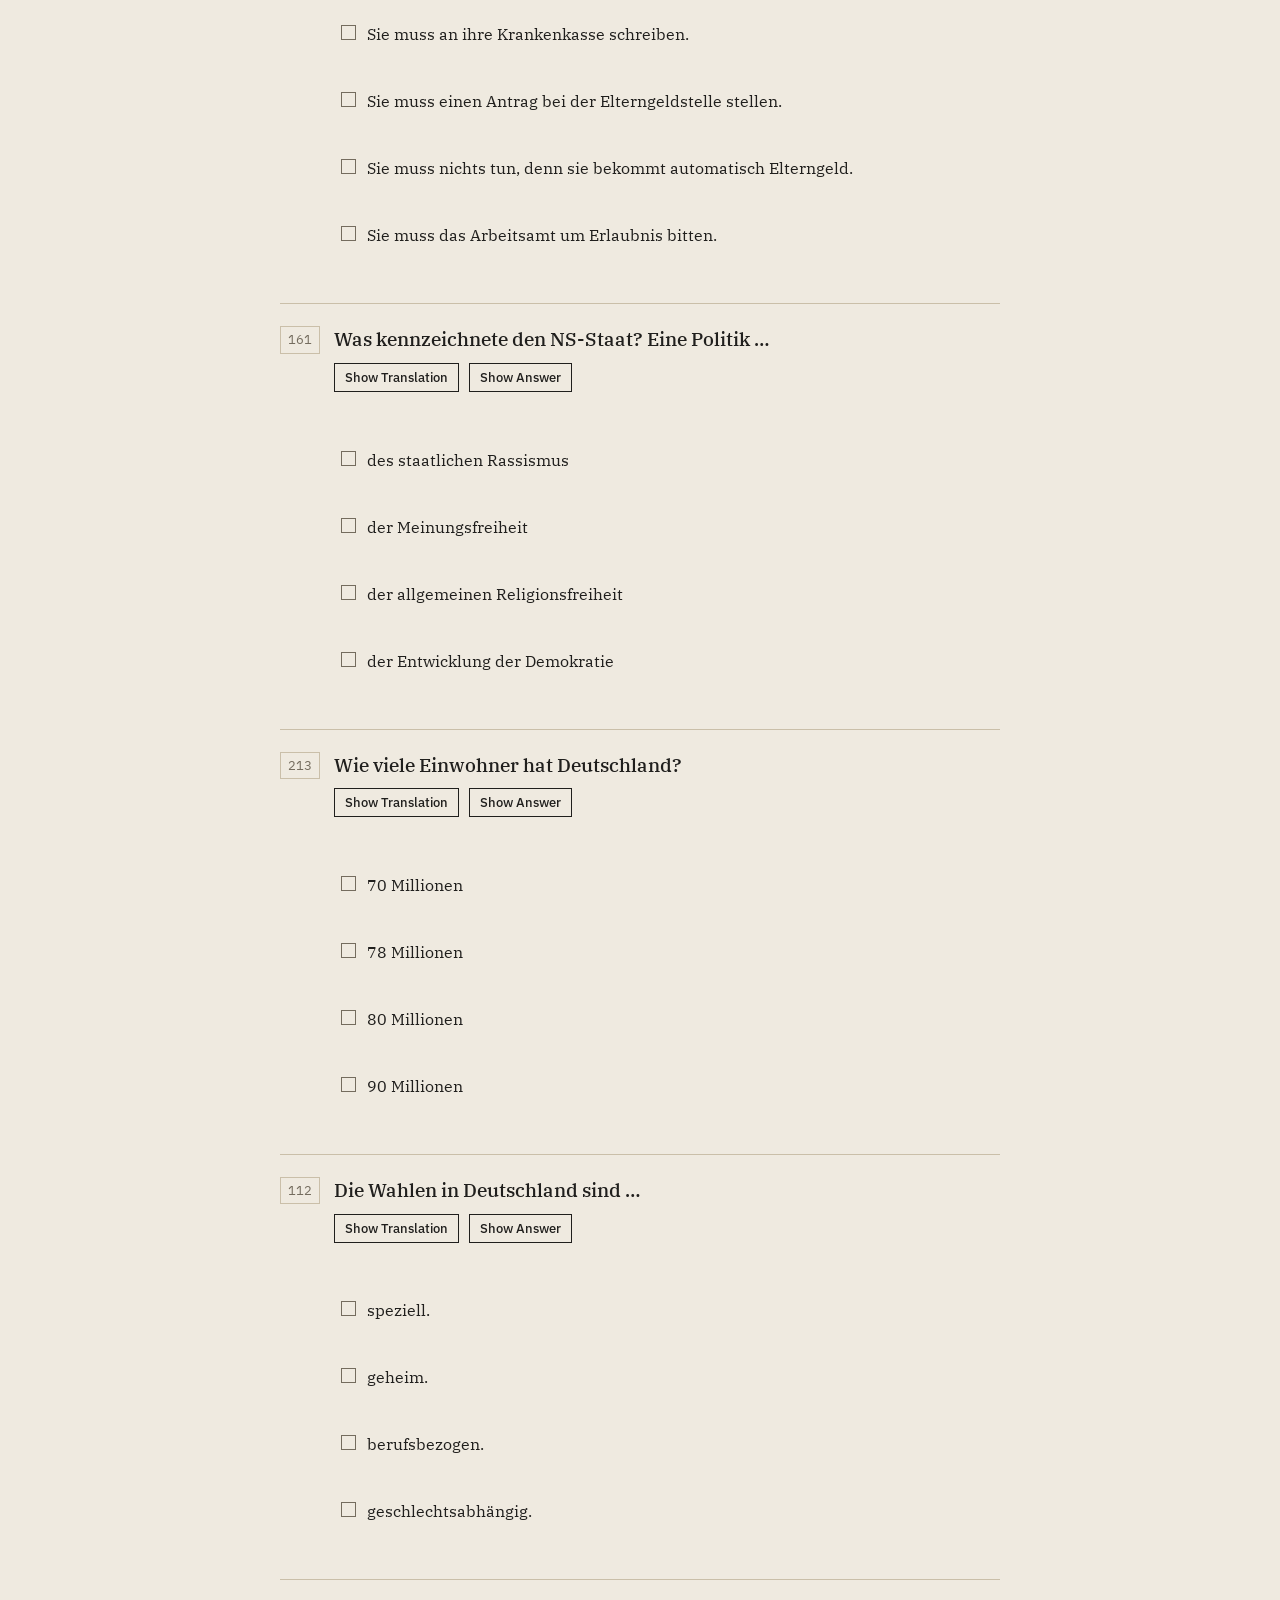
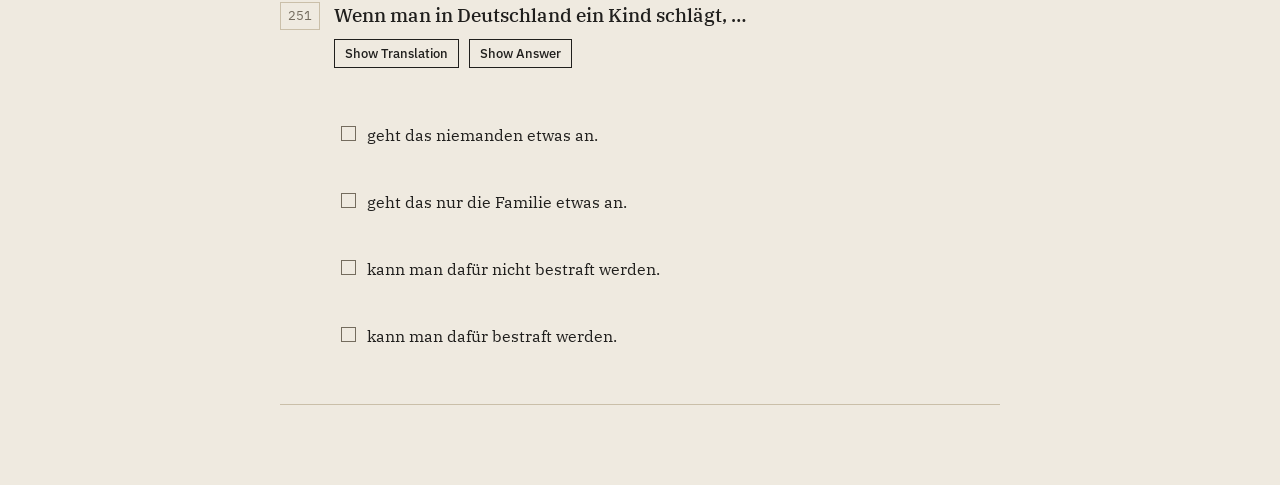
==== commit 753fa2d5: "Add column-layout control to Test Your Knowledge page Mirrors index.html's Spalten toggle, which was" ====
--- a/test-your-knowledge.html
+++ b/test-your-knowledge.html
@@ -44,6 +44,14 @@
                 </select>
             </div>
 
+            <div class="field-group">
+                <span class="field-label">Spalten</span>
+                <select id="columnsSelect">
+                    <option value="1">1 Spalte</option>
+                    <option value="2">2 Spalten</option>
+                </select>
+            </div>
+
             <button id="restartBtn">New Test</button>
 
             <div class="theme-switch-wrapper">
@@ -120,11 +128,13 @@
         const totalQuestionsElement = document.getElementById('totalQuestions');
         const finalTotalQuestionsElement = document.getElementById('finalTotalQuestions');
         const stateSelect = document.getElementById('stateSelect');
+        const columnsSelect = document.getElementById('columnsSelect');
         const subtitleText = document.getElementById('subtitleText');
 
         let allQuestions = [];
         const storedState = localStorage.getItem('selectedState');
         let selectedState = storedState !== null ? storedState : 'Rheinland-Pfalz';
+        let columnCount = parseInt(localStorage.getItem('columnCount'), 10) || 1;
 
         function filterQuestionsByState(questionList, state) {
             if (!state) {
@@ -137,6 +147,11 @@
             subtitleText.textContent = selectedState
                 ? `Übungstest für ${selectedState}`
                 : 'Übungstest, alle Bundesländer';
+        }
+
+        function applyColumnLayout() {
+            questionsContainer.classList.toggle('columns-2', columnCount === 2);
+            document.body.classList.toggle('wide', columnCount === 2);
         }
 
         // Event listeners
@@ -152,8 +167,15 @@
             updateSubtitle();
             startNewTest();
         });
+        columnsSelect.addEventListener('change', (event) => {
+            columnCount = parseInt(event.target.value, 10);
+            localStorage.setItem('columnCount', columnCount);
+            applyColumnLayout();
+        });
 
         stateSelect.value = selectedState;
+        columnsSelect.value = String(columnCount);
+        applyColumnLayout();
         updateSubtitle();
 
         // Check for saved theme preference
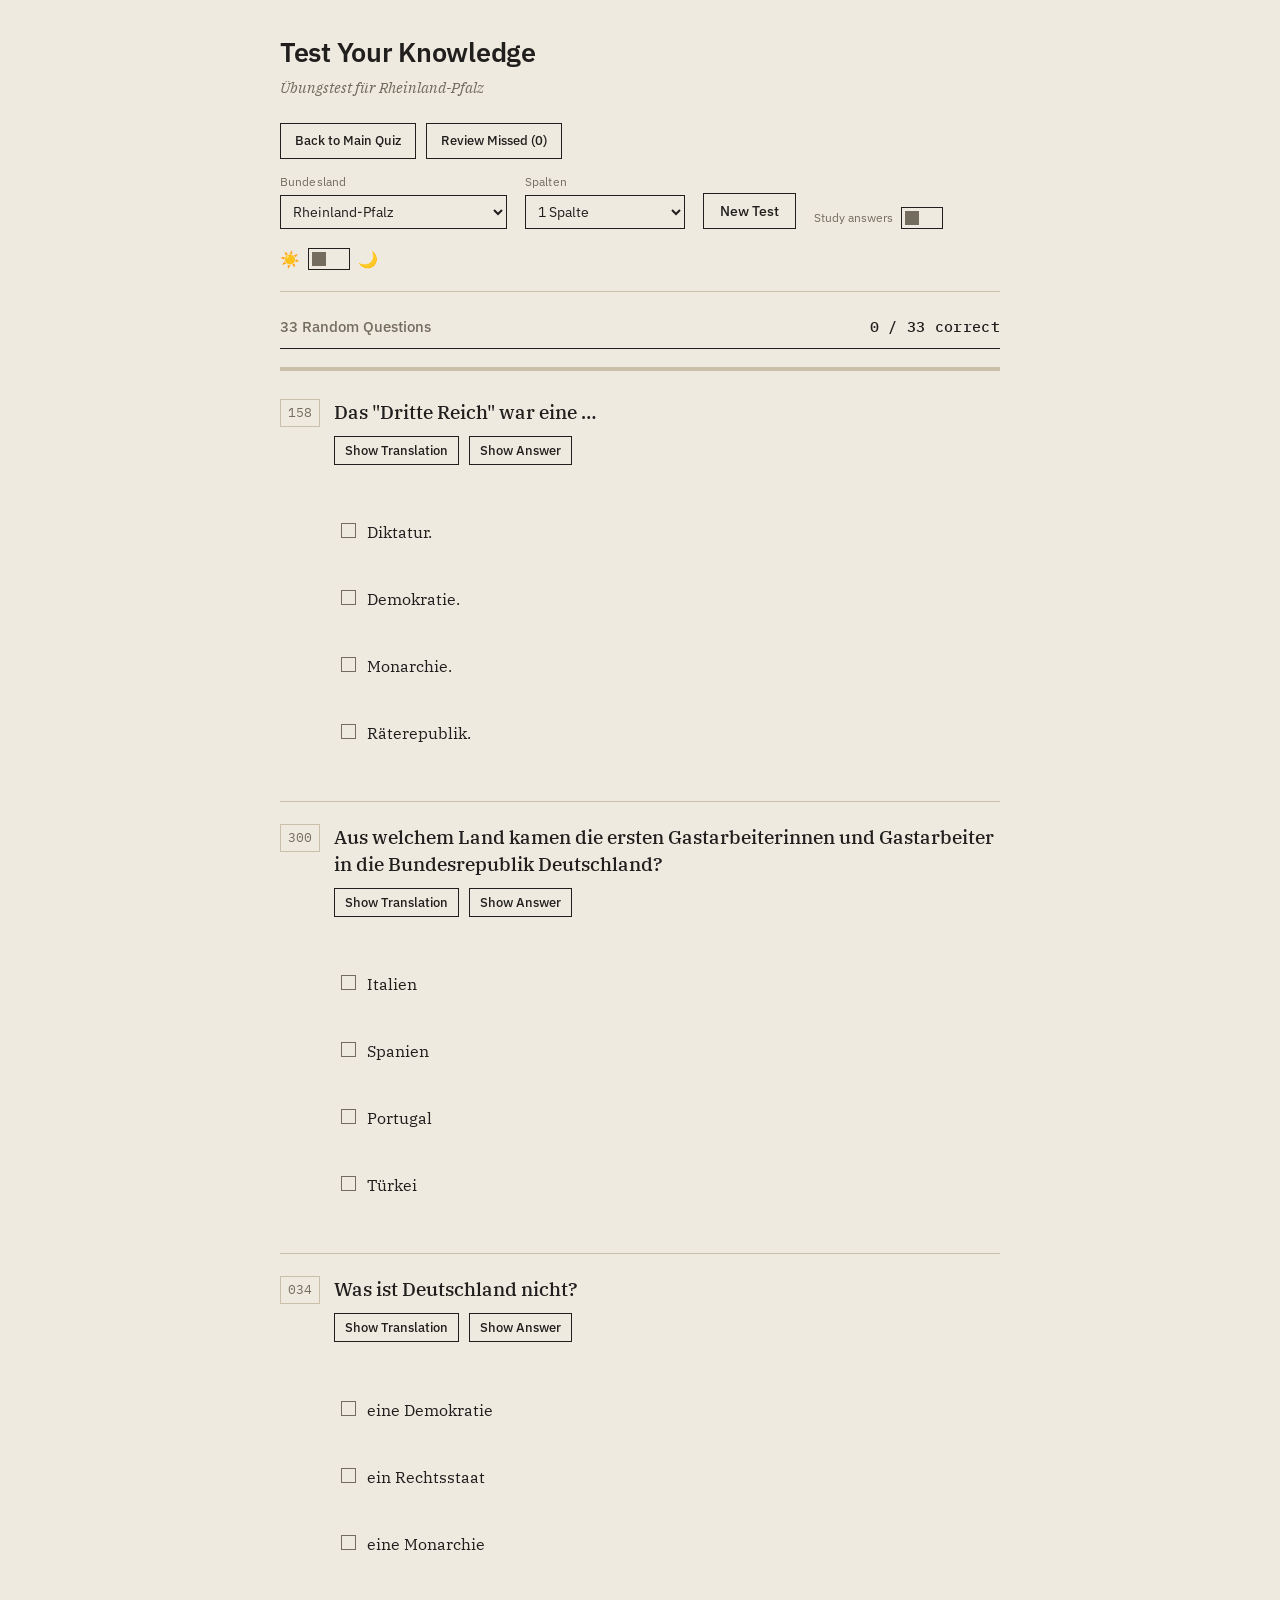
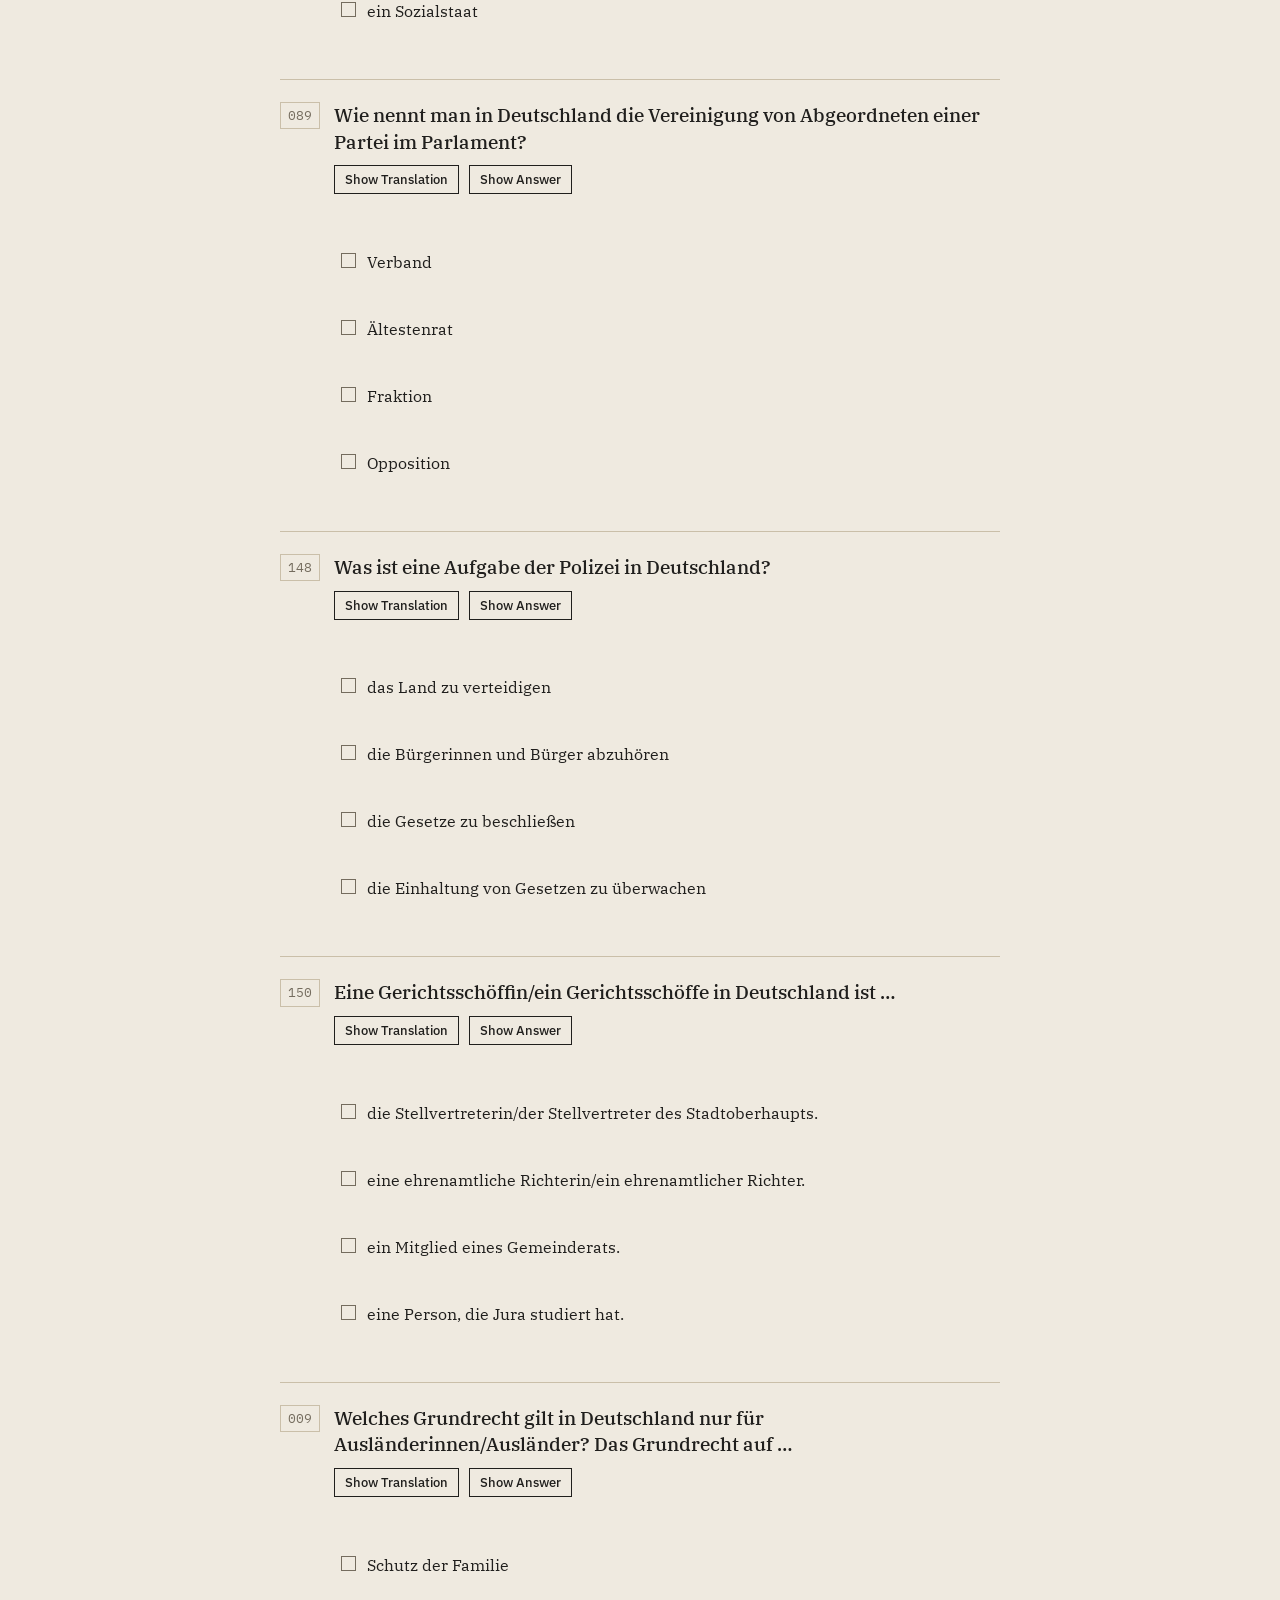
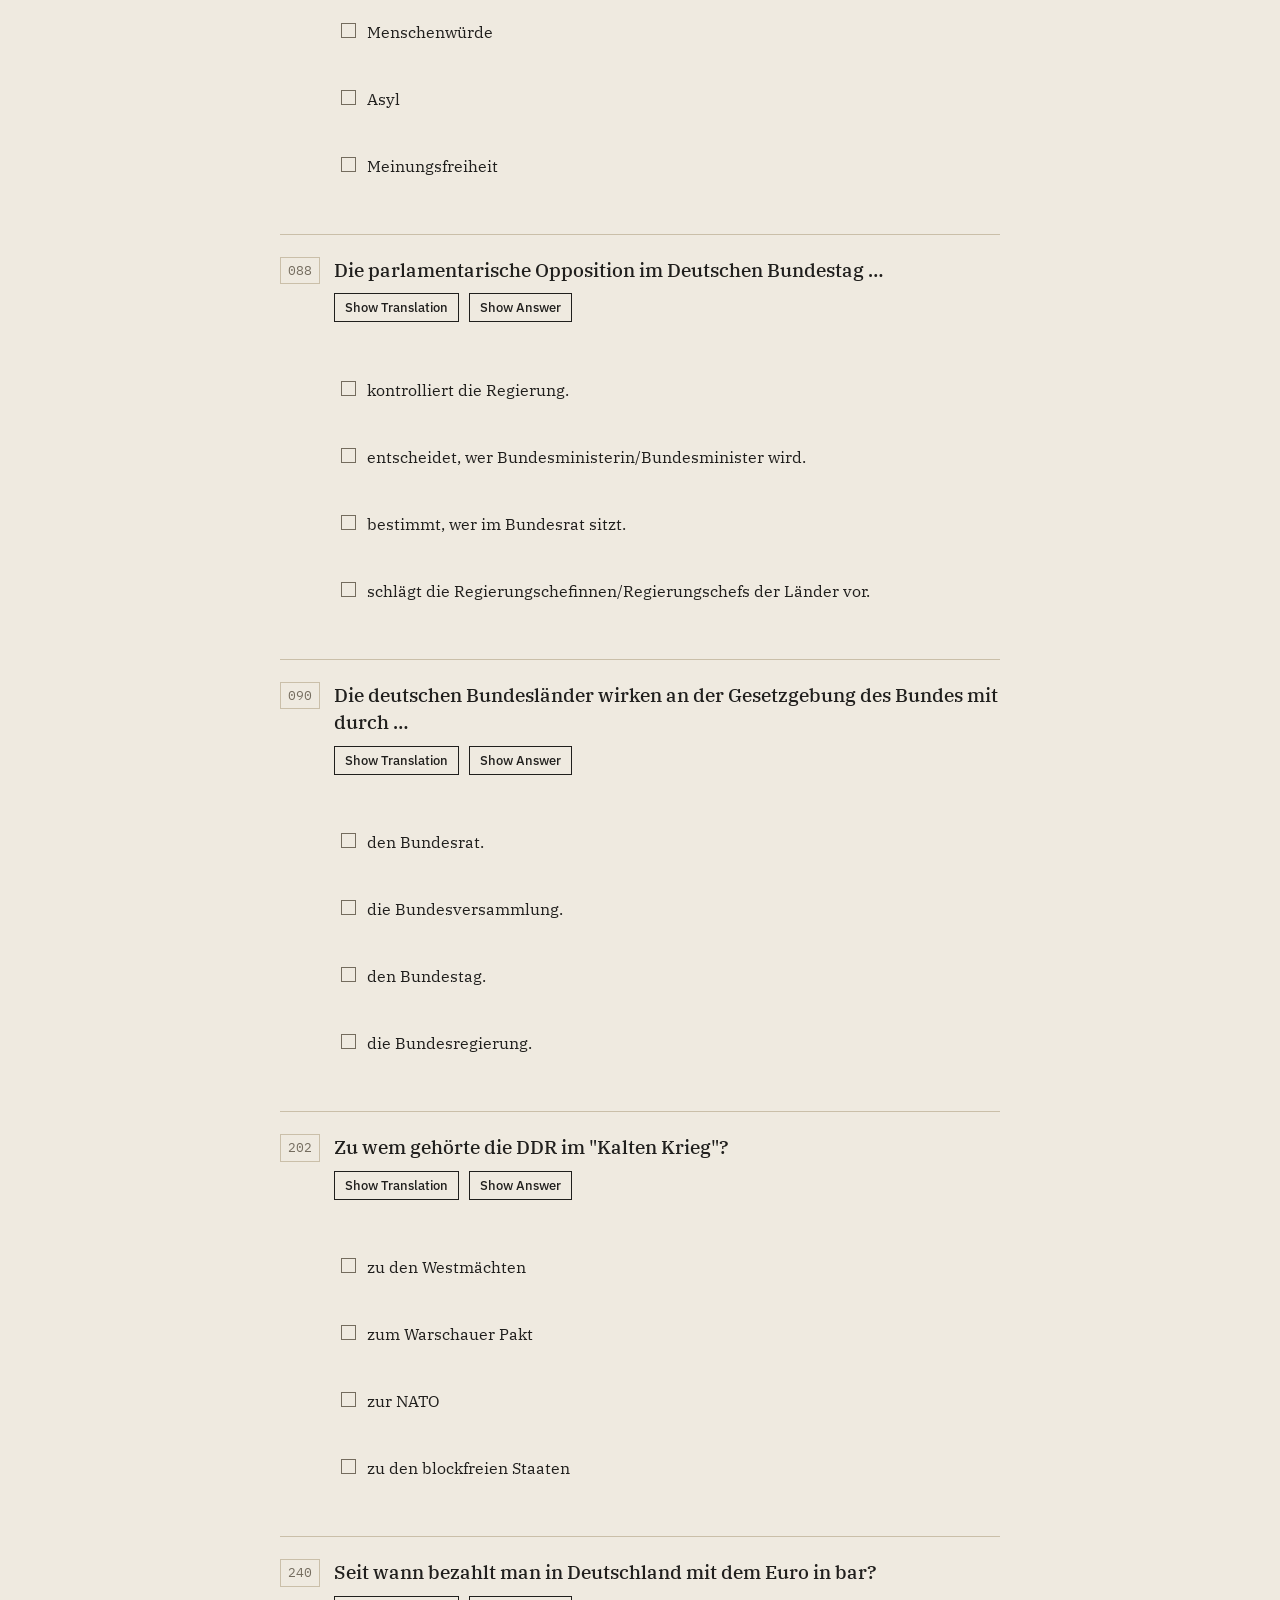
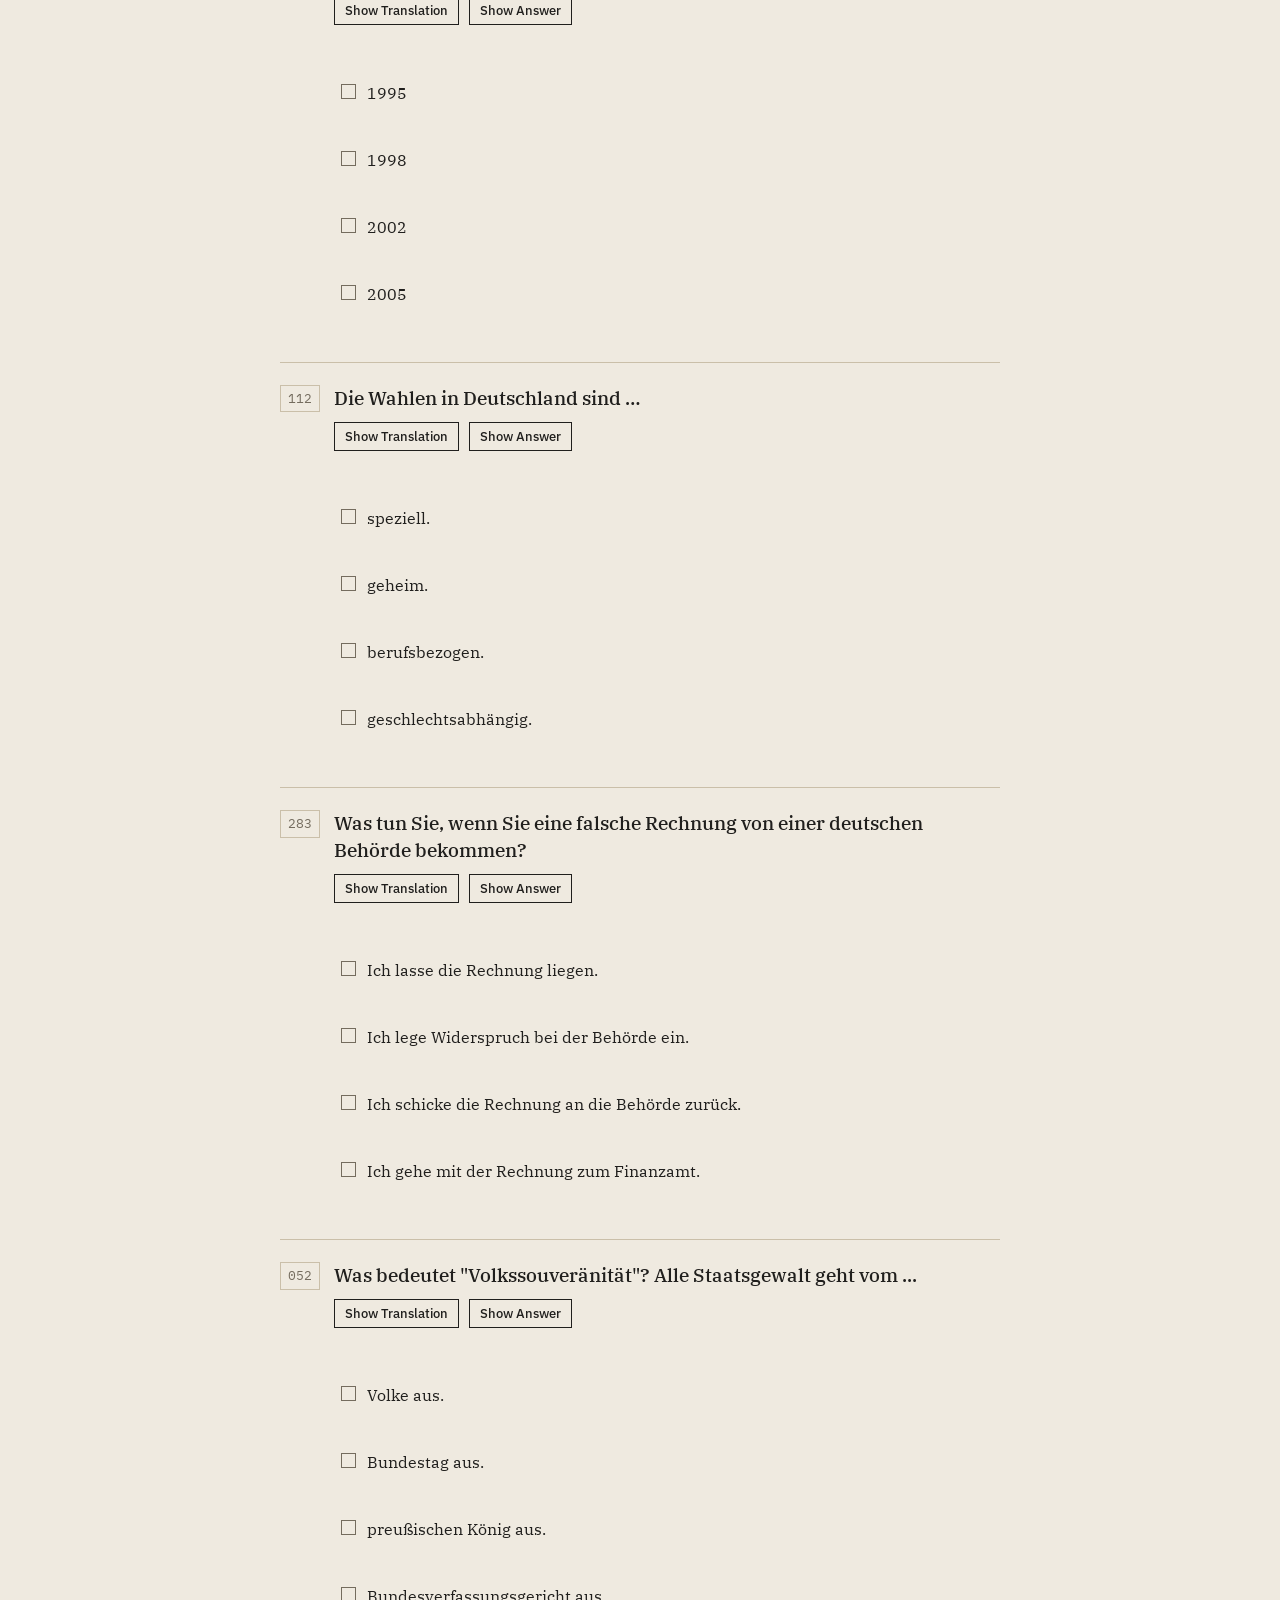
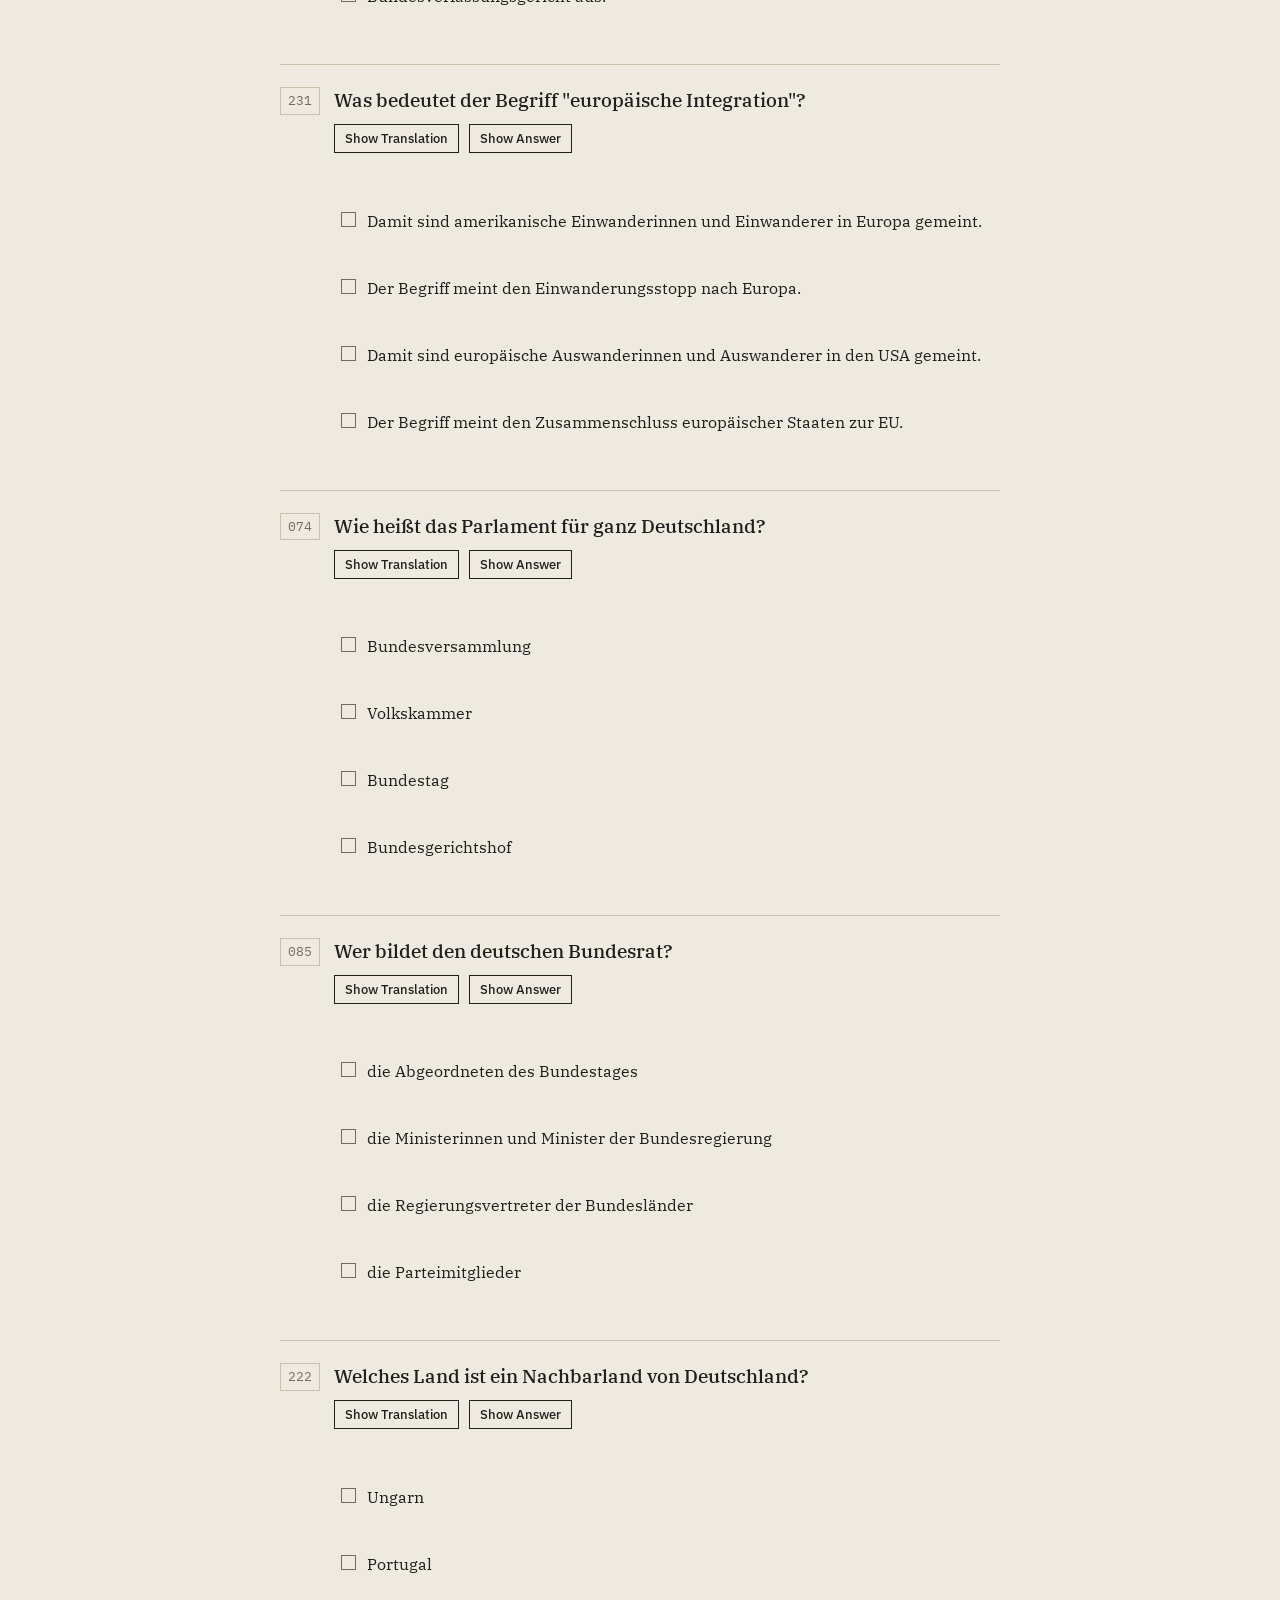
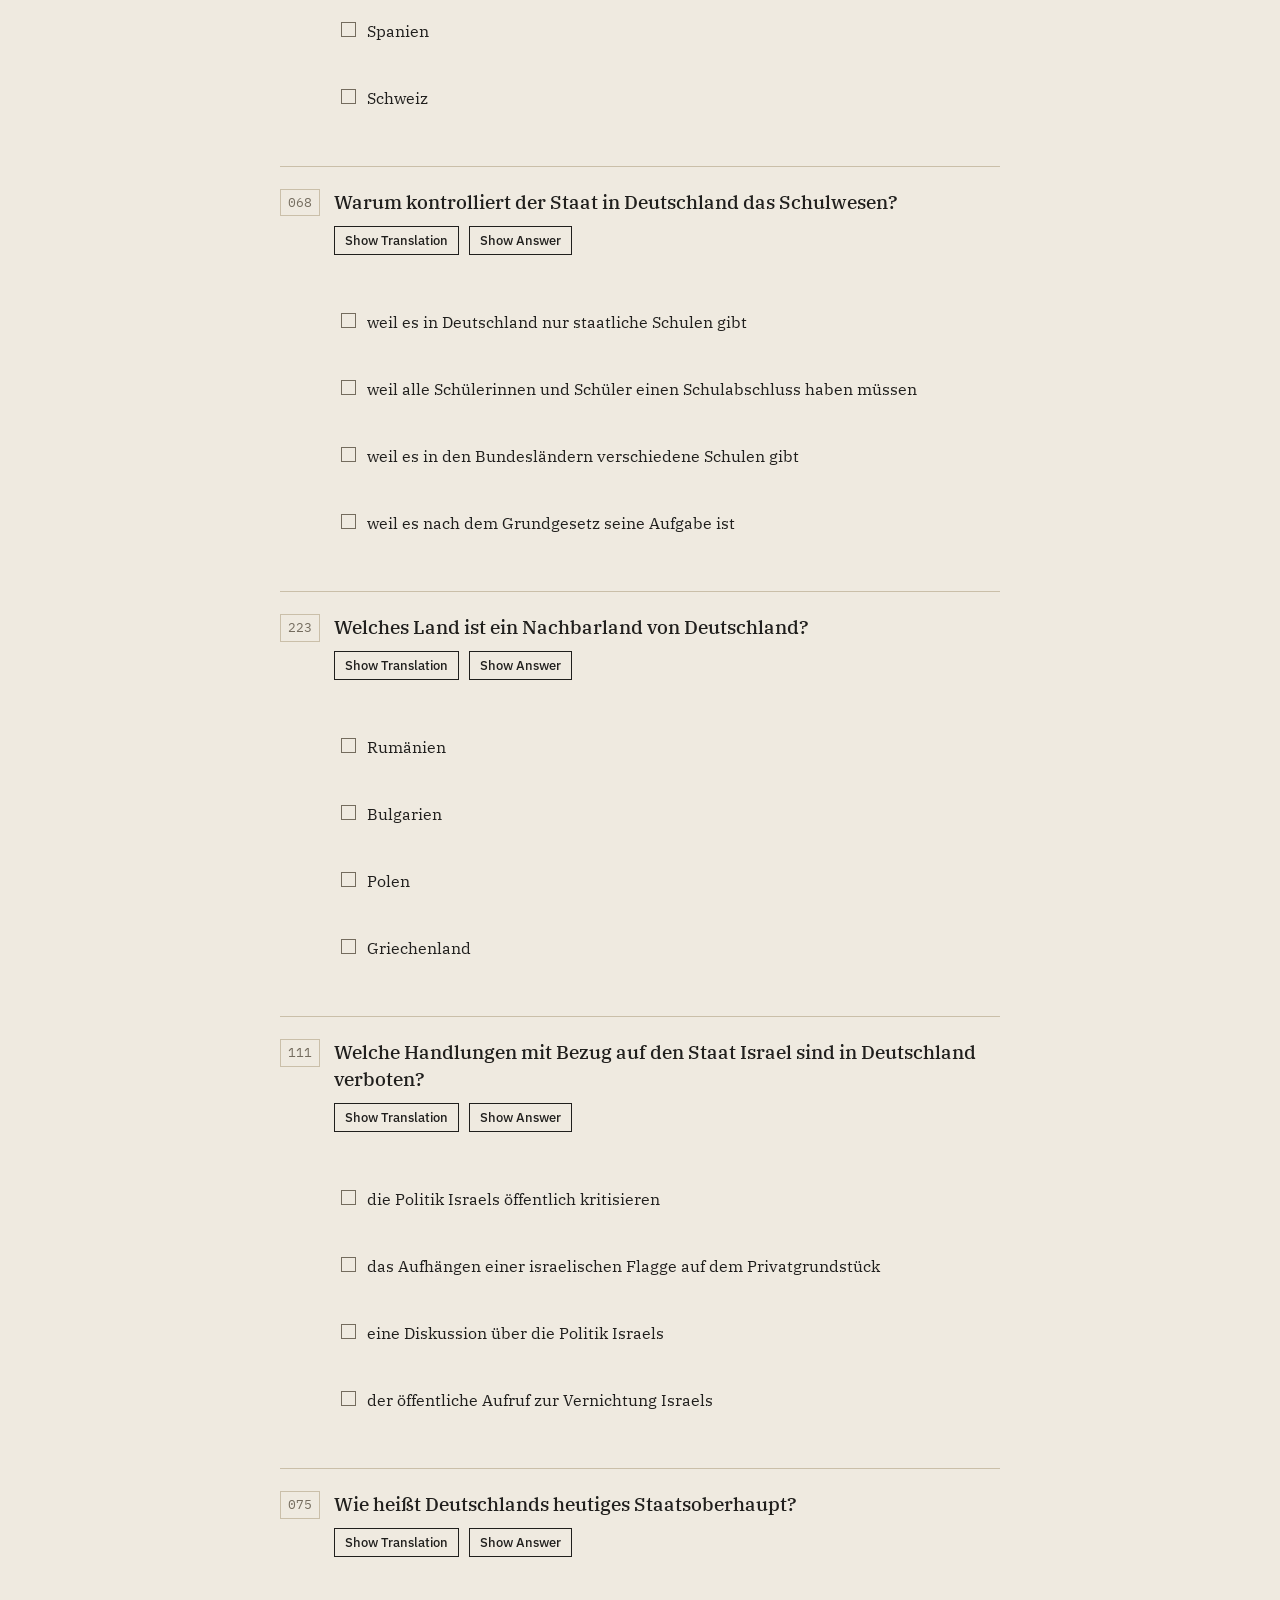
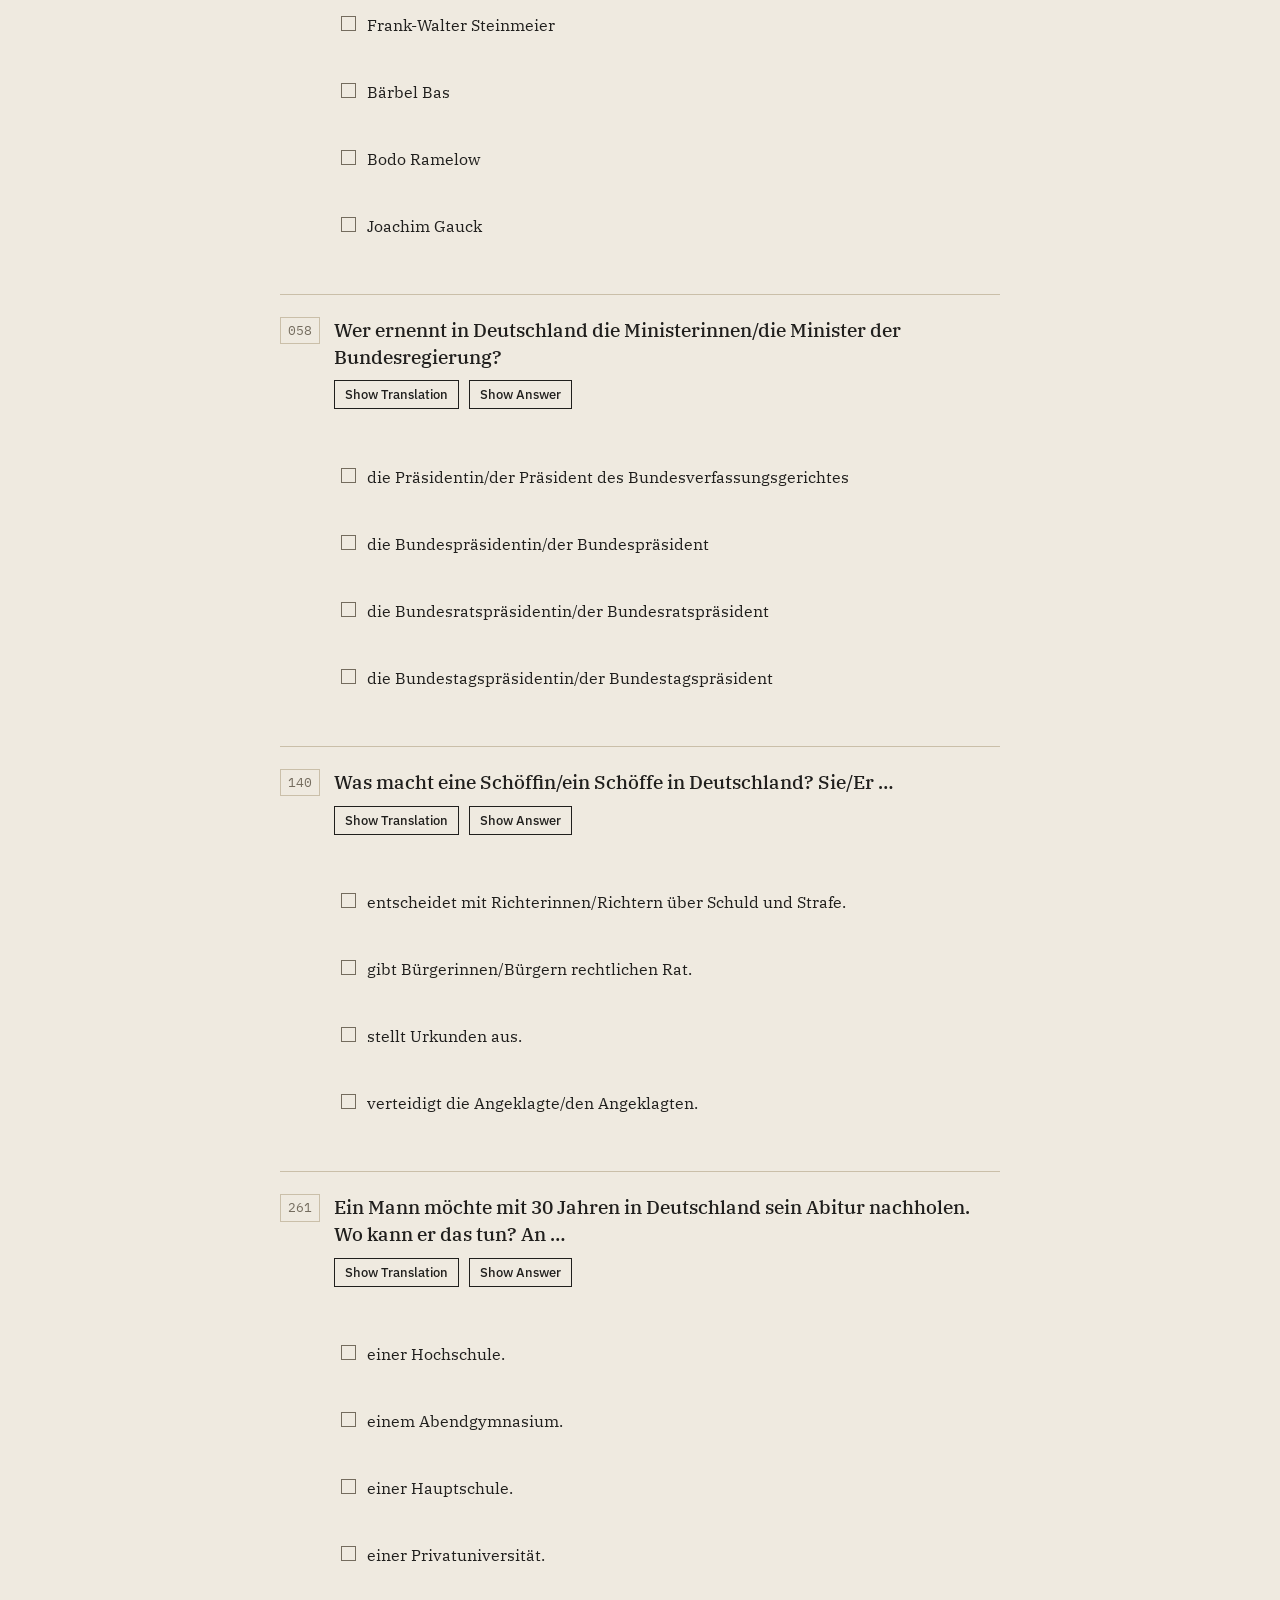
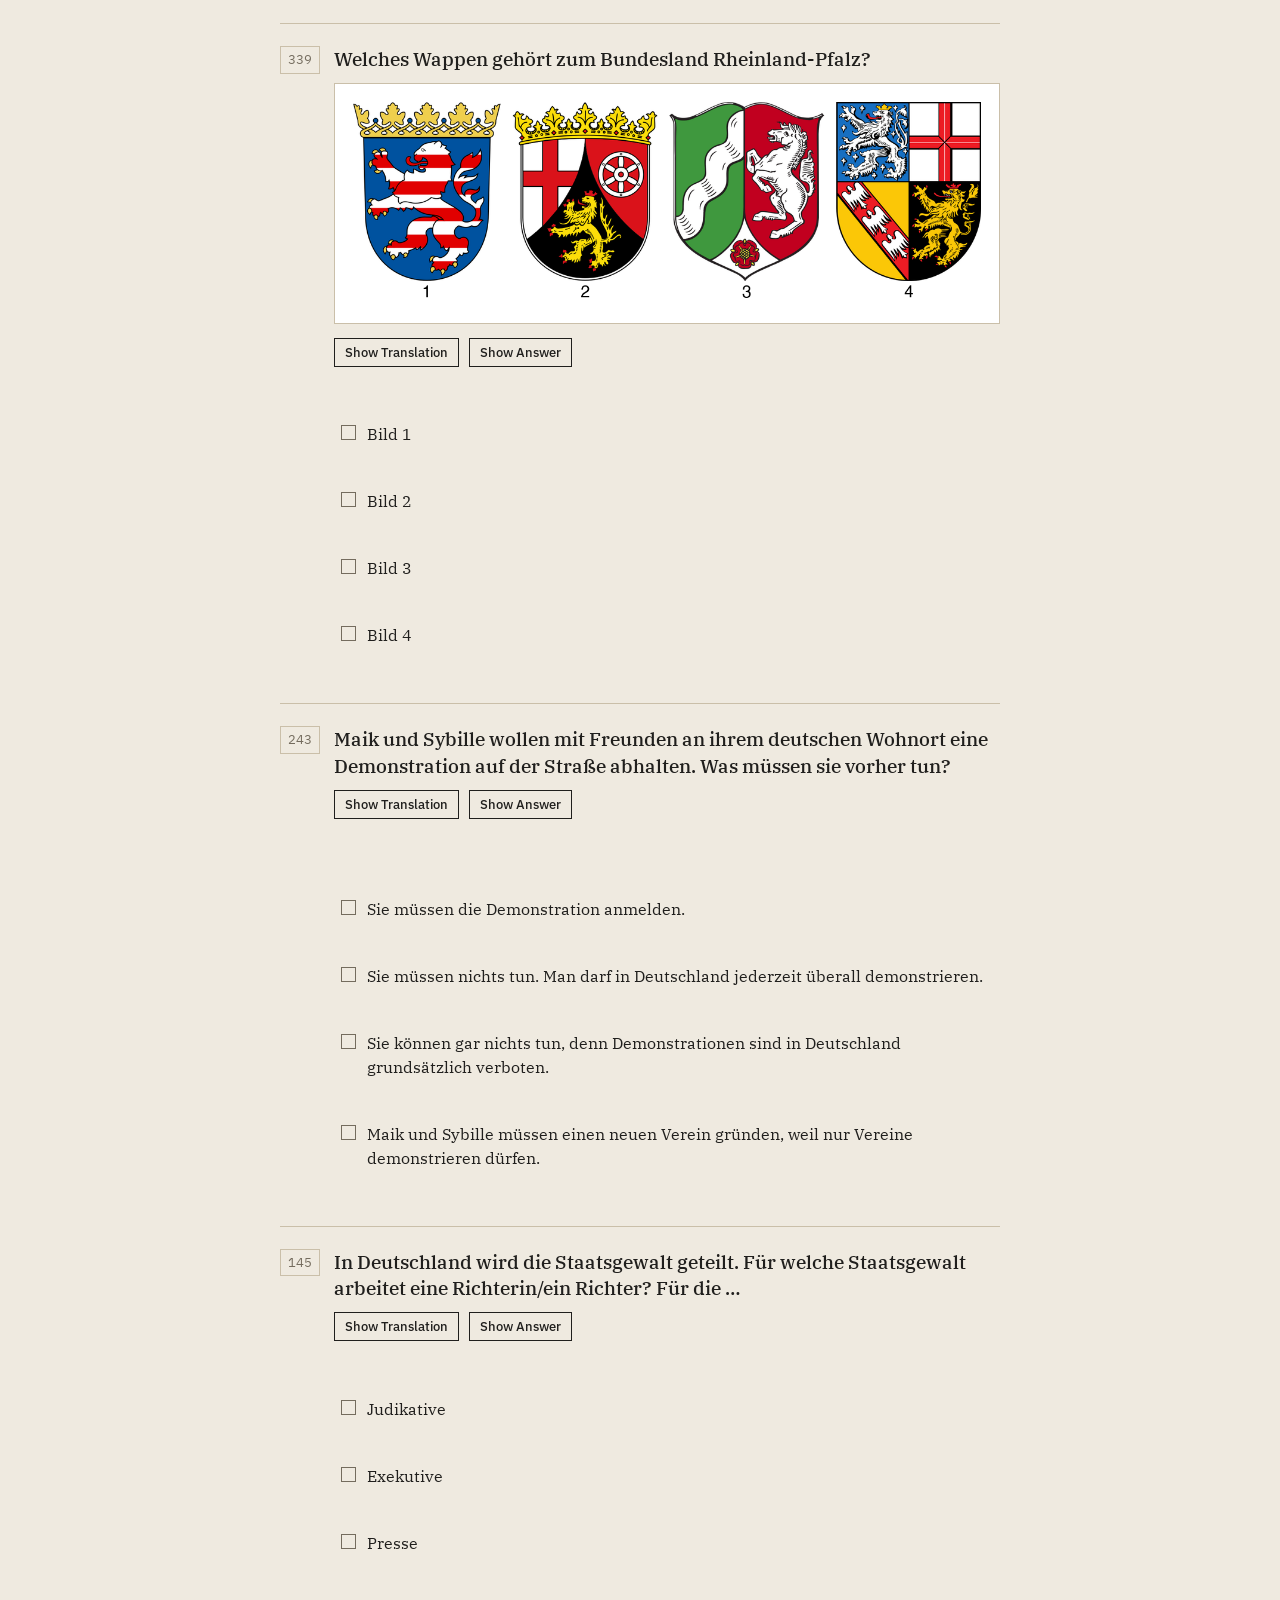
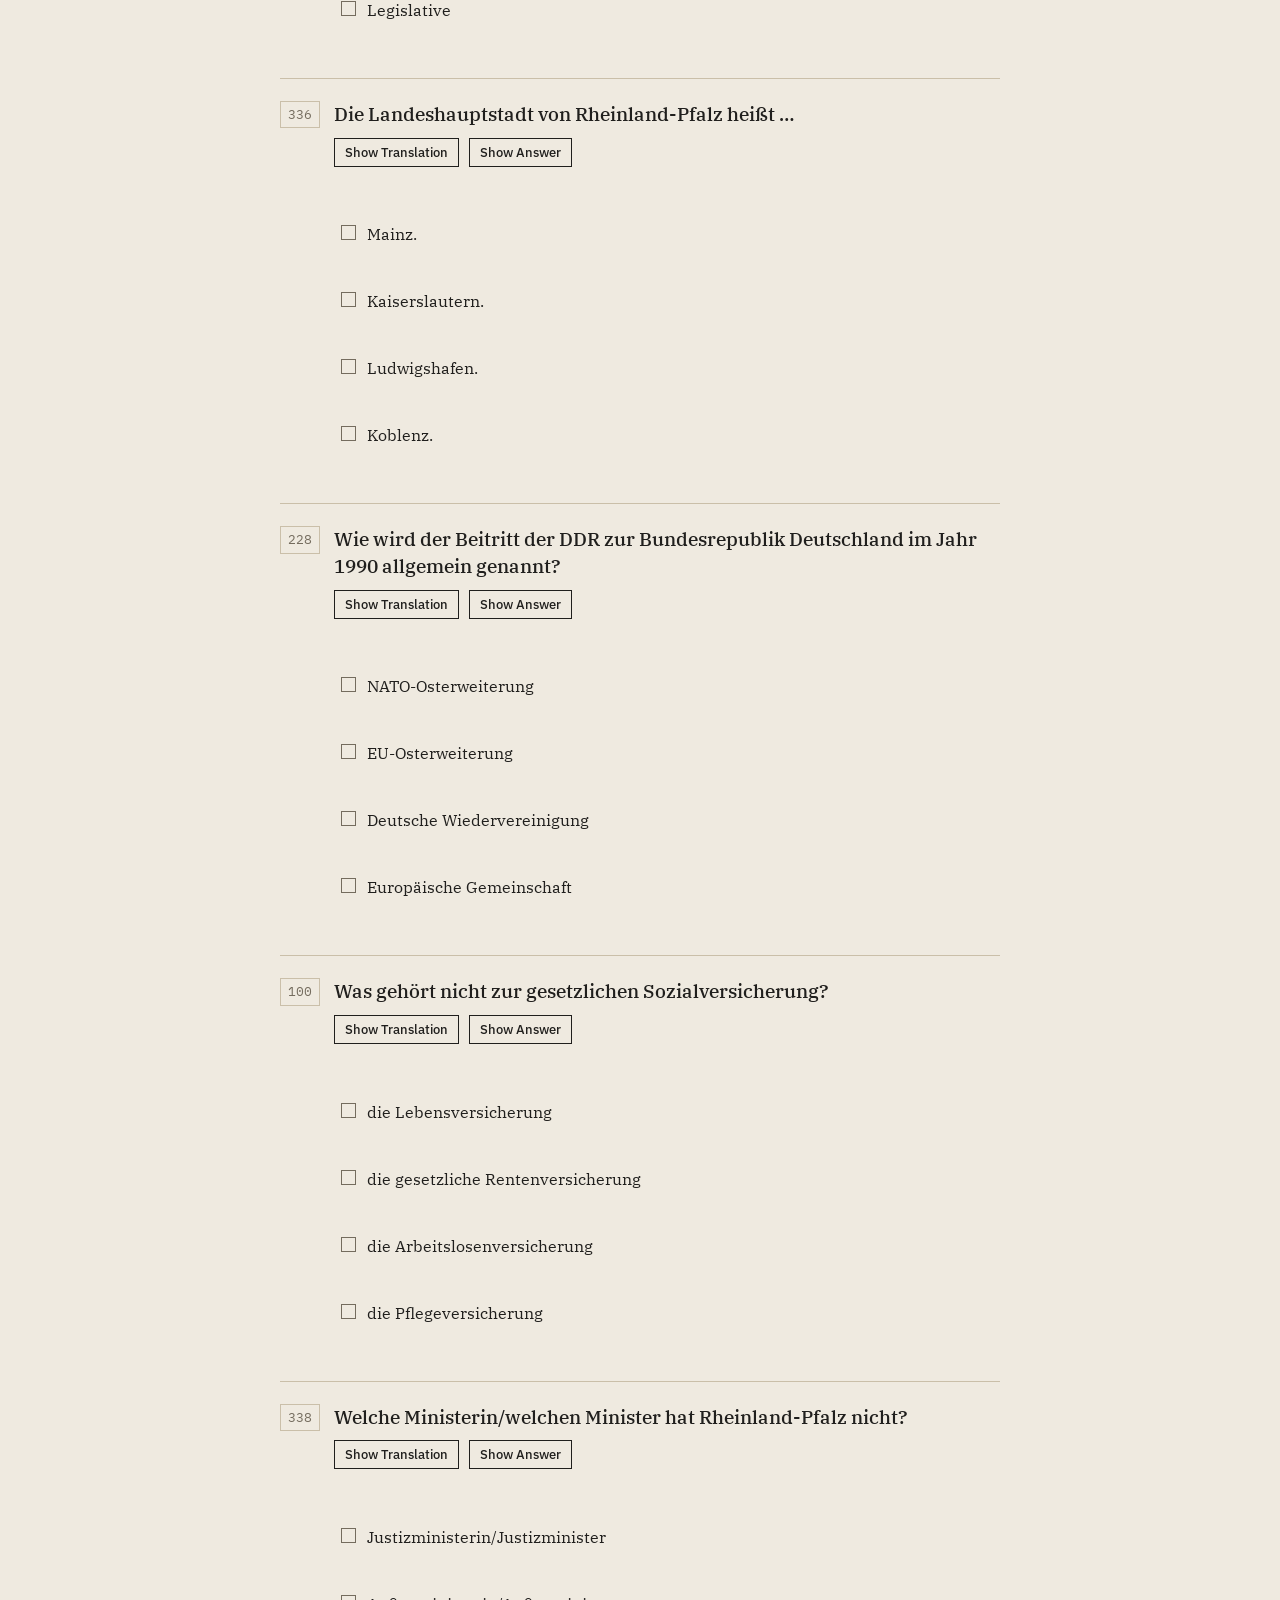
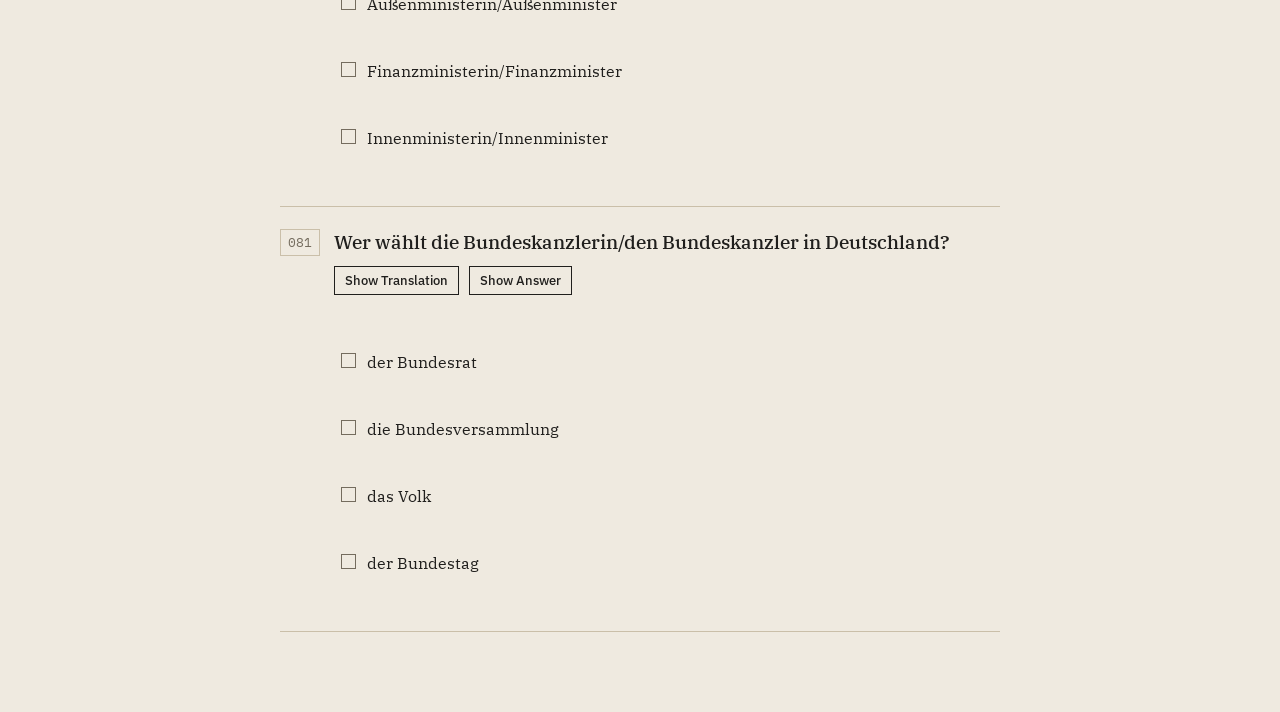
==== commit f319991c: "Draw 3 state questions per test, fresh 33 on reload; add study guide and tests Co-Authored-By: Claud" ====
--- a/test-your-knowledge.html
+++ b/test-your-knowledge.html
@@ -354,8 +354,20 @@
             finalTotalQuestionsElement.textContent = selectedQuestions.length;
         }
 
-        // Select questions for this test: a random 33 normally,
-        // or every currently-missed question in review mode
+        // Fisher-Yates shuffle, returns a new shuffled array
+        function shuffle(array) {
+            const copy = [...array];
+            for (let i = copy.length - 1; i > 0; i--) {
+                const j = Math.floor(Math.random() * (i + 1));
+                [copy[i], copy[j]] = [copy[j], copy[i]];
+            }
+            return copy;
+        }
+
+        // Select questions for this test: always 33, drawn fresh at random.
+        // With a Bundesland selected, 3 of the 33 are that state's own
+        // questions (matching the real exam), the rest are general questions.
+        // In review mode, every currently-missed question is selected instead.
         function selectRandomQuestions() {
             if (isMissedReviewMode) {
                 const missedQuestionIds = new Set(MissedQuestions.getMissedQuestionIds());
@@ -363,17 +375,19 @@
                 return;
             }
 
-            // Create a copy of all questions
-            const allQuestions = [...questions];
-
-            // Shuffle the array
-            for (let i = allQuestions.length - 1; i > 0; i--) {
-                const j = Math.floor(Math.random() * (i + 1));
-                [allQuestions[i], allQuestions[j]] = [allQuestions[j], allQuestions[i]];
-            }
-
-            // Take the first 33 or all if less than 33
-            selectedQuestions = allQuestions.slice(0, Math.min(33, allQuestions.length));
+            const generalPool = questions.filter(question => !question.state);
+
+            let picked;
+            if (selectedState) {
+                const statePool = questions.filter(question => question.state === selectedState);
+                const stateQuestions = shuffle(statePool).slice(0, 3);
+                const generalQuestions = shuffle(generalPool).slice(0, 33 - stateQuestions.length);
+                picked = [...generalQuestions, ...stateQuestions];
+            } else {
+                picked = shuffle(generalPool).slice(0, 33);
+            }
+
+            selectedQuestions = shuffle(picked);
         }
         
         // Display all selected questions
@@ -610,8 +624,11 @@
             updateMissedCount();
 
             if (questions.length > 0) {
+                // Only the missed-questions review resumes an in-progress session;
+                // a normal 33-question test is always drawn fresh on navigation.
                 const savedSession = loadQuizSession();
-                const canResumeSavedSession = savedSession
+                const canResumeSavedSession = isMissedReviewMode
+                    && savedSession
                     && savedSession.isMissedReviewMode === isMissedReviewMode
                     && savedSession.selectedQuestionIds.length > 0;
 
